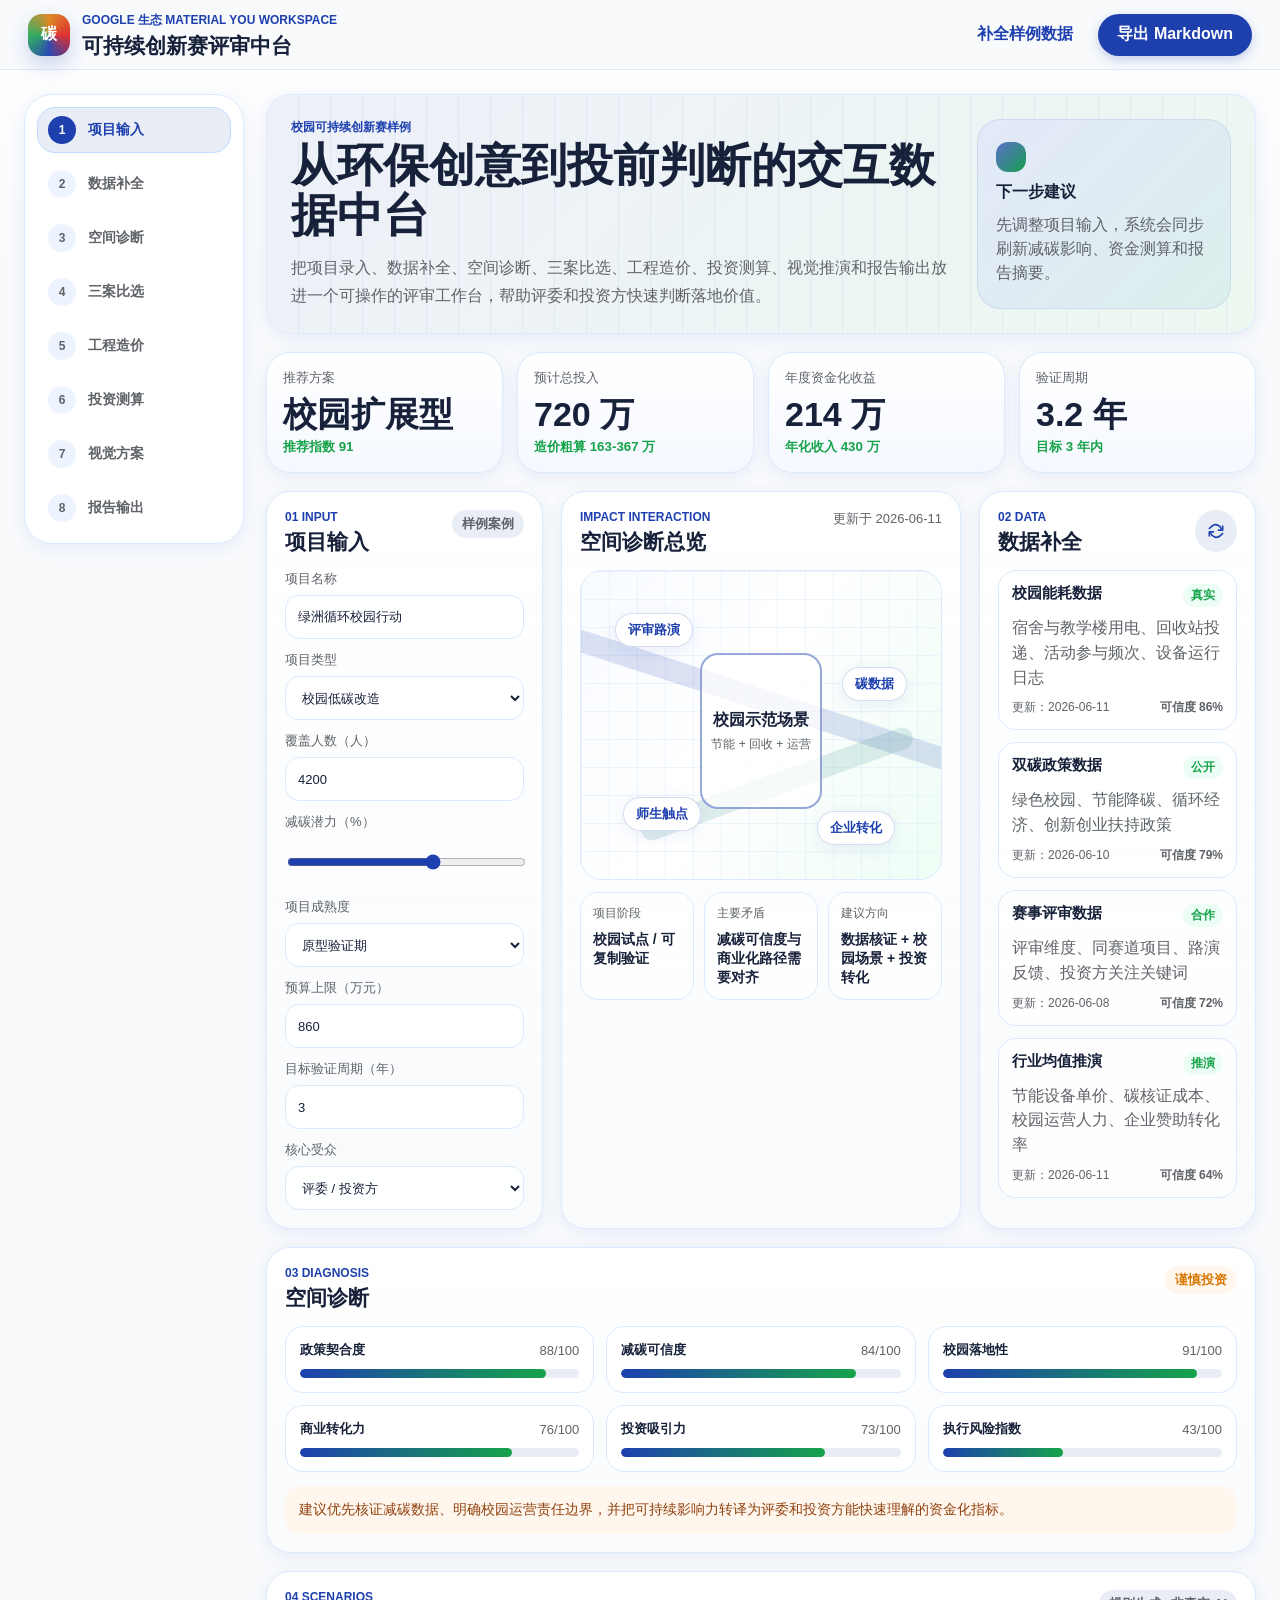
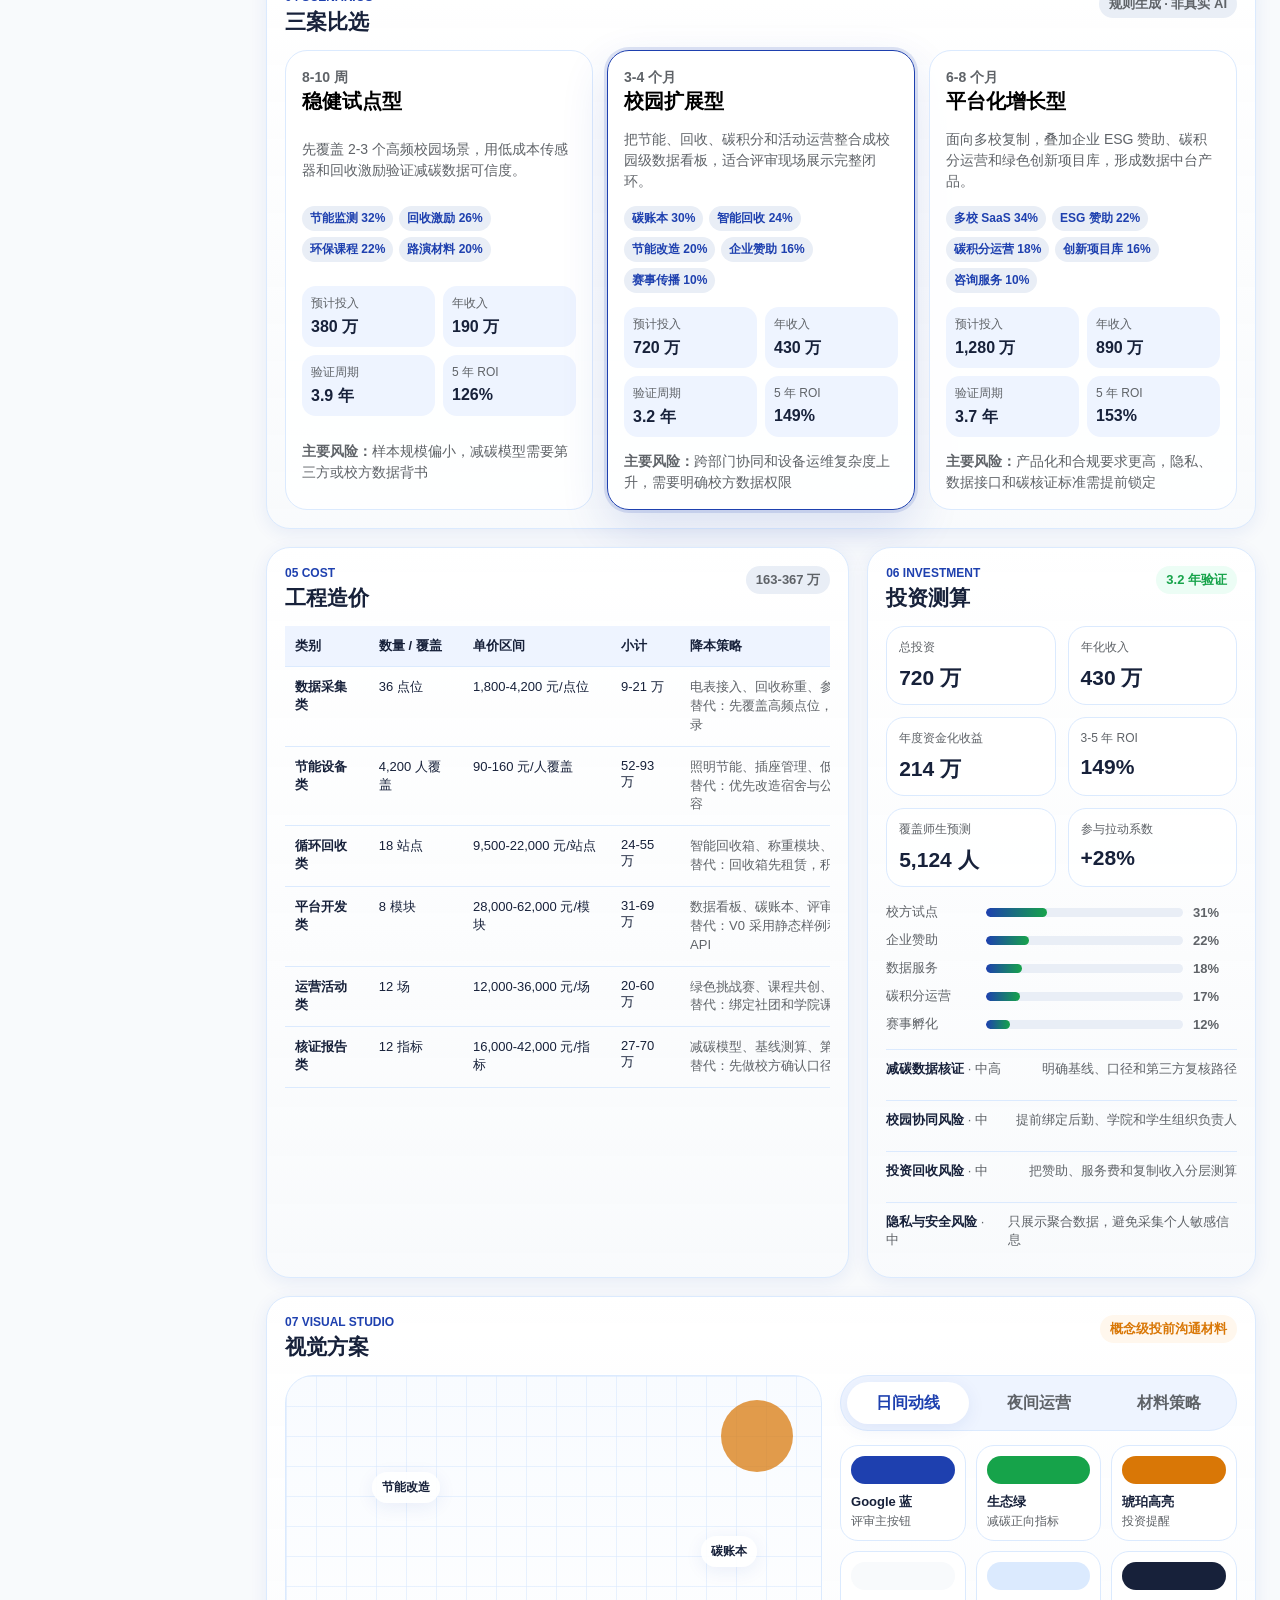
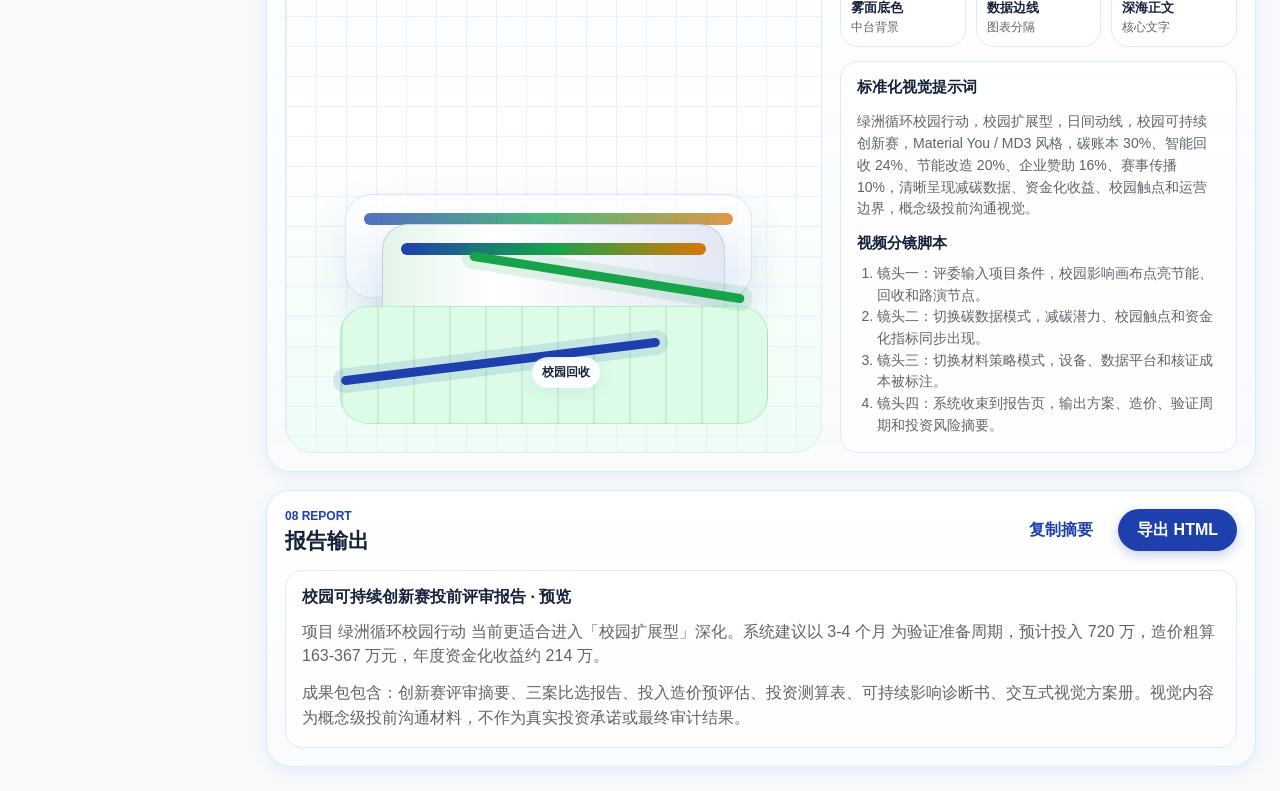
==== index.html @ d6d17bc3 "chore: preserve dashboard v0" ====
<!doctype html>
<html lang="zh-CN">
  <head>
    <meta charset="utf-8">
    <meta name="viewport" content="width=device-width, initial-scale=1">
    <title>可持续创新赛评审中台 | 校园环保项目交互数据工作台</title>
    <link rel="icon" href="data:,">
    <link rel="stylesheet" href="styles.css">
  </head>
  <body>
    <div class="app-shell">
      <header class="app-bar">
        <div class="product-lockup">
          <div class="product-mark" aria-hidden="true">碳</div>
          <div>
            <p class="eyebrow">Google 生态 Material You workspace</p>
            <h1>可持续创新赛评审中台</h1>
          </div>
        </div>
        <div class="top-actions" aria-label="页面操作">
          <button class="text-button" type="button" id="fillSampleButton">补全样例数据</button>
          <button class="primary-button" type="button" id="exportMarkdownButton">导出 Markdown</button>
        </div>
      </header>

      <main class="workspace">
        <aside class="workspace-rail" aria-label="交互工作流">
          <button class="rail-step is-active" type="button" data-target="module-input">
            <span>1</span>
            <strong>项目输入</strong>
          </button>
          <button class="rail-step" type="button" data-target="module-data">
            <span>2</span>
            <strong>数据补全</strong>
          </button>
          <button class="rail-step" type="button" data-target="module-diagnosis">
            <span>3</span>
            <strong>空间诊断</strong>
          </button>
          <button class="rail-step" type="button" data-target="module-plans">
            <span>4</span>
            <strong>三案比选</strong>
          </button>
          <button class="rail-step" type="button" data-target="module-cost">
            <span>5</span>
            <strong>工程造价</strong>
          </button>
          <button class="rail-step" type="button" data-target="module-investment">
            <span>6</span>
            <strong>投资测算</strong>
          </button>
          <button class="rail-step" type="button" data-target="module-visual">
            <span>7</span>
            <strong>视觉方案</strong>
          </button>
          <button class="rail-step" type="button" data-target="module-report">
            <span>8</span>
            <strong>报告输出</strong>
          </button>
        </aside>

        <section class="workspace-stage" aria-label="主工作区">
          <section class="hero-surface">
            <div class="hero-copy">
              <p class="eyebrow">校园可持续创新赛样例</p>
              <h2>从环保创意到投前判断的交互数据中台</h2>
              <p>把项目录入、数据补全、空间诊断、三案比选、工程造价、投资测算、视觉推演和报告输出放进一个可操作的评审工作台，帮助评委和投资方快速判断落地价值。</p>
            </div>
            <div class="assistant-card" aria-label="下一步建议">
              <span class="spark" aria-hidden="true"></span>
              <strong id="assistantTitle">下一步建议</strong>
              <p id="assistantText">先调整项目输入，系统会同步刷新减碳影响、资金测算和报告摘要。</p>
            </div>
          </section>

          <section class="summary-strip" aria-label="核心结果" id="summaryMetrics"></section>

          <div class="workspace-grid">
            <section class="surface-card input-card" id="module-input" aria-labelledby="input-title">
              <div class="section-heading">
                <div>
                  <p class="eyebrow">01 Input</p>
                  <h3 id="input-title">项目输入</h3>
                </div>
                <span class="status-chip">样例案例</span>
              </div>
              <form class="project-form" id="projectForm">
                <label>
                  <span>项目名称</span>
                  <input type="text" id="districtInput" value="绿洲循环校园行动">
                </label>
                <label>
                  <span>项目类型</span>
                  <select id="buildingTypeInput">
                    <option>校园低碳改造</option>
                    <option>循环回收平台</option>
                    <option>绿色能源管理</option>
                    <option>环保教育工具</option>
                  </select>
                </label>
                <label>
                  <span>覆盖人数（人）</span>
                  <input type="number" id="areaInput" min="300" max="20000" step="100" value="4200">
                </label>
                <label>
                  <span>减碳潜力（%）</span>
                  <input type="range" id="vacancyInput" min="0" max="100" value="62">
                </label>
                <label>
                  <span>项目成熟度</span>
                  <select id="heritageInput">
                    <option>原型验证期</option>
                    <option>校园试点期</option>
                    <option>规模化复制期</option>
                    <option>产业化准备期</option>
                  </select>
                </label>
                <label>
                  <span>预算上限（万元）</span>
                  <input type="number" id="budgetInput" min="50" max="5000" step="50" value="860">
                </label>
                <label>
                  <span>目标验证周期（年）</span>
                  <input type="number" id="paybackInput" min="0.5" max="10" step="0.5" value="3">
                </label>
                <label>
                  <span>核心受众</span>
                  <select id="audienceInput">
                    <option>评委 / 投资方</option>
                    <option>高校管理者</option>
                    <option>师生共创团队</option>
                    <option>产业合作方</option>
                  </select>
                </label>
              </form>
            </section>

            <section class="surface-card canvas-card" aria-label="空间交互总览">
              <div class="section-heading">
                <div>
                  <p class="eyebrow">Impact Interaction</p>
                  <h3>空间诊断总览</h3>
                </div>
                <span id="refreshStamp">更新于 2026-06-11</span>
              </div>
              <div class="site-workbench" role="img" aria-label="校园可持续项目影响画布">
                <div class="street-path main-path"></div>
                <div class="street-path night-path"></div>
                <div class="courtyard-zone core-zone">
                  <strong>校园示范场景</strong>
                  <span>节能 + 回收 + 运营</span>
                </div>
                <button class="space-node node-entry" type="button">评审路演</button>
                <button class="space-node node-night" type="button">碳数据</button>
                <button class="space-node node-retail" type="button">师生触点</button>
                <button class="space-node node-service" type="button">企业转化</button>
              </div>
              <div class="decision-cues">
                <article>
                  <span>项目阶段</span>
                  <strong>校园试点 / 可复制验证</strong>
                </article>
                <article>
                  <span>主要矛盾</span>
                  <strong>减碳可信度与商业化路径需要对齐</strong>
                </article>
                <article>
                  <span>建议方向</span>
                  <strong>数据核证 + 校园场景 + 投资转化</strong>
                </article>
              </div>
            </section>

            <section class="surface-card" id="module-data" aria-labelledby="data-title">
              <div class="section-heading">
                <div>
                  <p class="eyebrow">02 Data</p>
                  <h3 id="data-title">数据补全</h3>
                </div>
                <button class="icon-button" type="button" id="refreshDataButton" aria-label="刷新样例数据">
                  <svg viewBox="0 0 24 24" aria-hidden="true">
                    <path d="M20 6v5h-5"></path>
                    <path d="M4 18v-5h5"></path>
                    <path d="M18.2 9A7 7 0 0 0 6.8 6.4L4 9"></path>
                    <path d="M5.8 15A7 7 0 0 0 17.2 17.6L20 15"></path>
                  </svg>
                </button>
              </div>
              <div class="source-grid" id="dataSources"></div>
            </section>
          </div>

          <section class="surface-card" id="module-diagnosis" aria-labelledby="diagnosis-title">
            <div class="section-heading">
              <div>
                <p class="eyebrow">03 Diagnosis</p>
                <h3 id="diagnosis-title">空间诊断</h3>
              </div>
              <span class="status-chip warn">谨慎投资</span>
            </div>
            <div class="diagnosis-board" id="diagnosisList"></div>
            <div class="assistant-note">建议优先核证减碳数据、明确校园运营责任边界，并把可持续影响力转译为评委和投资方能快速理解的资金化指标。</div>
          </section>

          <section class="surface-card" id="module-plans" aria-labelledby="plans-title">
            <div class="section-heading">
              <div>
                <p class="eyebrow">04 Scenarios</p>
                <h3 id="plans-title">三案比选</h3>
              </div>
              <span class="status-chip">规则生成 · 非真实 AI</span>
            </div>
            <div class="plan-grid" id="planCards"></div>
          </section>

          <div class="split-grid">
            <section class="surface-card" id="module-cost" aria-labelledby="cost-title">
              <div class="section-heading">
                <div>
                  <p class="eyebrow">05 Cost</p>
                  <h3 id="cost-title">工程造价</h3>
                </div>
                <span id="costRangeBadge" class="status-chip"></span>
              </div>
              <div class="cost-table-wrap">
                <table class="cost-table">
                  <thead>
                    <tr>
                      <th>类别</th>
                      <th>数量 / 覆盖</th>
                      <th>单价区间</th>
                      <th>小计</th>
                      <th>降本策略</th>
                    </tr>
                  </thead>
                  <tbody id="costRows"></tbody>
                </table>
              </div>
            </section>

            <section class="surface-card" id="module-investment" aria-labelledby="investment-title">
              <div class="section-heading">
                <div>
                  <p class="eyebrow">06 Investment</p>
                  <h3 id="investment-title">投资测算</h3>
                </div>
                <span class="status-chip good" id="paybackBadge"></span>
              </div>
              <div class="investment-grid" id="investmentMetrics"></div>
              <div class="mix-chart" id="revenueMix"></div>
              <div class="risk-stack" id="riskList"></div>
            </section>
          </div>

          <section class="surface-card" id="module-visual" aria-labelledby="visual-title">
            <div class="section-heading">
              <div>
                <p class="eyebrow">07 Visual Studio</p>
                <h3 id="visual-title">视觉方案</h3>
              </div>
              <span class="status-chip warn">概念级投前沟通材料</span>
            </div>
            <div class="visual-studio">
              <div class="visual-canvas" id="visualCanvas" aria-label="交互式概念视觉画布">
                <div class="visual-sky"></div>
                <div class="visual-building back-building"></div>
                <div class="visual-building front-building"></div>
                <div class="visual-yard"></div>
                <div class="visual-flow flow-primary"></div>
                <div class="visual-flow flow-secondary"></div>
                <div class="visual-chip chip-one">节能改造</div>
                <div class="visual-chip chip-two">碳账本</div>
                <div class="visual-chip chip-three">校园回收</div>
              </div>
              <aside class="visual-control-panel">
                <div class="segmented-control" id="visualModeButtons" aria-label="视觉模式">
                  <button class="is-active" type="button" data-visual-mode="day">日间动线</button>
                  <button type="button" data-visual-mode="night">夜间运营</button>
                  <button type="button" data-visual-mode="material">材料策略</button>
                </div>
                <div class="material-swatches" id="materialSwatches"></div>
                <div class="prompt-panel">
                  <h4>标准化视觉提示词</h4>
                  <p id="visualPrompt"></p>
                  <h4>视频分镜脚本</h4>
                  <ol id="storyboardList"></ol>
                </div>
              </aside>
            </div>
          </section>

          <section class="surface-card" id="module-report" aria-labelledby="report-title">
            <div class="section-heading">
              <div>
                <p class="eyebrow">08 Report</p>
                <h3 id="report-title">报告输出</h3>
              </div>
              <div class="report-actions">
                <button class="text-button" type="button" id="copyReportButton">复制摘要</button>
                <button class="primary-button" type="button" id="exportHtmlButton">导出 HTML</button>
              </div>
            </div>
            <div class="report-preview" id="reportPreview"></div>
          </section>
        </section>
      </main>
    </div>

    <script src="app.js"></script>
  </body>
</html>
---- styles.css ----
:root {
  /* Google-style Material You / MD3 / Google 生态 interaction cues. */
  --bg: #f8fafc;
  --surface: #ffffff;
  --surface-soft: #eef4ff;
  --surface-tonal: #f3f7ff;
  --ink: #17213a;
  --muted: #5f6368;
  --line: #dbeafe;
  --blue: #1e40af;
  --blue-soft: #e9eef6;
  --green: #16a34a;
  --yellow: #d97706;
  --red: #dc2626;
  --purple: #4f46e5;
  --teal: #0f766e;
  --shadow: 0 4px 18px rgba(30, 64, 175, 0.08);
  --shadow-strong: 0 18px 48px rgba(30, 64, 175, 0.14);
  --state-layer: rgba(30, 64, 175, 0.08);
}

* {
  box-sizing: border-box;
}

html {
  scroll-behavior: smooth;
}

body {
  margin: 0;
  background:
    linear-gradient(180deg, #ffffff 0, var(--bg) 260px),
    var(--bg);
  color: var(--ink);
  font-family: "Roboto", "Google Sans", -apple-system, BlinkMacSystemFont, "Segoe UI", "PingFang SC", "Microsoft YaHei", sans-serif;
}

button,
input,
select {
  font: inherit;
}

button {
  cursor: pointer;
}

button:focus-visible,
input:focus-visible,
select:focus-visible {
  outline: 3px solid rgba(30, 64, 175, 0.28);
  outline-offset: 2px;
}

.app-shell {
  min-height: 100vh;
}

.app-bar {
  position: sticky;
  top: 0;
  z-index: 5;
  display: flex;
  align-items: center;
  justify-content: space-between;
  gap: 16px;
  padding: 12px 28px;
  border-bottom: 1px solid var(--line);
  background: rgba(248, 250, 252, 0.92);
  backdrop-filter: blur(18px);
}

.product-lockup {
  display: flex;
  align-items: center;
  gap: 12px;
}

.product-mark {
  display: grid;
  place-items: center;
  width: 42px;
  height: 42px;
  border-radius: 14px;
  background:
    linear-gradient(135deg, rgba(255, 255, 255, 0.18), transparent),
    conic-gradient(from 180deg, var(--blue), var(--green), var(--yellow), var(--red), var(--blue));
  color: white;
  font-weight: 800;
  box-shadow: 0 8px 20px rgba(30, 64, 175, 0.22);
}

.eyebrow {
  margin: 0 0 5px;
  color: var(--blue);
  font-size: 12px;
  font-weight: 700;
  letter-spacing: 0;
  text-transform: uppercase;
}

.product-lockup h1,
.hero-copy h2,
.section-heading h3 {
  margin: 0;
}

.product-lockup h1 {
  font-size: 21px;
  line-height: 1.1;
}

.top-actions,
.report-actions {
  display: flex;
  flex-wrap: wrap;
  gap: 10px;
  justify-content: flex-end;
}

.primary-button,
.text-button,
.icon-button {
  min-height: 42px;
  border-radius: 999px;
  border: 1px solid transparent;
  transition: background 180ms cubic-bezier(0.2, 0, 0, 1), box-shadow 180ms cubic-bezier(0.2, 0, 0, 1), transform 180ms cubic-bezier(0.2, 0, 0, 1);
}

.primary-button {
  padding: 0 18px;
  background: var(--blue);
  color: white;
  font-weight: 700;
  box-shadow: 0 4px 12px rgba(30, 64, 175, 0.24);
}

.text-button {
  padding: 0 14px;
  background: transparent;
  color: var(--blue);
  font-weight: 700;
}

.icon-button {
  display: grid;
  place-items: center;
  width: 42px;
  background: var(--blue-soft);
  color: var(--blue);
  font-size: 18px;
}

.icon-button svg {
  width: 20px;
  height: 20px;
  fill: none;
  stroke: currentColor;
  stroke-linecap: round;
  stroke-linejoin: round;
  stroke-width: 2;
}

.primary-button:hover,
.text-button:hover,
.icon-button:hover {
  transform: translateY(-1px);
  background: var(--state-layer);
}

.primary-button:hover {
  background: #17358f;
}

.workspace {
  display: grid;
  grid-template-columns: 220px minmax(0, 1fr);
  gap: 22px;
  max-width: 1480px;
  margin: 0 auto;
  padding: 24px;
}

.workspace-rail {
  position: sticky;
  top: 90px;
  align-self: start;
  display: grid;
  gap: 8px;
  padding: 12px;
  border: 1px solid var(--line);
  border-radius: 28px;
  background: var(--surface);
  box-shadow: var(--shadow);
}

.rail-step {
  display: grid;
  grid-template-columns: 30px minmax(0, 1fr);
  align-items: center;
  gap: 10px;
  width: 100%;
  min-height: 46px;
  padding: 7px 10px;
  border: 1px solid transparent;
  border-radius: 18px;
  background: transparent;
  color: var(--muted);
  text-align: left;
}

.rail-step span {
  display: grid;
  place-items: center;
  width: 28px;
  height: 28px;
  border-radius: 50%;
  background: var(--surface-soft);
  color: var(--muted);
  font-size: 12px;
  font-weight: 800;
}

.rail-step strong {
  overflow: hidden;
  font-size: 14px;
  text-overflow: ellipsis;
  white-space: nowrap;
}

.rail-step:hover,
.rail-step.is-active {
  border-color: #bfdbfe;
  background: var(--blue-soft);
  color: var(--blue);
}

.rail-step.is-active span {
  background: var(--blue);
  color: white;
}

.workspace-stage {
  display: grid;
  gap: 18px;
  min-width: 0;
}

.workspace-stage > * {
  min-width: 0;
  width: 100%;
}

.hero-surface,
.surface-card,
.summary-card {
  border: 1px solid var(--line);
  border-radius: 24px;
  background: var(--surface);
  box-shadow: var(--shadow);
}

.hero-surface {
  position: relative;
  overflow: hidden;
  display: grid;
  grid-template-columns: minmax(0, 1fr) minmax(240px, 0.38fr);
  gap: 18px;
  padding: 24px;
  background:
    linear-gradient(135deg, rgba(30, 64, 175, 0.08), rgba(22, 163, 74, 0.08)),
    repeating-linear-gradient(90deg, transparent 0 31px, rgba(30, 64, 175, 0.06) 31px 32px),
    var(--surface);
}

.hero-copy,
.assistant-card {
  position: relative;
  z-index: 1;
}

.hero-copy h2 {
  font-size: clamp(28px, 4vw, 46px);
  line-height: 1.08;
  max-width: 780px;
}

.hero-copy p:last-child {
  max-width: 760px;
  margin: 14px 0 0;
  color: var(--muted);
  font-size: 16px;
  line-height: 1.7;
}

.assistant-card {
  display: grid;
  align-content: center;
  gap: 10px;
  min-height: 154px;
  padding: 18px;
  border: 1px solid rgba(30, 64, 175, 0.1);
  border-radius: 24px;
  background:
    linear-gradient(135deg, rgba(30, 64, 175, 0.08), rgba(22, 163, 74, 0.1)),
    var(--surface-tonal);
}

.assistant-card p {
  margin: 0;
  color: var(--muted);
  line-height: 1.5;
}

.spark {
  width: 30px;
  height: 30px;
  border-radius: 12px;
  background:
    linear-gradient(135deg, rgba(255, 255, 255, 0.28), transparent),
    linear-gradient(135deg, var(--blue), var(--green));
}

.summary-strip {
  display: grid;
  grid-template-columns: repeat(4, minmax(0, 1fr));
  gap: 14px;
}

.summary-card {
  min-height: 106px;
  padding: 16px;
  background:
    linear-gradient(180deg, rgba(255, 255, 255, 0.92), rgba(243, 247, 255, 0.86)),
    var(--surface);
}

.summary-card span {
  display: block;
  color: var(--muted);
  font-size: 13px;
}

.summary-card strong {
  display: block;
  margin: 10px 0 6px;
  font-size: clamp(24px, 3vw, 34px);
  line-height: 1;
  color: var(--ink);
}

.summary-card small {
  color: var(--green);
  font-weight: 700;
}

.workspace-grid {
  display: grid;
  grid-template-columns: minmax(260px, 0.9fr) minmax(360px, 1.3fr) minmax(260px, 0.9fr);
  gap: 18px;
  align-items: stretch;
}

.split-grid {
  display: grid;
  grid-template-columns: minmax(420px, 1.2fr) minmax(360px, 0.8fr);
  gap: 18px;
}

.surface-card {
  min-width: 0;
  padding: 18px;
  background:
    linear-gradient(180deg, rgba(255, 255, 255, 0.98), rgba(248, 250, 252, 0.92)),
    var(--surface);
}

.section-heading {
  display: flex;
  align-items: flex-start;
  justify-content: space-between;
  gap: 12px;
  margin-bottom: 16px;
}

.section-heading h3 {
  font-size: 21px;
  line-height: 1.2;
}

.section-heading > span {
  color: var(--muted);
  font-size: 13px;
}

.status-chip {
  display: inline-flex;
  align-items: center;
  justify-content: center;
  min-height: 28px;
  padding: 4px 10px;
  border-radius: 999px;
  background: var(--blue-soft);
  color: var(--blue);
  font-size: 12px;
  font-weight: 800;
  white-space: nowrap;
}

.status-chip.warn {
  background: #fff7ed;
  color: var(--yellow);
}

.status-chip.good {
  background: #ecfdf5;
  color: var(--green);
}

.project-form {
  display: grid;
  gap: 12px;
}

.project-form label {
  display: grid;
  gap: 7px;
  color: var(--muted);
  font-size: 13px;
}

.project-form input,
.project-form select {
  width: 100%;
  min-height: 44px;
  border: 1px solid var(--line);
  border-radius: 14px;
  background: rgba(255, 255, 255, 0.92);
  color: var(--ink);
  padding: 9px 12px;
  outline-color: var(--blue);
}

.project-form input:hover,
.project-form select:hover {
  border-color: #93c5fd;
  background: #ffffff;
}

.project-form input[type="range"] {
  padding: 0;
  accent-color: var(--blue);
}

.site-workbench {
  position: relative;
  height: 310px;
  overflow: hidden;
  border: 1px solid var(--line);
  border-radius: 22px;
  background:
    linear-gradient(90deg, rgba(219, 234, 254, 0.48) 1px, transparent 1px),
    linear-gradient(180deg, rgba(219, 234, 254, 0.48) 1px, transparent 1px),
    linear-gradient(120deg, #f8fbff, #ffffff 45%, #eefdf5);
  background-size: 28px 28px, 28px 28px, auto;
}

.street-path {
  position: absolute;
  height: 22px;
  border-radius: 999px;
  opacity: 0.82;
}

.main-path {
  left: -40px;
  right: -80px;
  top: 124px;
  background: rgba(30, 64, 175, 0.18);
  transform: rotate(18deg);
}

.night-path {
  left: 52px;
  right: 20px;
  bottom: 84px;
  background: rgba(15, 118, 110, 0.16);
  transform: rotate(-20deg);
}

.courtyard-zone {
  position: absolute;
  inset: 82px 33% 70px 33%;
  display: grid;
  place-content: center;
  gap: 5px;
  border: 2px solid rgba(30, 64, 175, 0.46);
  border-radius: 18px;
  background: rgba(255, 255, 255, 0.74);
  text-align: center;
}

.courtyard-zone span {
  color: var(--muted);
  font-size: 12px;
}

.space-node {
  position: absolute;
  min-height: 34px;
  padding: 0 12px;
  border: 1px solid rgba(30, 64, 175, 0.18);
  border-radius: 999px;
  background: white;
  color: var(--blue);
  font-size: 13px;
  font-weight: 800;
  box-shadow: var(--shadow);
}

.space-node:hover {
  background: var(--blue);
  color: white;
}

.node-entry {
  left: 34px;
  top: 42px;
}

.node-night {
  right: 34px;
  top: 96px;
}

.node-retail {
  left: 42px;
  bottom: 48px;
}

.node-service {
  right: 46px;
  bottom: 34px;
}

.decision-cues {
  display: grid;
  grid-template-columns: repeat(3, minmax(0, 1fr));
  gap: 10px;
  margin-top: 12px;
}

.decision-cues article,
.source-item,
.investment-card,
.report-preview,
.prompt-panel {
  border: 1px solid var(--line);
  border-radius: 18px;
  background: rgba(255, 255, 255, 0.86);
}

.decision-cues article {
  padding: 12px;
}

.decision-cues span,
.source-item p,
.source-meta,
.diagnosis-item span,
.plan-card p,
.investment-card span,
.mix-row,
.risk-row,
.report-preview p,
.prompt-panel p,
.prompt-panel li {
  color: var(--muted);
}

.decision-cues span,
.investment-card span {
  display: block;
  margin-bottom: 8px;
  font-size: 12px;
}

.decision-cues strong {
  font-size: 14px;
  line-height: 1.35;
}

.source-grid,
.diagnosis-board,
.investment-grid,
.risk-stack {
  display: grid;
  gap: 12px;
}

.source-item {
  display: grid;
  gap: 9px;
  padding: 13px;
}

.source-item header,
.source-meta,
.diagnosis-item header,
.risk-row {
  display: flex;
  justify-content: space-between;
  gap: 10px;
}

.source-item h4,
.prompt-panel h4 {
  margin: 0;
  font-size: 15px;
}

.source-item p,
.report-preview p {
  margin: 0;
  line-height: 1.55;
}

.source-tag {
  padding: 3px 8px;
  border-radius: 999px;
  background: #ecfdf5;
  color: var(--green);
  font-size: 12px;
  font-weight: 800;
  white-space: nowrap;
}

.source-meta {
  font-size: 12px;
}

.diagnosis-board {
  grid-template-columns: repeat(3, minmax(0, 1fr));
}

.diagnosis-item {
  display: grid;
  gap: 10px;
  padding: 14px;
  border: 1px solid var(--line);
  border-radius: 18px;
  background: rgba(255, 255, 255, 0.9);
}

.diagnosis-item header {
  align-items: center;
  font-size: 13px;
}

.bar-track {
  height: 9px;
  overflow: hidden;
  border-radius: 999px;
  background: #e9eef6;
}

.bar-fill,
.mix-fill {
  height: 100%;
  border-radius: inherit;
  background: linear-gradient(90deg, var(--blue), var(--green));
}

.assistant-note {
  margin-top: 14px;
  padding: 13px 14px;
  border-radius: 16px;
  background: #fff7ed;
  color: #92400e;
  font-size: 14px;
  line-height: 1.55;
}

.plan-grid {
  display: grid;
  grid-template-columns: repeat(3, minmax(0, 1fr));
  gap: 14px;
}

.plan-card {
  display: grid;
  gap: 14px;
  padding: 16px;
  border: 1px solid var(--line);
  border-radius: 22px;
  background: rgba(255, 255, 255, 0.9);
  text-align: left;
  transition: box-shadow 180ms cubic-bezier(0.2, 0, 0, 1), transform 180ms cubic-bezier(0.2, 0, 0, 1), border-color 180ms cubic-bezier(0.2, 0, 0, 1);
}

.plan-card[aria-pressed="true"] {
  border-color: var(--blue);
  box-shadow: 0 0 0 3px rgba(30, 64, 175, 0.14), var(--shadow-strong);
}

.plan-card:hover {
  transform: translateY(-2px);
  box-shadow: var(--shadow-strong);
}

.plan-card h4 {
  margin: 0;
  font-size: 20px;
}

.plan-card p {
  margin: 0;
  font-size: 14px;
  line-height: 1.5;
}

.plan-metrics {
  display: grid;
  grid-template-columns: repeat(2, minmax(0, 1fr));
  gap: 8px;
}

.plan-metrics span {
  padding: 9px;
  border-radius: 14px;
  background: var(--surface-soft);
  color: var(--muted);
  font-size: 12px;
}

.plan-metrics strong {
  display: block;
  margin-top: 5px;
  color: var(--ink);
  font-size: 16px;
}

.plan-tags {
  display: flex;
  flex-wrap: wrap;
  gap: 6px;
}

.plan-tags span {
  padding: 4px 8px;
  border-radius: 999px;
  background: var(--blue-soft);
  color: var(--blue);
  font-size: 12px;
  font-weight: 800;
}

.cost-table-wrap {
  overflow-x: auto;
  -webkit-overflow-scrolling: touch;
}

.cost-table {
  width: 100%;
  min-width: 700px;
  border-collapse: collapse;
}

.cost-table th,
.cost-table td {
  padding: 11px 10px;
  border-bottom: 1px solid var(--line);
  text-align: left;
  vertical-align: top;
  font-size: 13px;
}

.cost-table th {
  background: var(--surface-soft);
  color: var(--ink);
  font-weight: 800;
}

.cost-table td:last-child {
  color: var(--muted);
  line-height: 1.45;
}

.investment-grid {
  grid-template-columns: repeat(2, minmax(0, 1fr));
}

.investment-card {
  padding: 12px;
}

.investment-card strong {
  display: block;
  margin-top: 7px;
  font-size: 21px;
}

.mix-chart {
  display: grid;
  gap: 10px;
  margin-top: 16px;
}

.mix-row {
  display: grid;
  grid-template-columns: 90px minmax(0, 1fr) 44px;
  align-items: center;
  gap: 10px;
  font-size: 13px;
}

.risk-stack {
  margin-top: 16px;
}

.risk-row {
  align-items: center;
  padding: 10px 0;
  border-top: 1px solid var(--line);
  font-size: 13px;
}

.risk-row strong {
  color: var(--ink);
}

.visual-studio {
  display: grid;
  grid-template-columns: minmax(0, 1.15fr) minmax(320px, 0.85fr);
  gap: 18px;
}

.visual-canvas {
  position: relative;
  min-height: 440px;
  overflow: hidden;
  border: 1px solid var(--line);
  border-radius: 28px;
  background:
    linear-gradient(90deg, rgba(219, 234, 254, 0.62) 1px, transparent 1px),
    linear-gradient(180deg, rgba(219, 234, 254, 0.62) 1px, transparent 1px),
    linear-gradient(180deg, #f8fbff 0%, #ffffff 54%, #eefdf5 100%);
  background-size: 30px 30px, 30px 30px, auto;
}

.visual-canvas[data-mode="night"] {
  background:
    linear-gradient(90deg, rgba(96, 165, 250, 0.16) 1px, transparent 1px),
    linear-gradient(180deg, rgba(96, 165, 250, 0.16) 1px, transparent 1px),
    linear-gradient(180deg, #17213a 0%, #27385c 52%, #1f2e2b 100%);
  background-size: 30px 30px, 30px 30px, auto;
}

.visual-canvas[data-mode="material"] {
  background:
    linear-gradient(135deg, rgba(30, 64, 175, 0.1), transparent 28%),
    repeating-linear-gradient(90deg, rgba(15, 118, 110, 0.08) 0 1px, transparent 1px 34px),
    linear-gradient(180deg, #f9fbff 0%, #f7fbf7 100%);
}

.visual-sky {
  position: absolute;
  inset: 24px 28px auto auto;
  width: 72px;
  height: 72px;
  border-radius: 50%;
  background: var(--yellow);
  opacity: 0.72;
}

.visual-canvas[data-mode="night"] .visual-sky {
  background: #facc15;
  box-shadow: 0 0 42px rgba(250, 204, 21, 0.38);
}

.visual-building {
  position: absolute;
  border: 1px solid rgba(30, 64, 175, 0.16);
  border-radius: 26px;
  background:
    linear-gradient(180deg, rgba(255, 255, 255, 0.95), rgba(239, 246, 255, 0.84)),
    #ffffff;
  box-shadow: var(--shadow-strong);
}

.back-building {
  left: 11%;
  right: 13%;
  bottom: 154px;
  height: 104px;
  opacity: 0.74;
}

.front-building {
  left: 18%;
  right: 18%;
  bottom: 92px;
  height: 136px;
  background:
    linear-gradient(90deg, rgba(22, 163, 74, 0.12), transparent 32%, rgba(30, 64, 175, 0.12)),
    #ffffff;
}

.visual-building::before {
  content: "";
  position: absolute;
  left: 18px;
  right: 18px;
  top: 18px;
  height: 12px;
  border-radius: 999px;
  background: linear-gradient(90deg, var(--blue), var(--green), var(--yellow));
}

.visual-yard {
  position: absolute;
  left: 10%;
  right: 10%;
  bottom: 28px;
  height: 118px;
  border: 1px solid rgba(22, 163, 74, 0.18);
  border-radius: 28px;
  background:
    repeating-linear-gradient(90deg, rgba(22, 163, 74, 0.12) 0 2px, transparent 2px 36px),
    #dcfce7;
}

.visual-flow {
  position: absolute;
  height: 9px;
  border-radius: 999px;
  background: var(--blue);
  box-shadow: 0 0 0 8px rgba(30, 64, 175, 0.12);
}

.flow-primary {
  left: 10%;
  right: 30%;
  bottom: 86px;
  transform: rotate(-7deg);
}

.flow-secondary {
  left: 34%;
  right: 14%;
  bottom: 170px;
  background: var(--green);
  box-shadow: 0 0 0 8px rgba(22, 163, 74, 0.12);
  transform: rotate(9deg);
}

.visual-canvas[data-mode="night"] .visual-flow {
  background: #facc15;
  box-shadow: 0 0 24px rgba(250, 204, 21, 0.58);
}

.visual-canvas[data-mode="material"] .visual-flow {
  background: var(--teal);
  box-shadow: 0 0 0 8px rgba(15, 118, 110, 0.16);
}

.visual-chip {
  position: absolute;
  padding: 7px 10px;
  border-radius: 999px;
  background: rgba(255, 255, 255, 0.9);
  color: var(--ink);
  font-size: 12px;
  font-weight: 800;
  box-shadow: var(--shadow);
}

.chip-one {
  left: 16%;
  top: 96px;
}

.chip-two {
  right: 12%;
  top: 160px;
}

.chip-three {
  left: 46%;
  bottom: 64px;
}

.visual-control-panel {
  display: grid;
  align-content: start;
  gap: 14px;
}

.segmented-control {
  display: flex;
  flex-wrap: wrap;
  gap: 8px;
  padding: 6px;
  border: 1px solid var(--line);
  border-radius: 999px;
  background: var(--surface-soft);
}

.segmented-control button {
  flex: 1;
  min-width: 96px;
  min-height: 42px;
  border: 0;
  border-radius: 999px;
  background: transparent;
  color: var(--muted);
  font-weight: 800;
}

.segmented-control button.is-active {
  background: white;
  color: var(--blue);
  box-shadow: var(--shadow);
}

.material-swatches {
  display: grid;
  grid-template-columns: repeat(3, minmax(0, 1fr));
  gap: 10px;
}

.swatch-card {
  min-height: 90px;
  padding: 10px;
  border: 1px solid var(--line);
  border-radius: 18px;
  background: rgba(255, 255, 255, 0.9);
}

.swatch {
  width: 100%;
  height: 28px;
  margin-bottom: 9px;
  border-radius: 999px;
}

.swatch-card strong {
  display: block;
  font-size: 13px;
}

.swatch-card span {
  color: var(--muted);
  font-size: 12px;
}

.prompt-panel {
  padding: 16px;
}

.prompt-panel p,
.prompt-panel li {
  font-size: 14px;
  line-height: 1.55;
}

.prompt-panel ol {
  margin: 10px 0 0;
  padding-left: 20px;
}

.report-preview {
  display: grid;
  gap: 12px;
  padding: 16px;
}

.report-preview h4 {
  margin: 0;
}

.toast {
  position: fixed;
  right: 22px;
  bottom: 22px;
  z-index: 10;
  max-width: min(360px, calc(100vw - 44px));
  padding: 12px 14px;
  border-radius: 16px;
  background: #17213a;
  color: #fff;
  box-shadow: 0 16px 36px rgba(0, 0, 0, 0.22);
  transform: translateY(18px);
  opacity: 0;
  transition: opacity 180ms ease, transform 180ms ease;
}

.toast.is-visible {
  transform: translateY(0);
  opacity: 1;
}

@media (max-width: 1180px) {
  .workspace {
    grid-template-columns: 1fr;
  }

  .workspace-rail {
    position: static;
    grid-template-columns: repeat(4, minmax(0, 1fr));
  }

  .workspace-grid,
  .split-grid {
    grid-template-columns: 1fr 1fr;
  }

  .input-card {
    grid-row: span 2;
  }
}

@media (max-width: 820px) {
  .app-bar,
  .hero-surface,
  .section-heading {
    align-items: flex-start;
    flex-direction: column;
  }

  .hero-surface {
    grid-template-columns: 1fr;
  }

  .hero-copy h2 {
    font-size: clamp(28px, 10vw, 38px);
  }

  .app-bar {
    position: static;
    padding: 14px 16px;
  }

  .workspace {
    padding: 16px;
  }

  .top-actions,
  .report-actions,
  .segmented-control {
    width: 100%;
  }

  .workspace-rail,
  .summary-strip,
  .workspace-grid,
  .split-grid,
  .diagnosis-board,
  .plan-grid,
  .decision-cues,
  .visual-studio {
    grid-template-columns: 1fr;
  }

  .rail-step {
    grid-template-columns: 30px minmax(0, 1fr);
  }

  .top-actions,
  .report-actions {
    justify-content: flex-start;
  }

  .site-workbench {
    height: 280px;
  }

  .visual-canvas {
    min-height: 360px;
  }

  .cost-table {
    min-width: 640px;
  }
}

@media (max-width: 520px) {
  .workspace {
    padding: 12px;
  }

  .hero-surface,
  .surface-card,
  .summary-card {
    border-radius: 20px;
  }

  .top-actions,
  .report-actions {
    width: 100%;
  }

  .primary-button,
  .text-button,
  .segmented-control button {
    flex: 1;
    min-width: 0;
  }

  .workspace-rail {
    gap: 6px;
    padding: 10px;
  }

  .section-heading > span {
    white-space: normal;
  }

  .mix-row {
    grid-template-columns: 76px minmax(0, 1fr) 38px;
  }

  .material-swatches {
    grid-template-columns: 1fr;
  }

  .visual-canvas {
    min-height: 320px;
  }

  .visual-chip {
    max-width: 112px;
    white-space: normal;
  }

  .chip-three {
    left: 38%;
  }
}
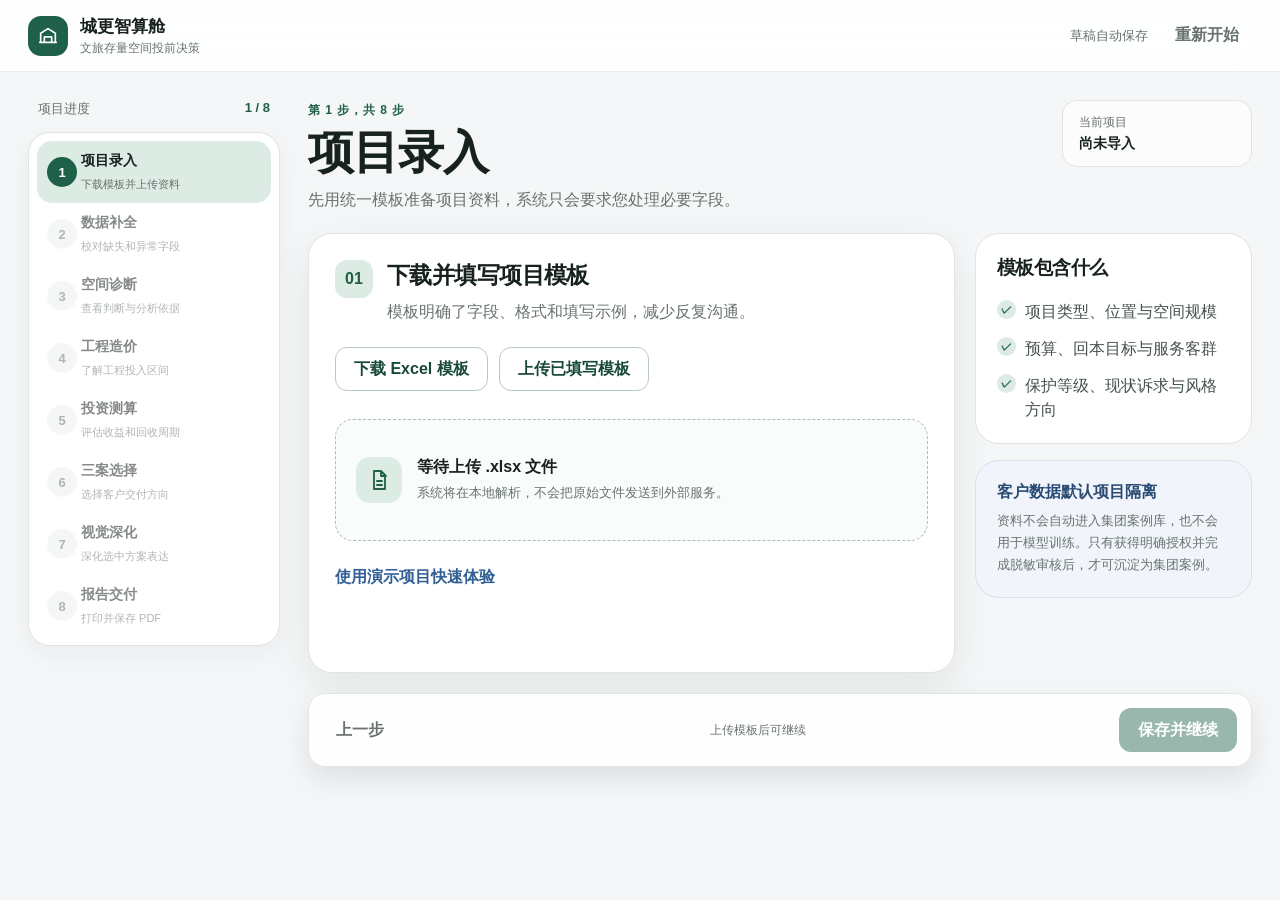
==== commit c17a4d1c: "feat: preserve eight-step client workflow baseline" ====
--- a/index.html
+++ b/index.html
@@ -3,309 +3,193 @@
   <head>
     <meta charset="utf-8">
     <meta name="viewport" content="width=device-width, initial-scale=1">
-    <title>可持续创新赛评审中台 | 校园环保项目交互数据工作台</title>
+    <title>城更智算舱｜文旅存量空间投前决策</title>
     <link rel="icon" href="data:,">
     <link rel="stylesheet" href="styles.css">
   </head>
   <body>
     <div class="app-shell">
       <header class="app-bar">
-        <div class="product-lockup">
-          <div class="product-mark" aria-hidden="true">碳</div>
-          <div>
-            <p class="eyebrow">Google 生态 Material You workspace</p>
-            <h1>可持续创新赛评审中台</h1>
-          </div>
-        </div>
-        <div class="top-actions" aria-label="页面操作">
-          <button class="text-button" type="button" id="fillSampleButton">补全样例数据</button>
-          <button class="primary-button" type="button" id="exportMarkdownButton">导出 Markdown</button>
+        <a class="product-lockup" href="#mainContent" aria-label="城更智算舱首页">
+          <span class="product-mark" aria-hidden="true">
+            <svg viewBox="0 0 24 24"><path d="M4 19V9l8-5 8 5v10M8 19v-6h8v6M3 19h18"/></svg>
+          </span>
+          <span>
+            <strong>城更智算舱</strong>
+            <small>文旅存量空间投前决策</small>
+          </span>
+        </a>
+        <div class="top-status">
+          <span class="autosave-status" id="autosaveStatus">草稿自动保存</span>
+          <button class="quiet-button" type="button" id="resetDraftButton">重新开始</button>
         </div>
       </header>
 
-      <main class="workspace">
-        <aside class="workspace-rail" aria-label="交互工作流">
-          <button class="rail-step is-active" type="button" data-target="module-input">
-            <span>1</span>
-            <strong>项目输入</strong>
-          </button>
-          <button class="rail-step" type="button" data-target="module-data">
-            <span>2</span>
-            <strong>数据补全</strong>
-          </button>
-          <button class="rail-step" type="button" data-target="module-diagnosis">
-            <span>3</span>
-            <strong>空间诊断</strong>
-          </button>
-          <button class="rail-step" type="button" data-target="module-plans">
-            <span>4</span>
-            <strong>三案比选</strong>
-          </button>
-          <button class="rail-step" type="button" data-target="module-cost">
-            <span>5</span>
-            <strong>工程造价</strong>
-          </button>
-          <button class="rail-step" type="button" data-target="module-investment">
-            <span>6</span>
-            <strong>投资测算</strong>
-          </button>
-          <button class="rail-step" type="button" data-target="module-visual">
-            <span>7</span>
-            <strong>视觉方案</strong>
-          </button>
-          <button class="rail-step" type="button" data-target="module-report">
-            <span>8</span>
-            <strong>报告输出</strong>
-          </button>
+      <main class="workflow-shell" id="mainContent">
+        <aside class="stepper" aria-label="项目分析步骤">
+          <div class="stepper-heading">
+            <span>项目进度</span>
+            <strong id="progressText">1 / 8</strong>
+          </div>
+          <ol>
+            <li><button class="step-button is-current" type="button" data-step="1"><span>1</span><strong>项目录入</strong><small>下载模板并上传资料</small></button></li>
+            <li><button class="step-button" type="button" data-step="2"><span>2</span><strong>数据补全</strong><small>校对缺失和异常字段</small></button></li>
+            <li><button class="step-button" type="button" data-step="3"><span>3</span><strong>空间诊断</strong><small>查看判断与分析依据</small></button></li>
+            <li><button class="step-button" type="button" data-step="4"><span>4</span><strong>工程造价</strong><small>了解工程投入区间</small></button></li>
+            <li><button class="step-button" type="button" data-step="5"><span>5</span><strong>投资测算</strong><small>评估收益和回收周期</small></button></li>
+            <li><button class="step-button" type="button" data-step="6"><span>6</span><strong>三案选择</strong><small>选择客户交付方向</small></button></li>
+            <li><button class="step-button" type="button" data-step="7"><span>7</span><strong>视觉深化</strong><small>深化选中方案表达</small></button></li>
+            <li><button class="step-button" type="button" data-step="8"><span>8</span><strong>报告交付</strong><small>打印并保存 PDF</small></button></li>
+          </ol>
         </aside>
 
-        <section class="workspace-stage" aria-label="主工作区">
-          <section class="hero-surface">
-            <div class="hero-copy">
-              <p class="eyebrow">校园可持续创新赛样例</p>
-              <h2>从环保创意到投前判断的交互数据中台</h2>
-              <p>把项目录入、数据补全、空间诊断、三案比选、工程造价、投资测算、视觉推演和报告输出放进一个可操作的评审工作台，帮助评委和投资方快速判断落地价值。</p>
+        <section class="workspace" aria-live="polite">
+          <header class="workspace-header">
+            <div>
+              <p class="eyebrow" id="stepEyebrow">第 1 步，共 8 步</p>
+              <h1 id="stepTitle">项目录入</h1>
+              <p id="stepDescription">先用统一模板准备项目资料，系统只会要求您处理必要字段。</p>
             </div>
-            <div class="assistant-card" aria-label="下一步建议">
-              <span class="spark" aria-hidden="true"></span>
-              <strong id="assistantTitle">下一步建议</strong>
-              <p id="assistantText">先调整项目输入，系统会同步刷新减碳影响、资金测算和报告摘要。</p>
+            <div class="project-badge" id="projectBadge">
+              <span>当前项目</span>
+              <strong>尚未导入</strong>
             </div>
-          </section>
+          </header>
 
-          <section class="summary-strip" aria-label="核心结果" id="summaryMetrics"></section>
+          <div class="message-banner" id="messageBanner" role="status" hidden></div>
 
-          <div class="workspace-grid">
-            <section class="surface-card input-card" id="module-input" aria-labelledby="input-title">
-              <div class="section-heading">
-                <div>
-                  <p class="eyebrow">01 Input</p>
-                  <h3 id="input-title">项目输入</h3>
+          <section class="step-panel" data-step-panel="1" aria-labelledby="stepTitle">
+            <div class="intro-grid">
+              <article class="primary-card intake-card">
+                <div class="card-heading">
+                  <span class="number-badge">01</span>
+                  <div><h2>下载并填写项目模板</h2><p>模板明确了字段、格式和填写示例，减少反复沟通。</p></div>
                 </div>
-                <span class="status-chip">样例案例</span>
-              </div>
-              <form class="project-form" id="projectForm">
-                <label>
-                  <span>项目名称</span>
-                  <input type="text" id="districtInput" value="绿洲循环校园行动">
-                </label>
-                <label>
-                  <span>项目类型</span>
-                  <select id="buildingTypeInput">
-                    <option>校园低碳改造</option>
-                    <option>循环回收平台</option>
-                    <option>绿色能源管理</option>
-                    <option>环保教育工具</option>
-                  </select>
-                </label>
-                <label>
-                  <span>覆盖人数（人）</span>
-                  <input type="number" id="areaInput" min="300" max="20000" step="100" value="4200">
-                </label>
-                <label>
-                  <span>减碳潜力（%）</span>
-                  <input type="range" id="vacancyInput" min="0" max="100" value="62">
-                </label>
-                <label>
-                  <span>项目成熟度</span>
-                  <select id="heritageInput">
-                    <option>原型验证期</option>
-                    <option>校园试点期</option>
-                    <option>规模化复制期</option>
-                    <option>产业化准备期</option>
-                  </select>
-                </label>
-                <label>
-                  <span>预算上限（万元）</span>
-                  <input type="number" id="budgetInput" min="50" max="5000" step="50" value="860">
-                </label>
-                <label>
-                  <span>目标验证周期（年）</span>
-                  <input type="number" id="paybackInput" min="0.5" max="10" step="0.5" value="3">
-                </label>
-                <label>
-                  <span>核心受众</span>
-                  <select id="audienceInput">
-                    <option>评委 / 投资方</option>
-                    <option>高校管理者</option>
-                    <option>师生共创团队</option>
-                    <option>产业合作方</option>
-                  </select>
-                </label>
-              </form>
-            </section>
+                <div class="intake-actions">
+                  <a class="secondary-button" href="assets/项目基础数据模板.xlsx" download>下载 Excel 模板</a>
+                  <label class="upload-button" for="workbookInput">上传已填写模板</label>
+                  <input class="visually-hidden" type="file" id="workbookInput" accept=".xlsx,application/vnd.openxmlformats-officedocument.spreadsheetml.sheet">
+                </div>
+                <div class="file-state" id="fileState">
+                  <span class="file-icon" aria-hidden="true">
+                    <svg viewBox="0 0 24 24"><path d="M7 3h7l4 4v14H7zM14 3v5h5M10 13h5M10 17h5"/></svg>
+                  </span>
+                  <div><strong>等待上传 .xlsx 文件</strong><small>系统将在本地解析，不会把原始文件发送到外部服务。</small></div>
+                </div>
+                <button class="text-link" type="button" id="useSampleButton">使用演示项目快速体验</button>
+              </article>
 
-            <section class="surface-card canvas-card" aria-label="空间交互总览">
-              <div class="section-heading">
-                <div>
-                  <p class="eyebrow">Impact Interaction</p>
-                  <h3>空间诊断总览</h3>
-                </div>
-                <span id="refreshStamp">更新于 2026-06-11</span>
-              </div>
-              <div class="site-workbench" role="img" aria-label="校园可持续项目影响画布">
-                <div class="street-path main-path"></div>
-                <div class="street-path night-path"></div>
-                <div class="courtyard-zone core-zone">
-                  <strong>校园示范场景</strong>
-                  <span>节能 + 回收 + 运营</span>
-                </div>
-                <button class="space-node node-entry" type="button">评审路演</button>
-                <button class="space-node node-night" type="button">碳数据</button>
-                <button class="space-node node-retail" type="button">师生触点</button>
-                <button class="space-node node-service" type="button">企业转化</button>
-              </div>
-              <div class="decision-cues">
-                <article>
-                  <span>项目阶段</span>
-                  <strong>校园试点 / 可复制验证</strong>
+              <aside class="support-column">
+                <article class="info-card">
+                  <h3>模板包含什么</h3>
+                  <ul class="check-list">
+                    <li>项目类型、位置与空间规模</li>
+                    <li>预算、回本目标与服务客群</li>
+                    <li>保护等级、现状诉求与风格方向</li>
+                  </ul>
                 </article>
-                <article>
-                  <span>主要矛盾</span>
-                  <strong>减碳可信度与商业化路径需要对齐</strong>
+                <article class="privacy-card">
+                  <strong>客户数据默认项目隔离</strong>
+                  <p>资料不会自动进入集团案例库，也不会用于模型训练。只有获得明确授权并完成脱敏审核后，才可沉淀为集团案例。</p>
                 </article>
-                <article>
-                  <span>建议方向</span>
-                  <strong>数据核证 + 校园场景 + 投资转化</strong>
-                </article>
-              </div>
-            </section>
-
-            <section class="surface-card" id="module-data" aria-labelledby="data-title">
-              <div class="section-heading">
-                <div>
-                  <p class="eyebrow">02 Data</p>
-                  <h3 id="data-title">数据补全</h3>
-                </div>
-                <button class="icon-button" type="button" id="refreshDataButton" aria-label="刷新样例数据">
-                  <svg viewBox="0 0 24 24" aria-hidden="true">
-                    <path d="M20 6v5h-5"></path>
-                    <path d="M4 18v-5h5"></path>
-                    <path d="M18.2 9A7 7 0 0 0 6.8 6.4L4 9"></path>
-                    <path d="M5.8 15A7 7 0 0 0 17.2 17.6L20 15"></path>
-                  </svg>
-                </button>
-              </div>
-              <div class="source-grid" id="dataSources"></div>
-            </section>
-          </div>
-
-          <section class="surface-card" id="module-diagnosis" aria-labelledby="diagnosis-title">
-            <div class="section-heading">
-              <div>
-                <p class="eyebrow">03 Diagnosis</p>
-                <h3 id="diagnosis-title">空间诊断</h3>
-              </div>
-              <span class="status-chip warn">谨慎投资</span>
-            </div>
-            <div class="diagnosis-board" id="diagnosisList"></div>
-            <div class="assistant-note">建议优先核证减碳数据、明确校园运营责任边界，并把可持续影响力转译为评委和投资方能快速理解的资金化指标。</div>
-          </section>
-
-          <section class="surface-card" id="module-plans" aria-labelledby="plans-title">
-            <div class="section-heading">
-              <div>
-                <p class="eyebrow">04 Scenarios</p>
-                <h3 id="plans-title">三案比选</h3>
-              </div>
-              <span class="status-chip">规则生成 · 非真实 AI</span>
-            </div>
-            <div class="plan-grid" id="planCards"></div>
-          </section>
-
-          <div class="split-grid">
-            <section class="surface-card" id="module-cost" aria-labelledby="cost-title">
-              <div class="section-heading">
-                <div>
-                  <p class="eyebrow">05 Cost</p>
-                  <h3 id="cost-title">工程造价</h3>
-                </div>
-                <span id="costRangeBadge" class="status-chip"></span>
-              </div>
-              <div class="cost-table-wrap">
-                <table class="cost-table">
-                  <thead>
-                    <tr>
-                      <th>类别</th>
-                      <th>数量 / 覆盖</th>
-                      <th>单价区间</th>
-                      <th>小计</th>
-                      <th>降本策略</th>
-                    </tr>
-                  </thead>
-                  <tbody id="costRows"></tbody>
-                </table>
-              </div>
-            </section>
-
-            <section class="surface-card" id="module-investment" aria-labelledby="investment-title">
-              <div class="section-heading">
-                <div>
-                  <p class="eyebrow">06 Investment</p>
-                  <h3 id="investment-title">投资测算</h3>
-                </div>
-                <span class="status-chip good" id="paybackBadge"></span>
-              </div>
-              <div class="investment-grid" id="investmentMetrics"></div>
-              <div class="mix-chart" id="revenueMix"></div>
-              <div class="risk-stack" id="riskList"></div>
-            </section>
-          </div>
-
-          <section class="surface-card" id="module-visual" aria-labelledby="visual-title">
-            <div class="section-heading">
-              <div>
-                <p class="eyebrow">07 Visual Studio</p>
-                <h3 id="visual-title">视觉方案</h3>
-              </div>
-              <span class="status-chip warn">概念级投前沟通材料</span>
-            </div>
-            <div class="visual-studio">
-              <div class="visual-canvas" id="visualCanvas" aria-label="交互式概念视觉画布">
-                <div class="visual-sky"></div>
-                <div class="visual-building back-building"></div>
-                <div class="visual-building front-building"></div>
-                <div class="visual-yard"></div>
-                <div class="visual-flow flow-primary"></div>
-                <div class="visual-flow flow-secondary"></div>
-                <div class="visual-chip chip-one">节能改造</div>
-                <div class="visual-chip chip-two">碳账本</div>
-                <div class="visual-chip chip-three">校园回收</div>
-              </div>
-              <aside class="visual-control-panel">
-                <div class="segmented-control" id="visualModeButtons" aria-label="视觉模式">
-                  <button class="is-active" type="button" data-visual-mode="day">日间动线</button>
-                  <button type="button" data-visual-mode="night">夜间运营</button>
-                  <button type="button" data-visual-mode="material">材料策略</button>
-                </div>
-                <div class="material-swatches" id="materialSwatches"></div>
-                <div class="prompt-panel">
-                  <h4>标准化视觉提示词</h4>
-                  <p id="visualPrompt"></p>
-                  <h4>视频分镜脚本</h4>
-                  <ol id="storyboardList"></ol>
-                </div>
               </aside>
             </div>
           </section>
 
-          <section class="surface-card" id="module-report" aria-labelledby="report-title">
-            <div class="section-heading">
-              <div>
-                <p class="eyebrow">08 Report</p>
-                <h3 id="report-title">报告输出</h3>
+          <section class="step-panel" data-step-panel="2" aria-labelledby="stepTitle" hidden>
+            <div class="section-grid two-thirds">
+              <article class="primary-card">
+                <div class="card-heading split-heading">
+                  <div><h2>校对项目基础数据</h2><p>仅处理缺失、格式错误或超出范围的字段。</p></div>
+                  <span class="status-pill" id="validationStatus">待上传</span>
+                </div>
+                <div id="workbookIssues" class="issue-summary" hidden></div>
+                <form class="correction-form" id="projectCorrectionForm"></form>
+                <button class="primary-button" type="button" id="confirmIntakeButton">确认数据并开始分析</button>
+              </article>
+              <aside class="support-column">
+                <article class="info-card">
+                  <h3>本次综合分析依据</h3>
+                  <div class="source-stack" id="analysisSources"></div>
+                </article>
+                <article class="privacy-card compact">
+                  <strong>受控数据服务</strong>
+                  <p>集团数据经清洗、脱敏、审核和版本发布后供分析使用。AI 与浏览器不会直接连接集团生产数据库。</p>
+                </article>
+              </aside>
+            </div>
+          </section>
+
+          <section class="step-panel" data-step-panel="3" aria-labelledby="stepTitle" hidden>
+            <article class="analysis-progress" id="analysisProgress">
+              <div class="progress-copy"><p class="eyebrow">综合分析流程</p><h2>正在形成可追溯的空间判断</h2></div>
+              <ol>
+                <li data-analysis-stage="1"><span>1</span><div><strong>校验项目基础数据</strong><small>确认字段完整性与数据范围</small></div></li>
+                <li data-analysis-stage="2"><span>2</span><div><strong>匹配集团历史案例与指标</strong><small>基于已发布知识库进行脱敏检索</small></div></li>
+                <li data-analysis-stage="3"><span>3</span><div><strong>执行工程、造价和投资测算</strong><small>原有规则模型独立计算</small></div></li>
+                <li data-analysis-stage="4"><span>4</span><div><strong>AI 综合生成诊断结论</strong><small>归纳证据并标记人工复核项</small></div></li>
+              </ol>
+            </article>
+            <div class="diagnostic-grid" id="diagnosticList"></div>
+            <article class="version-strip" id="analysisVersion"></article>
+          </section>
+
+          <section class="step-panel" data-step-panel="4" aria-labelledby="stepTitle" hidden>
+            <div class="metric-grid" id="costSummary"></div>
+            <article class="primary-card">
+              <div class="card-heading split-heading"><div><h2>工程与材料造价区间</h2><p>在选择最终方案前，先查看三条路径可能形成的总体投入边界。</p></div><span class="status-pill neutral">方案前测算</span></div>
+              <div class="table-wrap"><table><thead><tr><th>工程类别</th><th>数量</th><th>综合区间</th><th>建议与替代策略</th></tr></thead><tbody id="costRows"></tbody></table></div>
+              <div class="review-note"><strong>人工复核</strong><span>现场勘测、结构、消防和文保条件会影响最终造价，当前结果用于投前比较。</span></div>
+            </article>
+          </section>
+
+          <section class="step-panel" data-step-panel="5" aria-labelledby="stepTitle" hidden>
+            <div class="metric-grid" id="investmentSummary"></div>
+            <div class="section-grid equal">
+              <article class="primary-card"><div class="card-heading"><div><h2>收入结构参考</h2><p>基于集团运营指标库的脱敏区间。</p></div></div><div class="bar-chart" id="revenueMix"></div></article>
+              <article class="primary-card"><div class="card-heading"><div><h2>主要风险与动作</h2><p>风险不会只用颜色表达，并给出处理建议。</p></div></div><div class="risk-list" id="riskList"></div></article>
+            </div>
+          </section>
+
+          <section class="step-panel" data-step-panel="6" aria-labelledby="stepTitle" hidden>
+            <div class="decision-intro"><div><p class="eyebrow">客户决策节点</p><h2>三条路径均经过工程与投资规则校验</h2><p>请选择一条作为后续视觉深化与最终交付的主方案。系统不会在您确认前替您做决定。</p></div><span class="status-pill" id="planSelectionStatus">尚未选择</span></div>
+            <div class="plan-grid" id="planCards"></div>
+            <button class="primary-button align-right" type="button" id="confirmPlanButton" disabled>确认所选方案</button>
+          </section>
+
+          <section class="step-panel" data-step-panel="7" aria-labelledby="stepTitle" hidden>
+            <div class="visual-layout">
+              <div class="visual-canvas" id="visualCanvas" data-mode="day" role="img" aria-label="选中方案的概念视觉深化">
+                <div class="visual-sky"></div><div class="roof roof-back"></div><div class="roof roof-front"></div><div class="courtyard"></div>
+                <span class="visual-label label-one">文化体验</span><span class="visual-label label-two">院落活动</span><span class="visual-label label-three">夜游动线</span>
               </div>
-              <div class="report-actions">
-                <button class="text-button" type="button" id="copyReportButton">复制摘要</button>
-                <button class="primary-button" type="button" id="exportHtmlButton">导出 HTML</button>
-              </div>
+              <aside class="primary-card visual-controls">
+                <p class="eyebrow">已选方案</p><h2 id="selectedPlanTitle">-</h2><p id="selectedPlanSummary"></p>
+                <div class="segmented-control" id="visualModeButtons" aria-label="视觉深化模式">
+                  <button class="is-active" type="button" data-mode="day">日间场景</button>
+                  <button type="button" data-mode="night">夜间运营</button>
+                  <button type="button" data-mode="material">材料策略</button>
+                </div>
+                <div class="swatch-grid" id="materialSwatches"></div>
+                <div class="review-note"><strong>成果边界</strong><span>概念视觉用于投前沟通，不作为施工图、报批图或最终设计成果。</span></div>
+              </aside>
             </div>
-            <div class="report-preview" id="reportPreview"></div>
           </section>
+
+          <section class="step-panel report-panel" data-step-panel="8" aria-labelledby="stepTitle" hidden>
+            <div class="report-toolbar"><div><p class="eyebrow">交付预览</p><h2>投前综合分析报告</h2></div><button class="primary-button" type="button" id="printReportButton">打印 / 保存 PDF</button></div>
+            <article class="report-document" id="reportDocument"></article>
+          </section>
+
+          <footer class="workflow-actions">
+            <button class="quiet-button" type="button" id="previousStepButton">上一步</button>
+            <span id="actionHint">上传模板后可继续</span>
+            <button class="primary-button" type="button" id="nextStepButton">保存并继续</button>
+          </footer>
         </section>
       </main>
     </div>
-
-    <script src="app.js"></script>
+    <div class="toast" id="toast" role="status" aria-live="polite"></div>
+    <script type="module" src="app.js"></script>
   </body>
 </html>
--- a/styles.css
+++ b/styles.css
@@ -1,1240 +1,293 @@
 :root {
-  /* Google-style Material You / MD3 / Google 生态 interaction cues. */
-  --bg: #f8fafc;
+  color-scheme: light;
+  --bg: #f5f6f7;
   --surface: #ffffff;
-  --surface-soft: #eef4ff;
-  --surface-tonal: #f3f7ff;
-  --ink: #17213a;
-  --muted: #5f6368;
-  --line: #dbeafe;
-  --blue: #1e40af;
-  --blue-soft: #e9eef6;
-  --green: #16a34a;
-  --yellow: #d97706;
-  --red: #dc2626;
-  --purple: #4f46e5;
-  --teal: #0f766e;
-  --shadow: 0 4px 18px rgba(30, 64, 175, 0.08);
-  --shadow-strong: 0 18px 48px rgba(30, 64, 175, 0.14);
-  --state-layer: rgba(30, 64, 175, 0.08);
-}
-
-* {
-  box-sizing: border-box;
-}
-
-html {
-  scroll-behavior: smooth;
-}
-
-body {
-  margin: 0;
-  background:
-    linear-gradient(180deg, #ffffff 0, var(--bg) 260px),
-    var(--bg);
-  color: var(--ink);
-  font-family: "Roboto", "Google Sans", -apple-system, BlinkMacSystemFont, "Segoe UI", "PingFang SC", "Microsoft YaHei", sans-serif;
-}
-
-button,
-input,
-select {
-  font: inherit;
-}
-
-button {
-  cursor: pointer;
-}
-
-button:focus-visible,
-input:focus-visible,
-select:focus-visible {
-  outline: 3px solid rgba(30, 64, 175, 0.28);
-  outline-offset: 2px;
-}
-
-.app-shell {
-  min-height: 100vh;
-}
-
-.app-bar {
-  position: sticky;
-  top: 0;
-  z-index: 5;
-  display: flex;
-  align-items: center;
-  justify-content: space-between;
-  gap: 16px;
-  padding: 12px 28px;
-  border-bottom: 1px solid var(--line);
-  background: rgba(248, 250, 252, 0.92);
-  backdrop-filter: blur(18px);
-}
-
-.product-lockup {
-  display: flex;
-  align-items: center;
-  gap: 12px;
-}
-
-.product-mark {
-  display: grid;
-  place-items: center;
-  width: 42px;
-  height: 42px;
-  border-radius: 14px;
-  background:
-    linear-gradient(135deg, rgba(255, 255, 255, 0.18), transparent),
-    conic-gradient(from 180deg, var(--blue), var(--green), var(--yellow), var(--red), var(--blue));
-  color: white;
-  font-weight: 800;
-  box-shadow: 0 8px 20px rgba(30, 64, 175, 0.22);
-}
-
-.eyebrow {
-  margin: 0 0 5px;
-  color: var(--blue);
-  font-size: 12px;
-  font-weight: 700;
-  letter-spacing: 0;
-  text-transform: uppercase;
-}
-
-.product-lockup h1,
-.hero-copy h2,
-.section-heading h3 {
-  margin: 0;
-}
-
-.product-lockup h1 {
-  font-size: 21px;
-  line-height: 1.1;
-}
-
-.top-actions,
-.report-actions {
-  display: flex;
-  flex-wrap: wrap;
-  gap: 10px;
-  justify-content: flex-end;
-}
-
-.primary-button,
-.text-button,
-.icon-button {
-  min-height: 42px;
-  border-radius: 999px;
-  border: 1px solid transparent;
-  transition: background 180ms cubic-bezier(0.2, 0, 0, 1), box-shadow 180ms cubic-bezier(0.2, 0, 0, 1), transform 180ms cubic-bezier(0.2, 0, 0, 1);
-}
-
-.primary-button {
-  padding: 0 18px;
-  background: var(--blue);
-  color: white;
-  font-weight: 700;
-  box-shadow: 0 4px 12px rgba(30, 64, 175, 0.24);
-}
-
-.text-button {
-  padding: 0 14px;
-  background: transparent;
-  color: var(--blue);
-  font-weight: 700;
-}
-
-.icon-button {
-  display: grid;
-  place-items: center;
-  width: 42px;
-  background: var(--blue-soft);
-  color: var(--blue);
-  font-size: 18px;
-}
-
-.icon-button svg {
-  width: 20px;
-  height: 20px;
-  fill: none;
-  stroke: currentColor;
-  stroke-linecap: round;
-  stroke-linejoin: round;
-  stroke-width: 2;
-}
-
-.primary-button:hover,
-.text-button:hover,
-.icon-button:hover {
-  transform: translateY(-1px);
-  background: var(--state-layer);
-}
-
-.primary-button:hover {
-  background: #17358f;
-}
-
-.workspace {
-  display: grid;
-  grid-template-columns: 220px minmax(0, 1fr);
-  gap: 22px;
-  max-width: 1480px;
-  margin: 0 auto;
-  padding: 24px;
-}
-
-.workspace-rail {
-  position: sticky;
-  top: 90px;
-  align-self: start;
-  display: grid;
-  gap: 8px;
-  padding: 12px;
-  border: 1px solid var(--line);
-  border-radius: 28px;
-  background: var(--surface);
-  box-shadow: var(--shadow);
-}
-
-.rail-step {
-  display: grid;
-  grid-template-columns: 30px minmax(0, 1fr);
-  align-items: center;
-  gap: 10px;
-  width: 100%;
-  min-height: 46px;
-  padding: 7px 10px;
-  border: 1px solid transparent;
-  border-radius: 18px;
-  background: transparent;
-  color: var(--muted);
-  text-align: left;
-}
-
-.rail-step span {
-  display: grid;
-  place-items: center;
-  width: 28px;
-  height: 28px;
-  border-radius: 50%;
-  background: var(--surface-soft);
-  color: var(--muted);
-  font-size: 12px;
-  font-weight: 800;
-}
-
-.rail-step strong {
-  overflow: hidden;
-  font-size: 14px;
-  text-overflow: ellipsis;
-  white-space: nowrap;
-}
-
-.rail-step:hover,
-.rail-step.is-active {
-  border-color: #bfdbfe;
-  background: var(--blue-soft);
-  color: var(--blue);
-}
-
-.rail-step.is-active span {
-  background: var(--blue);
-  color: white;
-}
-
-.workspace-stage {
-  display: grid;
-  gap: 18px;
-  min-width: 0;
-}
-
-.workspace-stage > * {
-  min-width: 0;
-  width: 100%;
-}
-
-.hero-surface,
-.surface-card,
-.summary-card {
-  border: 1px solid var(--line);
-  border-radius: 24px;
-  background: var(--surface);
-  box-shadow: var(--shadow);
-}
-
-.hero-surface {
-  position: relative;
-  overflow: hidden;
-  display: grid;
-  grid-template-columns: minmax(0, 1fr) minmax(240px, 0.38fr);
-  gap: 18px;
-  padding: 24px;
-  background:
-    linear-gradient(135deg, rgba(30, 64, 175, 0.08), rgba(22, 163, 74, 0.08)),
-    repeating-linear-gradient(90deg, transparent 0 31px, rgba(30, 64, 175, 0.06) 31px 32px),
-    var(--surface);
-}
-
-.hero-copy,
-.assistant-card {
-  position: relative;
-  z-index: 1;
-}
-
-.hero-copy h2 {
-  font-size: clamp(28px, 4vw, 46px);
-  line-height: 1.08;
-  max-width: 780px;
-}
-
-.hero-copy p:last-child {
-  max-width: 760px;
-  margin: 14px 0 0;
-  color: var(--muted);
-  font-size: 16px;
-  line-height: 1.7;
-}
-
-.assistant-card {
-  display: grid;
-  align-content: center;
-  gap: 10px;
-  min-height: 154px;
-  padding: 18px;
-  border: 1px solid rgba(30, 64, 175, 0.1);
-  border-radius: 24px;
-  background:
-    linear-gradient(135deg, rgba(30, 64, 175, 0.08), rgba(22, 163, 74, 0.1)),
-    var(--surface-tonal);
-}
-
-.assistant-card p {
-  margin: 0;
-  color: var(--muted);
-  line-height: 1.5;
-}
-
-.spark {
-  width: 30px;
-  height: 30px;
-  border-radius: 12px;
-  background:
-    linear-gradient(135deg, rgba(255, 255, 255, 0.28), transparent),
-    linear-gradient(135deg, var(--blue), var(--green));
-}
-
-.summary-strip {
-  display: grid;
-  grid-template-columns: repeat(4, minmax(0, 1fr));
-  gap: 14px;
-}
-
-.summary-card {
-  min-height: 106px;
-  padding: 16px;
-  background:
-    linear-gradient(180deg, rgba(255, 255, 255, 0.92), rgba(243, 247, 255, 0.86)),
-    var(--surface);
-}
-
-.summary-card span {
-  display: block;
-  color: var(--muted);
-  font-size: 13px;
-}
-
-.summary-card strong {
-  display: block;
-  margin: 10px 0 6px;
-  font-size: clamp(24px, 3vw, 34px);
-  line-height: 1;
-  color: var(--ink);
-}
-
-.summary-card small {
-  color: var(--green);
-  font-weight: 700;
-}
-
-.workspace-grid {
-  display: grid;
-  grid-template-columns: minmax(260px, 0.9fr) minmax(360px, 1.3fr) minmax(260px, 0.9fr);
-  gap: 18px;
-  align-items: stretch;
-}
-
-.split-grid {
-  display: grid;
-  grid-template-columns: minmax(420px, 1.2fr) minmax(360px, 0.8fr);
-  gap: 18px;
-}
-
-.surface-card {
-  min-width: 0;
-  padding: 18px;
-  background:
-    linear-gradient(180deg, rgba(255, 255, 255, 0.98), rgba(248, 250, 252, 0.92)),
-    var(--surface);
-}
-
-.section-heading {
-  display: flex;
-  align-items: flex-start;
-  justify-content: space-between;
-  gap: 12px;
-  margin-bottom: 16px;
-}
-
-.section-heading h3 {
-  font-size: 21px;
-  line-height: 1.2;
-}
-
-.section-heading > span {
-  color: var(--muted);
-  font-size: 13px;
-}
-
-.status-chip {
-  display: inline-flex;
-  align-items: center;
-  justify-content: center;
-  min-height: 28px;
-  padding: 4px 10px;
-  border-radius: 999px;
-  background: var(--blue-soft);
-  color: var(--blue);
-  font-size: 12px;
-  font-weight: 800;
-  white-space: nowrap;
-}
-
-.status-chip.warn {
-  background: #fff7ed;
-  color: var(--yellow);
-}
-
-.status-chip.good {
-  background: #ecfdf5;
-  color: var(--green);
-}
-
-.project-form {
-  display: grid;
-  gap: 12px;
-}
-
-.project-form label {
-  display: grid;
-  gap: 7px;
-  color: var(--muted);
-  font-size: 13px;
-}
-
-.project-form input,
-.project-form select {
-  width: 100%;
-  min-height: 44px;
-  border: 1px solid var(--line);
-  border-radius: 14px;
-  background: rgba(255, 255, 255, 0.92);
-  color: var(--ink);
-  padding: 9px 12px;
-  outline-color: var(--blue);
-}
-
-.project-form input:hover,
-.project-form select:hover {
-  border-color: #93c5fd;
-  background: #ffffff;
-}
-
-.project-form input[type="range"] {
-  padding: 0;
-  accent-color: var(--blue);
-}
-
-.site-workbench {
-  position: relative;
-  height: 310px;
-  overflow: hidden;
-  border: 1px solid var(--line);
-  border-radius: 22px;
-  background:
-    linear-gradient(90deg, rgba(219, 234, 254, 0.48) 1px, transparent 1px),
-    linear-gradient(180deg, rgba(219, 234, 254, 0.48) 1px, transparent 1px),
-    linear-gradient(120deg, #f8fbff, #ffffff 45%, #eefdf5);
-  background-size: 28px 28px, 28px 28px, auto;
-}
-
-.street-path {
-  position: absolute;
-  height: 22px;
-  border-radius: 999px;
-  opacity: 0.82;
-}
-
-.main-path {
-  left: -40px;
-  right: -80px;
-  top: 124px;
-  background: rgba(30, 64, 175, 0.18);
-  transform: rotate(18deg);
-}
-
-.night-path {
-  left: 52px;
-  right: 20px;
-  bottom: 84px;
-  background: rgba(15, 118, 110, 0.16);
-  transform: rotate(-20deg);
-}
-
-.courtyard-zone {
-  position: absolute;
-  inset: 82px 33% 70px 33%;
-  display: grid;
-  place-content: center;
-  gap: 5px;
-  border: 2px solid rgba(30, 64, 175, 0.46);
-  border-radius: 18px;
-  background: rgba(255, 255, 255, 0.74);
-  text-align: center;
-}
-
-.courtyard-zone span {
-  color: var(--muted);
-  font-size: 12px;
-}
-
-.space-node {
-  position: absolute;
-  min-height: 34px;
-  padding: 0 12px;
-  border: 1px solid rgba(30, 64, 175, 0.18);
-  border-radius: 999px;
-  background: white;
-  color: var(--blue);
-  font-size: 13px;
-  font-weight: 800;
-  box-shadow: var(--shadow);
-}
-
-.space-node:hover {
-  background: var(--blue);
-  color: white;
-}
-
-.node-entry {
-  left: 34px;
-  top: 42px;
-}
-
-.node-night {
-  right: 34px;
-  top: 96px;
-}
-
-.node-retail {
-  left: 42px;
-  bottom: 48px;
-}
-
-.node-service {
-  right: 46px;
-  bottom: 34px;
-}
-
-.decision-cues {
-  display: grid;
-  grid-template-columns: repeat(3, minmax(0, 1fr));
-  gap: 10px;
-  margin-top: 12px;
-}
-
-.decision-cues article,
-.source-item,
-.investment-card,
-.report-preview,
-.prompt-panel {
-  border: 1px solid var(--line);
-  border-radius: 18px;
-  background: rgba(255, 255, 255, 0.86);
-}
-
-.decision-cues article {
-  padding: 12px;
-}
-
-.decision-cues span,
-.source-item p,
-.source-meta,
-.diagnosis-item span,
-.plan-card p,
-.investment-card span,
-.mix-row,
-.risk-row,
-.report-preview p,
-.prompt-panel p,
-.prompt-panel li {
-  color: var(--muted);
-}
-
-.decision-cues span,
-.investment-card span {
-  display: block;
-  margin-bottom: 8px;
-  font-size: 12px;
-}
-
-.decision-cues strong {
-  font-size: 14px;
-  line-height: 1.35;
-}
-
-.source-grid,
-.diagnosis-board,
-.investment-grid,
-.risk-stack {
-  display: grid;
-  gap: 12px;
-}
-
-.source-item {
-  display: grid;
-  gap: 9px;
-  padding: 13px;
-}
-
-.source-item header,
-.source-meta,
-.diagnosis-item header,
-.risk-row {
-  display: flex;
-  justify-content: space-between;
-  gap: 10px;
-}
-
-.source-item h4,
-.prompt-panel h4 {
-  margin: 0;
-  font-size: 15px;
-}
-
-.source-item p,
-.report-preview p {
-  margin: 0;
-  line-height: 1.55;
-}
-
-.source-tag {
-  padding: 3px 8px;
-  border-radius: 999px;
-  background: #ecfdf5;
-  color: var(--green);
-  font-size: 12px;
-  font-weight: 800;
-  white-space: nowrap;
-}
-
-.source-meta {
-  font-size: 12px;
-}
-
-.diagnosis-board {
-  grid-template-columns: repeat(3, minmax(0, 1fr));
-}
-
-.diagnosis-item {
-  display: grid;
-  gap: 10px;
-  padding: 14px;
-  border: 1px solid var(--line);
-  border-radius: 18px;
-  background: rgba(255, 255, 255, 0.9);
-}
-
-.diagnosis-item header {
-  align-items: center;
-  font-size: 13px;
-}
-
-.bar-track {
-  height: 9px;
-  overflow: hidden;
-  border-radius: 999px;
-  background: #e9eef6;
-}
-
-.bar-fill,
-.mix-fill {
-  height: 100%;
-  border-radius: inherit;
-  background: linear-gradient(90deg, var(--blue), var(--green));
-}
-
-.assistant-note {
-  margin-top: 14px;
-  padding: 13px 14px;
-  border-radius: 16px;
-  background: #fff7ed;
-  color: #92400e;
-  font-size: 14px;
-  line-height: 1.55;
-}
-
-.plan-grid {
-  display: grid;
-  grid-template-columns: repeat(3, minmax(0, 1fr));
-  gap: 14px;
-}
-
-.plan-card {
-  display: grid;
-  gap: 14px;
-  padding: 16px;
-  border: 1px solid var(--line);
-  border-radius: 22px;
-  background: rgba(255, 255, 255, 0.9);
-  text-align: left;
-  transition: box-shadow 180ms cubic-bezier(0.2, 0, 0, 1), transform 180ms cubic-bezier(0.2, 0, 0, 1), border-color 180ms cubic-bezier(0.2, 0, 0, 1);
-}
-
-.plan-card[aria-pressed="true"] {
-  border-color: var(--blue);
-  box-shadow: 0 0 0 3px rgba(30, 64, 175, 0.14), var(--shadow-strong);
-}
-
-.plan-card:hover {
-  transform: translateY(-2px);
-  box-shadow: var(--shadow-strong);
-}
-
-.plan-card h4 {
-  margin: 0;
-  font-size: 20px;
-}
-
-.plan-card p {
-  margin: 0;
-  font-size: 14px;
-  line-height: 1.5;
-}
-
-.plan-metrics {
-  display: grid;
-  grid-template-columns: repeat(2, minmax(0, 1fr));
-  gap: 8px;
-}
-
-.plan-metrics span {
-  padding: 9px;
-  border-radius: 14px;
-  background: var(--surface-soft);
-  color: var(--muted);
-  font-size: 12px;
-}
-
-.plan-metrics strong {
-  display: block;
-  margin-top: 5px;
-  color: var(--ink);
-  font-size: 16px;
-}
-
-.plan-tags {
-  display: flex;
-  flex-wrap: wrap;
-  gap: 6px;
-}
-
-.plan-tags span {
-  padding: 4px 8px;
-  border-radius: 999px;
-  background: var(--blue-soft);
-  color: var(--blue);
-  font-size: 12px;
-  font-weight: 800;
-}
-
-.cost-table-wrap {
-  overflow-x: auto;
-  -webkit-overflow-scrolling: touch;
-}
-
-.cost-table {
-  width: 100%;
-  min-width: 700px;
-  border-collapse: collapse;
-}
-
-.cost-table th,
-.cost-table td {
-  padding: 11px 10px;
-  border-bottom: 1px solid var(--line);
-  text-align: left;
-  vertical-align: top;
-  font-size: 13px;
-}
-
-.cost-table th {
-  background: var(--surface-soft);
-  color: var(--ink);
-  font-weight: 800;
-}
-
-.cost-table td:last-child {
-  color: var(--muted);
-  line-height: 1.45;
-}
-
-.investment-grid {
-  grid-template-columns: repeat(2, minmax(0, 1fr));
-}
-
-.investment-card {
-  padding: 12px;
-}
-
-.investment-card strong {
-  display: block;
-  margin-top: 7px;
-  font-size: 21px;
-}
-
-.mix-chart {
-  display: grid;
-  gap: 10px;
-  margin-top: 16px;
-}
-
-.mix-row {
-  display: grid;
-  grid-template-columns: 90px minmax(0, 1fr) 44px;
-  align-items: center;
-  gap: 10px;
-  font-size: 13px;
-}
-
-.risk-stack {
-  margin-top: 16px;
-}
-
-.risk-row {
-  align-items: center;
-  padding: 10px 0;
-  border-top: 1px solid var(--line);
-  font-size: 13px;
-}
-
-.risk-row strong {
-  color: var(--ink);
-}
-
-.visual-studio {
-  display: grid;
-  grid-template-columns: minmax(0, 1.15fr) minmax(320px, 0.85fr);
-  gap: 18px;
-}
-
-.visual-canvas {
-  position: relative;
-  min-height: 440px;
-  overflow: hidden;
-  border: 1px solid var(--line);
-  border-radius: 28px;
-  background:
-    linear-gradient(90deg, rgba(219, 234, 254, 0.62) 1px, transparent 1px),
-    linear-gradient(180deg, rgba(219, 234, 254, 0.62) 1px, transparent 1px),
-    linear-gradient(180deg, #f8fbff 0%, #ffffff 54%, #eefdf5 100%);
-  background-size: 30px 30px, 30px 30px, auto;
-}
-
-.visual-canvas[data-mode="night"] {
-  background:
-    linear-gradient(90deg, rgba(96, 165, 250, 0.16) 1px, transparent 1px),
-    linear-gradient(180deg, rgba(96, 165, 250, 0.16) 1px, transparent 1px),
-    linear-gradient(180deg, #17213a 0%, #27385c 52%, #1f2e2b 100%);
-  background-size: 30px 30px, 30px 30px, auto;
-}
-
-.visual-canvas[data-mode="material"] {
-  background:
-    linear-gradient(135deg, rgba(30, 64, 175, 0.1), transparent 28%),
-    repeating-linear-gradient(90deg, rgba(15, 118, 110, 0.08) 0 1px, transparent 1px 34px),
-    linear-gradient(180deg, #f9fbff 0%, #f7fbf7 100%);
-}
-
-.visual-sky {
-  position: absolute;
-  inset: 24px 28px auto auto;
-  width: 72px;
-  height: 72px;
-  border-radius: 50%;
-  background: var(--yellow);
-  opacity: 0.72;
-}
-
-.visual-canvas[data-mode="night"] .visual-sky {
-  background: #facc15;
-  box-shadow: 0 0 42px rgba(250, 204, 21, 0.38);
-}
-
-.visual-building {
-  position: absolute;
-  border: 1px solid rgba(30, 64, 175, 0.16);
-  border-radius: 26px;
-  background:
-    linear-gradient(180deg, rgba(255, 255, 255, 0.95), rgba(239, 246, 255, 0.84)),
-    #ffffff;
-  box-shadow: var(--shadow-strong);
-}
-
-.back-building {
-  left: 11%;
-  right: 13%;
-  bottom: 154px;
-  height: 104px;
-  opacity: 0.74;
-}
-
-.front-building {
-  left: 18%;
-  right: 18%;
-  bottom: 92px;
-  height: 136px;
-  background:
-    linear-gradient(90deg, rgba(22, 163, 74, 0.12), transparent 32%, rgba(30, 64, 175, 0.12)),
-    #ffffff;
-}
-
-.visual-building::before {
-  content: "";
-  position: absolute;
-  left: 18px;
-  right: 18px;
-  top: 18px;
-  height: 12px;
-  border-radius: 999px;
-  background: linear-gradient(90deg, var(--blue), var(--green), var(--yellow));
-}
-
-.visual-yard {
-  position: absolute;
-  left: 10%;
-  right: 10%;
-  bottom: 28px;
-  height: 118px;
-  border: 1px solid rgba(22, 163, 74, 0.18);
-  border-radius: 28px;
-  background:
-    repeating-linear-gradient(90deg, rgba(22, 163, 74, 0.12) 0 2px, transparent 2px 36px),
-    #dcfce7;
-}
-
-.visual-flow {
-  position: absolute;
-  height: 9px;
-  border-radius: 999px;
-  background: var(--blue);
-  box-shadow: 0 0 0 8px rgba(30, 64, 175, 0.12);
-}
-
-.flow-primary {
-  left: 10%;
-  right: 30%;
-  bottom: 86px;
-  transform: rotate(-7deg);
-}
-
-.flow-secondary {
-  left: 34%;
-  right: 14%;
-  bottom: 170px;
-  background: var(--green);
-  box-shadow: 0 0 0 8px rgba(22, 163, 74, 0.12);
-  transform: rotate(9deg);
-}
-
-.visual-canvas[data-mode="night"] .visual-flow {
-  background: #facc15;
-  box-shadow: 0 0 24px rgba(250, 204, 21, 0.58);
-}
-
-.visual-canvas[data-mode="material"] .visual-flow {
-  background: var(--teal);
-  box-shadow: 0 0 0 8px rgba(15, 118, 110, 0.16);
-}
-
-.visual-chip {
-  position: absolute;
-  padding: 7px 10px;
-  border-radius: 999px;
-  background: rgba(255, 255, 255, 0.9);
-  color: var(--ink);
-  font-size: 12px;
-  font-weight: 800;
-  box-shadow: var(--shadow);
-}
-
-.chip-one {
-  left: 16%;
-  top: 96px;
-}
-
-.chip-two {
-  right: 12%;
-  top: 160px;
-}
-
-.chip-three {
-  left: 46%;
-  bottom: 64px;
-}
-
-.visual-control-panel {
-  display: grid;
-  align-content: start;
-  gap: 14px;
-}
-
-.segmented-control {
-  display: flex;
-  flex-wrap: wrap;
-  gap: 8px;
-  padding: 6px;
-  border: 1px solid var(--line);
-  border-radius: 999px;
-  background: var(--surface-soft);
-}
-
-.segmented-control button {
-  flex: 1;
-  min-width: 96px;
-  min-height: 42px;
-  border: 0;
-  border-radius: 999px;
-  background: transparent;
-  color: var(--muted);
-  font-weight: 800;
-}
-
-.segmented-control button.is-active {
-  background: white;
-  color: var(--blue);
-  box-shadow: var(--shadow);
-}
-
-.material-swatches {
-  display: grid;
-  grid-template-columns: repeat(3, minmax(0, 1fr));
-  gap: 10px;
-}
-
-.swatch-card {
-  min-height: 90px;
-  padding: 10px;
-  border: 1px solid var(--line);
-  border-radius: 18px;
-  background: rgba(255, 255, 255, 0.9);
-}
-
-.swatch {
-  width: 100%;
-  height: 28px;
-  margin-bottom: 9px;
-  border-radius: 999px;
-}
-
-.swatch-card strong {
-  display: block;
-  font-size: 13px;
-}
-
-.swatch-card span {
-  color: var(--muted);
-  font-size: 12px;
-}
-
-.prompt-panel {
-  padding: 16px;
-}
-
-.prompt-panel p,
-.prompt-panel li {
-  font-size: 14px;
-  line-height: 1.55;
-}
-
-.prompt-panel ol {
-  margin: 10px 0 0;
-  padding-left: 20px;
-}
-
-.report-preview {
-  display: grid;
-  gap: 12px;
-  padding: 16px;
-}
-
-.report-preview h4 {
-  margin: 0;
-}
-
-.toast {
-  position: fixed;
-  right: 22px;
-  bottom: 22px;
-  z-index: 10;
-  max-width: min(360px, calc(100vw - 44px));
-  padding: 12px 14px;
-  border-radius: 16px;
-  background: #17213a;
-  color: #fff;
-  box-shadow: 0 16px 36px rgba(0, 0, 0, 0.22);
-  transform: translateY(18px);
-  opacity: 0;
-  transition: opacity 180ms ease, transform 180ms ease;
-}
-
-.toast.is-visible {
-  transform: translateY(0);
-  opacity: 1;
-}
-
-@media (max-width: 1180px) {
-  .workspace {
-    grid-template-columns: 1fr;
-  }
-
-  .workspace-rail {
-    position: static;
-    grid-template-columns: repeat(4, minmax(0, 1fr));
-  }
-
-  .workspace-grid,
-  .split-grid {
-    grid-template-columns: 1fr 1fr;
-  }
-
-  .input-card {
-    grid-row: span 2;
-  }
-}
-
-@media (max-width: 820px) {
-  .app-bar,
-  .hero-surface,
-  .section-heading {
-    align-items: flex-start;
-    flex-direction: column;
-  }
-
-  .hero-surface {
-    grid-template-columns: 1fr;
-  }
-
-  .hero-copy h2 {
-    font-size: clamp(28px, 10vw, 38px);
-  }
-
-  .app-bar {
-    position: static;
-    padding: 14px 16px;
-  }
-
-  .workspace {
-    padding: 16px;
-  }
-
-  .top-actions,
-  .report-actions,
-  .segmented-control {
-    width: 100%;
-  }
-
-  .workspace-rail,
-  .summary-strip,
-  .workspace-grid,
-  .split-grid,
-  .diagnosis-board,
-  .plan-grid,
-  .decision-cues,
-  .visual-studio {
-    grid-template-columns: 1fr;
-  }
-
-  .rail-step {
-    grid-template-columns: 30px minmax(0, 1fr);
-  }
-
-  .top-actions,
-  .report-actions {
-    justify-content: flex-start;
-  }
-
-  .site-workbench {
-    height: 280px;
-  }
-
-  .visual-canvas {
-    min-height: 360px;
-  }
-
-  .cost-table {
-    min-width: 640px;
-  }
-}
-
-@media (max-width: 520px) {
-  .workspace {
-    padding: 12px;
-  }
-
-  .hero-surface,
-  .surface-card,
-  .summary-card {
-    border-radius: 20px;
-  }
-
-  .top-actions,
-  .report-actions {
-    width: 100%;
-  }
-
-  .primary-button,
-  .text-button,
-  .segmented-control button {
-    flex: 1;
-    min-width: 0;
-  }
-
-  .workspace-rail {
-    gap: 6px;
-    padding: 10px;
-  }
-
-  .section-heading > span {
-    white-space: normal;
-  }
-
-  .mix-row {
-    grid-template-columns: 76px minmax(0, 1fr) 38px;
-  }
-
-  .material-swatches {
-    grid-template-columns: 1fr;
-  }
-
-  .visual-canvas {
-    min-height: 320px;
-  }
-
-  .visual-chip {
-    max-width: 112px;
-    white-space: normal;
-  }
-
-  .chip-three {
-    left: 38%;
-  }
-}
+  --surface-soft: #f0f4f2;
+  --surface-blue: #f1f5fb;
+  --text: #17211d;
+  --muted: #68736d;
+  --line: #dfe5e1;
+  --primary: #1f6048;
+  --primary-dark: #174936;
+  --primary-soft: #dcebe4;
+  --blue: #315f94;
+  --amber: #9a6417;
+  --danger: #a23c32;
+  --shadow: 0 14px 38px rgba(22, 37, 30, 0.08);
+  --radius-lg: 24px;
+  --radius-md: 16px;
+  --radius-sm: 11px;
+  font-family: -apple-system, BlinkMacSystemFont, "SF Pro Display", "Segoe UI", "PingFang SC", "Microsoft YaHei", sans-serif;
+}
+
+* { box-sizing: border-box; }
+html { scroll-behavior: smooth; }
+body { margin: 0; background: var(--bg); color: var(--text); }
+button, input, select, textarea { font: inherit; }
+button, a, label[for] { -webkit-tap-highlight-color: transparent; }
+button:focus-visible, a:focus-visible, input:focus-visible, select:focus-visible, textarea:focus-visible { outline: 3px solid rgba(49, 95, 148, 0.28); outline-offset: 2px; }
+button { cursor: pointer; }
+svg { width: 100%; height: 100%; fill: none; stroke: currentColor; stroke-width: 1.8; stroke-linecap: round; stroke-linejoin: round; }
+h1, h2, h3, p { margin-top: 0; }
+h1, h2, h3 { letter-spacing: -0.025em; }
+p { color: var(--muted); line-height: 1.7; }
+
+.app-shell { min-height: 100vh; }
+.app-bar { height: 72px; padding: 0 28px; border-bottom: 1px solid rgba(25, 42, 34, 0.08); background: rgba(255,255,255,0.9); backdrop-filter: blur(18px); display: flex; align-items: center; justify-content: space-between; position: sticky; top: 0; z-index: 20; }
+.product-lockup { color: inherit; text-decoration: none; display: flex; align-items: center; gap: 12px; }
+.product-lockup > span:last-child { display: grid; gap: 2px; }
+.product-lockup strong { font-size: 17px; }
+.product-lockup small { color: var(--muted); font-size: 12px; }
+.product-mark { width: 40px; height: 40px; padding: 9px; border-radius: 13px; color: white; background: var(--primary); }
+.top-status { display: flex; align-items: center; gap: 14px; }
+.autosave-status { color: var(--muted); font-size: 13px; }
+
+.workflow-shell { width: min(1480px, 100%); margin: 0 auto; padding: 28px; display: grid; grid-template-columns: 252px minmax(0, 1fr); gap: 28px; }
+.stepper { align-self: start; position: sticky; top: 100px; }
+.stepper-heading { padding: 0 10px 14px; display: flex; justify-content: space-between; color: var(--muted); font-size: 13px; }
+.stepper-heading strong { color: var(--primary); }
+.stepper ol { list-style: none; margin: 0; padding: 8px; background: var(--surface); border: 1px solid var(--line); border-radius: 22px; box-shadow: 0 8px 24px rgba(22,37,30,0.05); }
+.stepper li { margin: 0; }
+.step-button { width: 100%; min-height: 62px; padding: 9px 10px; border: 0; border-radius: 15px; background: transparent; color: var(--muted); display: grid; grid-template-columns: 34px 1fr; grid-template-rows: auto auto; text-align: left; align-items: center; transition: background 180ms ease, color 180ms ease; }
+.step-button > span { grid-row: 1 / 3; width: 30px; height: 30px; border-radius: 50%; display: grid; place-items: center; background: #edf0ee; color: #68736d; font-size: 13px; font-weight: 700; }
+.step-button strong { font-size: 14px; color: var(--text); }
+.step-button small { font-size: 11px; color: var(--muted); margin-top: 2px; }
+.step-button:hover:not(:disabled) { background: #f4f7f5; }
+.step-button.is-current { background: var(--primary-soft); color: var(--primary-dark); }
+.step-button.is-current > span { background: var(--primary); color: white; }
+.step-button.is-complete > span { background: #dcebe4; color: var(--primary); }
+.step-button.is-complete > span::before { content: "✓"; }
+.step-button.is-complete > span { font-size: 0; }
+.step-button.is-complete > span::before { font-size: 14px; }
+.step-button:disabled { cursor: not-allowed; opacity: 0.52; }
+
+.workspace { min-width: 0; }
+.workspace-header { min-height: 112px; margin-bottom: 20px; display: flex; align-items: flex-start; justify-content: space-between; gap: 28px; }
+.eyebrow { margin-bottom: 8px; color: var(--primary); text-transform: uppercase; letter-spacing: 0.08em; font-size: 12px; font-weight: 750; }
+.workspace-header h1 { margin-bottom: 8px; font-size: clamp(30px, 4vw, 46px); line-height: 1.08; }
+.workspace-header p:last-child { margin-bottom: 0; max-width: 720px; }
+.project-badge { min-width: 190px; padding: 13px 16px; border: 1px solid var(--line); border-radius: 15px; background: rgba(255,255,255,0.7); display: grid; gap: 4px; }
+.project-badge span { color: var(--muted); font-size: 12px; }
+.project-badge strong { font-size: 14px; }
+
+.message-banner { margin-bottom: 16px; padding: 13px 16px; border: 1px solid #e5c8c4; border-radius: 13px; background: #fff4f2; color: var(--danger); font-size: 14px; }
+.step-panel[hidden] { display: none !important; }
+.step-panel { animation: panel-in 220ms ease-out both; }
+@keyframes panel-in { from { opacity: 0; transform: translateY(8px); } to { opacity: 1; transform: translateY(0); } }
+
+.primary-card, .info-card, .privacy-card, .analysis-progress, .decision-intro, .report-document { border: 1px solid var(--line); border-radius: var(--radius-lg); background: var(--surface); box-shadow: var(--shadow); }
+.primary-card { padding: 26px; }
+.info-card, .privacy-card { padding: 21px; box-shadow: none; }
+.card-heading { margin-bottom: 22px; display: flex; align-items: flex-start; gap: 14px; }
+.card-heading h2, .decision-intro h2, .report-toolbar h2 { margin-bottom: 7px; font-size: 23px; }
+.card-heading p, .decision-intro p { margin-bottom: 0; }
+.split-heading { justify-content: space-between; }
+.number-badge { flex: 0 0 auto; width: 38px; height: 38px; border-radius: 12px; display: grid; place-items: center; background: var(--primary-soft); color: var(--primary); font-weight: 800; }
+.intro-grid, .section-grid, .visual-layout { display: grid; gap: 20px; }
+.intro-grid { grid-template-columns: minmax(0, 1.4fr) minmax(270px, 0.6fr); }
+.section-grid.two-thirds { grid-template-columns: minmax(0, 1.45fr) minmax(280px, 0.55fr); }
+.section-grid.equal { grid-template-columns: repeat(2, minmax(0, 1fr)); }
+.support-column { display: grid; align-content: start; gap: 16px; }
+
+.intake-card { min-height: 440px; display: flex; flex-direction: column; }
+.intake-actions { display: flex; flex-wrap: wrap; gap: 11px; }
+.primary-button, .secondary-button, .upload-button, .quiet-button { min-height: 44px; padding: 0 18px; border-radius: 12px; display: inline-flex; align-items: center; justify-content: center; border: 1px solid transparent; font-weight: 700; text-decoration: none; transition: background 160ms ease, border-color 160ms ease, color 160ms ease, opacity 160ms ease; }
+.primary-button { background: var(--primary); color: white; }
+.primary-button:hover:not(:disabled) { background: var(--primary-dark); }
+.primary-button:disabled { cursor: not-allowed; opacity: 0.45; }
+.secondary-button, .upload-button { background: var(--surface); border-color: #b7c9c0; color: var(--primary-dark); }
+.secondary-button:hover, .upload-button:hover { background: var(--surface-soft); }
+.quiet-button { padding: 0 12px; background: transparent; color: var(--muted); border-color: transparent; }
+.quiet-button:hover { color: var(--text); background: #eef1ef; }
+.file-state { margin: 28px 0 18px; min-height: 122px; padding: 20px; border: 1px dashed #aebdb5; border-radius: 18px; background: #fafcfb; display: flex; align-items: center; gap: 15px; }
+.file-state.is-ready { border-style: solid; border-color: #9dbdaf; background: #f1f8f4; }
+.file-state > div { display: grid; gap: 5px; }
+.file-state small { color: var(--muted); line-height: 1.5; }
+.file-icon { width: 46px; height: 46px; padding: 11px; border-radius: 14px; background: var(--primary-soft); color: var(--primary); }
+.text-link { align-self: flex-start; padding: 8px 0; border: 0; background: transparent; color: var(--blue); font-weight: 650; }
+.check-list { margin: 0; padding: 0; list-style: none; display: grid; gap: 13px; }
+.check-list li { display: grid; grid-template-columns: 19px 1fr; gap: 9px; color: #46524c; line-height: 1.5; }
+.check-list li::before { content: "✓"; width: 19px; height: 19px; display: grid; place-items: center; border-radius: 50%; background: var(--primary-soft); color: var(--primary); font-size: 11px; font-weight: 800; }
+.privacy-card { background: var(--surface-blue); border-color: #d7e0eb; }
+.privacy-card strong { display: block; margin-bottom: 7px; color: #294b74; }
+.privacy-card p { margin: 0; font-size: 13px; }
+.privacy-card.compact { padding: 18px; }
+
+.status-pill { flex: 0 0 auto; padding: 6px 10px; border-radius: 999px; background: #fff2dc; color: var(--amber); font-size: 12px; font-weight: 750; }
+.status-pill.is-good { background: var(--primary-soft); color: var(--primary); }
+.status-pill.neutral { background: #edf1f4; color: #52606a; }
+.issue-summary { margin-bottom: 18px; padding: 14px 16px; border-radius: 13px; background: #fff4f2; color: var(--danger); font-size: 13px; line-height: 1.6; }
+.correction-form { margin-bottom: 22px; display: grid; grid-template-columns: repeat(2, minmax(0, 1fr)); gap: 16px; }
+.field { display: grid; gap: 7px; }
+.field.is-wide { grid-column: 1 / -1; }
+.field > span { font-size: 13px; font-weight: 700; }
+.field small { min-height: 17px; color: var(--muted); font-size: 11px; }
+.field.has-error small { color: var(--danger); }
+.field input, .field select, .field textarea { width: 100%; min-height: 46px; border: 1px solid #cad3ce; border-radius: 11px; background: #fff; padding: 10px 12px; color: var(--text); }
+.field textarea { min-height: 94px; resize: vertical; }
+.field.has-error input, .field.has-error select, .field.has-error textarea { border-color: #c66c63; background: #fff8f7; }
+.source-stack { display: grid; gap: 10px; }
+.source-row { padding: 12px; border-radius: 12px; background: var(--surface-soft); display: grid; gap: 4px; }
+.source-row > div { display: flex; justify-content: space-between; gap: 10px; }
+.source-row strong { font-size: 13px; }
+.source-row span, .source-row small { color: var(--muted); font-size: 11px; line-height: 1.5; }
+
+.analysis-progress { padding: 24px; margin-bottom: 20px; display: grid; grid-template-columns: minmax(220px, 0.55fr) minmax(0, 1.45fr); gap: 24px; }
+.analysis-progress h2 { margin-bottom: 0; font-size: 22px; }
+.analysis-progress ol { list-style: none; margin: 0; padding: 0; display: grid; grid-template-columns: repeat(4, minmax(0, 1fr)); gap: 10px; }
+.analysis-progress li { min-height: 116px; padding: 13px; border-radius: 14px; background: #f3f5f4; display: grid; align-content: start; gap: 9px; }
+.analysis-progress li > span { width: 25px; height: 25px; border-radius: 50%; background: #e0e5e2; display: grid; place-items: center; font-size: 11px; font-weight: 800; }
+.analysis-progress li > div { display: grid; gap: 5px; }
+.analysis-progress li strong { font-size: 12px; line-height: 1.35; }
+.analysis-progress li small { color: var(--muted); font-size: 10px; line-height: 1.45; }
+.analysis-progress li.is-active { background: #eaf1f8; }
+.analysis-progress li.is-active > span { background: var(--blue); color: white; }
+.analysis-progress li.is-complete { background: var(--primary-soft); }
+.analysis-progress li.is-complete > span { background: var(--primary); color: white; }
+.diagnostic-grid { display: grid; grid-template-columns: repeat(3, minmax(0, 1fr)); gap: 16px; }
+.diagnostic-card { padding: 20px; border: 1px solid var(--line); border-radius: var(--radius-md); background: var(--surface); }
+.diagnostic-head { display: flex; align-items: center; justify-content: space-between; gap: 12px; }
+.diagnostic-head strong:last-child { color: var(--primary); font-size: 20px; }
+.diagnostic-card > p { min-height: 70px; margin: 13px 0; font-size: 13px; }
+.evidence-summary { border-top: 1px solid var(--line); padding-top: 12px; display: grid; gap: 7px; }
+.evidence-summary > strong { font-size: 11px; color: var(--muted); }
+.evidence-tags { display: flex; flex-wrap: wrap; gap: 6px; }
+.evidence-tags span { padding: 4px 7px; border-radius: 7px; background: var(--surface-soft); color: #42544a; font-size: 10px; }
+.manual-review { margin-top: 12px; color: var(--amber); font-size: 11px; line-height: 1.5; }
+.version-strip { margin-top: 16px; padding: 14px 18px; border: 1px solid var(--line); border-radius: 14px; background: #fafbfa; color: var(--muted); font-size: 12px; display: flex; flex-wrap: wrap; gap: 10px 24px; }
+
+.metric-grid { margin-bottom: 18px; display: grid; grid-template-columns: repeat(4, minmax(0, 1fr)); gap: 14px; }
+.metric-card { padding: 18px; border: 1px solid var(--line); border-radius: var(--radius-md); background: var(--surface); display: grid; gap: 8px; }
+.metric-card span { color: var(--muted); font-size: 12px; }
+.metric-card strong { font-size: 24px; letter-spacing: -0.03em; }
+.metric-card small { color: var(--primary); font-size: 11px; }
+.table-wrap { overflow-x: auto; }
+table { width: 100%; min-width: 760px; border-collapse: collapse; font-size: 13px; }
+th, td { padding: 13px 12px; border-bottom: 1px solid var(--line); text-align: left; vertical-align: top; line-height: 1.55; }
+th { color: var(--muted); font-size: 11px; letter-spacing: 0.04em; }
+.review-note { margin-top: 18px; padding: 13px 15px; border-radius: 12px; background: #fff7e9; display: grid; gap: 4px; }
+.review-note strong { color: var(--amber); font-size: 12px; }
+.review-note span { color: #6c5b3f; font-size: 12px; line-height: 1.55; }
+.bar-chart, .risk-list { display: grid; gap: 13px; }
+.bar-row { display: grid; grid-template-columns: 88px 1fr 38px; align-items: center; gap: 10px; color: var(--muted); font-size: 12px; }
+.bar-track { height: 8px; overflow: hidden; border-radius: 999px; background: #e7ebe9; }
+.bar-fill { height: 100%; border-radius: inherit; background: var(--primary); }
+.risk-item { padding: 13px; border: 1px solid var(--line); border-radius: 12px; display: grid; gap: 5px; }
+.risk-item strong { font-size: 13px; }
+.risk-item span { color: var(--amber); font-size: 11px; }
+.risk-item p { margin: 0; font-size: 12px; }
+
+.decision-intro { margin-bottom: 18px; padding: 22px 24px; display: flex; align-items: center; justify-content: space-between; gap: 20px; }
+.decision-intro p { max-width: 780px; }
+.plan-grid { display: grid; grid-template-columns: repeat(3, minmax(0, 1fr)); gap: 16px; }
+.plan-card { min-height: 520px; padding: 22px; border: 1px solid var(--line); border-radius: 20px; background: var(--surface); color: inherit; text-align: left; display: grid; align-content: start; gap: 16px; transition: border-color 180ms ease, box-shadow 180ms ease, transform 180ms ease; }
+.plan-card:hover { transform: translateY(-2px); box-shadow: var(--shadow); }
+.plan-card[aria-pressed="true"] { border: 2px solid var(--primary); background: #fbfdfc; box-shadow: 0 14px 34px rgba(31,96,72,0.13); }
+.plan-card h3 { margin: 0; font-size: 24px; }
+.plan-card p { margin: 0; font-size: 13px; }
+.plan-duration { color: var(--primary); font-size: 12px; font-weight: 750; }
+.plan-metrics { display: grid; grid-template-columns: repeat(2, minmax(0, 1fr)); gap: 8px; }
+.plan-metrics div { padding: 10px; border-radius: 11px; background: var(--surface-soft); display: grid; gap: 4px; }
+.plan-metrics span { color: var(--muted); font-size: 10px; }
+.plan-metrics strong { font-size: 14px; }
+.align-right { display: flex; margin: 18px 0 0 auto; }
+
+.visual-layout { grid-template-columns: minmax(0, 1.4fr) minmax(320px, 0.6fr); }
+.visual-canvas { min-height: 560px; overflow: hidden; position: relative; border-radius: var(--radius-lg); border: 1px solid #cfd9d4; background: #e8ece8; box-shadow: var(--shadow); }
+.visual-sky { position: absolute; inset: 0 0 54% 0; background: #dce7ed; transition: background 220ms ease; }
+.roof { position: absolute; border: 2px solid rgba(70,60,50,0.32); background: #8b7664; transform: skewX(-12deg); }
+.roof-back { left: 9%; right: 42%; top: 30%; height: 24%; }
+.roof-front { left: 38%; right: 8%; top: 42%; height: 27%; background: #a28c74; }
+.courtyard { position: absolute; left: 14%; right: 14%; bottom: 8%; height: 28%; border-radius: 50% 50% 16px 16px; background: #8ca07f; box-shadow: inset 0 0 0 24px rgba(246,242,233,0.45); }
+.visual-label { position: absolute; padding: 7px 10px; border: 1px solid rgba(255,255,255,0.75); border-radius: 999px; background: rgba(255,255,255,0.82); backdrop-filter: blur(8px); color: #34453c; font-size: 11px; font-weight: 700; }
+.label-one { left: 14%; top: 23%; }.label-two { right: 11%; top: 36%; }.label-three { left: 48%; bottom: 13%; }
+.visual-canvas[data-mode="night"] { background: #18243a; }.visual-canvas[data-mode="night"] .visual-sky { background: #263a59; }.visual-canvas[data-mode="night"] .roof { background: #514a49; border-color: rgba(255,255,255,0.18); }.visual-canvas[data-mode="night"] .courtyard { background: #304c45; box-shadow: inset 0 0 0 24px rgba(227,180,104,0.18); }
+.visual-canvas[data-mode="material"] .roof-back { background: #6b665e; }.visual-canvas[data-mode="material"] .roof-front { background: #785c48; }.visual-canvas[data-mode="material"] .courtyard { background: #356859; }
+.visual-controls h2 { margin-bottom: 8px; }
+.segmented-control { margin: 22px 0; padding: 4px; border-radius: 13px; background: #edf1ef; display: grid; grid-template-columns: repeat(3, 1fr); gap: 3px; }
+.segmented-control button { min-height: 40px; border: 0; border-radius: 10px; background: transparent; color: var(--muted); font-size: 12px; font-weight: 700; }
+.segmented-control button.is-active { background: var(--surface); color: var(--text); box-shadow: 0 3px 10px rgba(20,35,28,0.08); }
+.swatch-grid { display: grid; grid-template-columns: repeat(2, minmax(0, 1fr)); gap: 9px; }
+.swatch-card { padding: 9px; border: 1px solid var(--line); border-radius: 11px; display: grid; grid-template-columns: 28px 1fr; gap: 8px; align-items: center; }
+.swatch { width: 28px; height: 28px; border-radius: 8px; }
+.swatch-card strong { font-size: 11px; }.swatch-card small { color: var(--muted); font-size: 9px; }
+
+.report-toolbar { margin-bottom: 18px; display: flex; justify-content: space-between; align-items: center; gap: 18px; }
+.report-toolbar h2 { margin: 0; }
+.report-document { padding: 54px; max-width: 960px; margin: 0 auto; }
+.report-cover { padding-bottom: 34px; border-bottom: 2px solid var(--text); }
+.report-cover h2 { margin: 10px 0 16px; font-size: 38px; }
+.report-meta { display: flex; flex-wrap: wrap; gap: 8px 18px; color: var(--muted); font-size: 12px; }
+.report-section { padding: 28px 0; border-bottom: 1px solid var(--line); }
+.report-section h3 { font-size: 20px; }
+.report-kpis { display: grid; grid-template-columns: repeat(4, minmax(0, 1fr)); gap: 10px; }
+.report-kpis div { padding: 13px; border-radius: 10px; background: var(--surface-soft); display: grid; gap: 5px; }
+.report-kpis span { color: var(--muted); font-size: 10px; }.report-kpis strong { font-size: 16px; }
+.report-list { margin: 0; padding-left: 19px; color: #46524c; line-height: 1.8; font-size: 13px; }
+.report-evidence { display: grid; grid-template-columns: repeat(2, minmax(0, 1fr)); gap: 10px; }
+.report-evidence article { padding: 13px; border: 1px solid var(--line); border-radius: 10px; }
+.report-evidence strong { font-size: 12px; }.report-evidence p { margin: 5px 0 0; font-size: 11px; }
+.workflow-actions { min-height: 74px; margin-top: 20px; padding: 12px 14px; border: 1px solid var(--line); border-radius: 17px; background: rgba(255,255,255,0.9); backdrop-filter: blur(14px); display: grid; grid-template-columns: auto 1fr auto; align-items: center; gap: 12px; position: sticky; bottom: 14px; z-index: 10; box-shadow: 0 12px 28px rgba(21,34,28,0.1); }
+.workflow-actions > span { color: var(--muted); text-align: center; font-size: 12px; }
+.toast { min-width: 240px; max-width: calc(100vw - 32px); padding: 13px 16px; border-radius: 12px; background: #1c2923; color: white; position: fixed; left: 50%; bottom: 24px; z-index: 40; opacity: 0; transform: translate(-50%, 16px); pointer-events: none; transition: opacity 180ms ease, transform 180ms ease; font-size: 13px; text-align: center; }
+.toast.is-visible { opacity: 1; transform: translate(-50%, 0); }
+.visually-hidden { position: absolute !important; width: 1px !important; height: 1px !important; padding: 0 !important; margin: -1px !important; overflow: hidden !important; clip: rect(0,0,0,0) !important; white-space: nowrap !important; border: 0 !important; }
+
+@media (max-width: 1080px) {
+  .workflow-shell { grid-template-columns: 218px minmax(0, 1fr); gap: 20px; padding: 22px; }
+  .intro-grid, .section-grid.two-thirds, .visual-layout { grid-template-columns: 1fr; }
+  .support-column { grid-template-columns: repeat(2, minmax(0, 1fr)); }
+  .diagnostic-grid, .plan-grid { grid-template-columns: repeat(2, minmax(0, 1fr)); }
+  .analysis-progress { grid-template-columns: 1fr; }
+  .metric-grid { grid-template-columns: repeat(2, minmax(0, 1fr)); }
+}
+
+@media (max-width: 760px) {
+  .app-bar { height: 64px; padding: 0 14px; }
+  .product-lockup small, .autosave-status { display: none; }
+  .product-mark { width: 36px; height: 36px; }
+  .workflow-shell { padding: 0 12px 18px; display: block; }
+  .stepper { margin: 0 -12px 20px; padding: 10px 12px; position: sticky; top: 64px; z-index: 15; background: rgba(245,246,247,0.94); backdrop-filter: blur(14px); }
+  .stepper-heading { padding: 0 3px 8px; }
+  .stepper ol { padding: 5px; border-radius: 16px; display: grid; grid-template-columns: repeat(8, 1fr); gap: 2px; }
+  .step-button { min-height: 44px; padding: 4px; display: grid; place-items: center; }
+  .step-button > span { grid-row: auto; width: 32px; height: 32px; }
+  .step-button strong, .step-button small { display: none; }
+  .workspace-header { min-height: auto; margin-bottom: 16px; display: block; }
+  .workspace-header h1 { font-size: 31px; }
+  .workspace-header p:last-child { font-size: 14px; }
+  .project-badge { margin-top: 14px; min-width: 0; padding: 10px 12px; display: flex; justify-content: space-between; }
+  .intro-grid, .section-grid, .support-column, .diagnostic-grid, .plan-grid, .metric-grid, .visual-layout { grid-template-columns: 1fr; }
+  .primary-card { padding: 20px; border-radius: 20px; }
+  .intake-card { min-height: 0; }
+  .intake-actions { display: grid; }
+  .correction-form { grid-template-columns: 1fr; }
+  .analysis-progress ol { grid-template-columns: 1fr 1fr; }
+  .analysis-progress li { min-height: 96px; }
+  .section-grid.equal { grid-template-columns: 1fr; }
+  .plan-card { min-height: auto; }
+  .visual-canvas { min-height: 390px; }
+  .report-document { padding: 24px; }
+  .report-cover h2 { font-size: 28px; }
+  .report-kpis, .report-evidence { grid-template-columns: repeat(2, minmax(0, 1fr)); }
+  .workflow-actions { bottom: 8px; grid-template-columns: auto 1fr; }
+  .workflow-actions > span { display: none; }
+  .workflow-actions .primary-button { justify-self: stretch; }
+  .report-toolbar { align-items: flex-start; flex-direction: column; }
+}
+
+@media (prefers-reduced-motion: reduce) {
+  *, *::before, *::after { scroll-behavior: auto !important; animation-duration: 0.01ms !important; animation-iteration-count: 1 !important; transition-duration: 0.01ms !important; }
+}
+
+@media print {
+  @page { size: A4; margin: 16mm; }
+  body { background: white; color: #111; }
+  .app-bar, .stepper, .workspace-header, .message-banner, .workflow-actions, .report-toolbar, .toast, .step-panel:not(.report-panel) { display: none !important; }
+  .workflow-shell, .workspace { display: block; width: auto; max-width: none; margin: 0; padding: 0; }
+  .report-panel[hidden], .report-panel { display: block !important; }
+  .report-document { max-width: none; padding: 0; border: 0; box-shadow: none; }
+  .report-section { break-inside: avoid; }
+  .report-cover h2 { font-size: 28px; }
+  .report-kpis div, .report-evidence article { border: 1px solid #bbb; background: white; }
+}
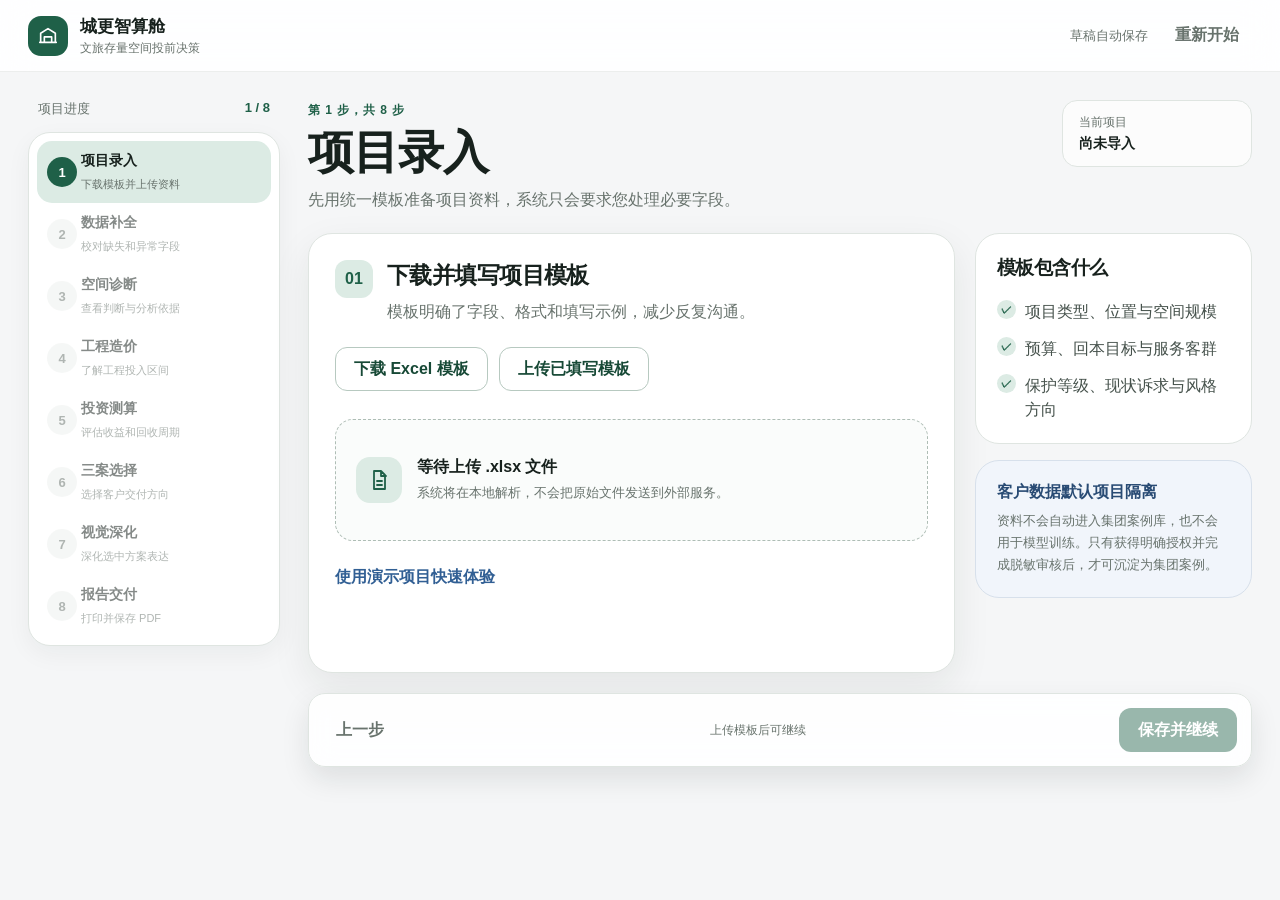
==== commit ceebb0cd: "feat: add visual deepening comparison structure" ====
--- a/index.html
+++ b/index.html
@@ -5,6 +5,7 @@
     <meta name="viewport" content="width=device-width, initial-scale=1">
     <title>城更智算舱｜文旅存量空间投前决策</title>
     <link rel="icon" href="data:,">
+    <link rel="stylesheet" href="vendor/mapbox-gl.css">
     <link rel="stylesheet" href="styles.css">
   </head>
   <body>
@@ -130,7 +131,46 @@
                 <li data-analysis-stage="4"><span>4</span><div><strong>AI 综合生成诊断结论</strong><small>归纳证据并标记人工复核项</small></div></li>
               </ol>
             </article>
-            <div class="diagnostic-grid" id="diagnosticList"></div>
+            <section class="diagnostic-workbench" id="diagnosticWorkbench" hidden>
+              <article class="project-map-card">
+                <div class="map-card-heading">
+                  <div><p class="eyebrow">项目空间定位</p><h2 id="mapPlaceName">福州 · 三坊七巷</h2></div>
+                  <span class="analysis-complete-status">集团数据综合分析 · 已完成</span>
+                </div>
+                <div class="project-map is-fallback" id="projectMap" role="img" aria-label="三坊七巷当前项目中心点定位">
+                  <div class="mapbox-canvas" id="mapboxCanvas" aria-hidden="true"></div>
+                  <div class="map-fallback" id="mapFallback">
+                    <span class="fallback-road road-one"></span>
+                    <span class="fallback-road road-two"></span>
+                    <span class="fallback-road road-three"></span>
+                    <span class="fallback-block block-one"></span>
+                    <span class="fallback-block block-two"></span>
+                    <span class="fallback-water"></span>
+                    <span class="fallback-place-label">南后街</span>
+                    <span class="fallback-map-marker" aria-hidden="true"></span>
+                    <strong class="fallback-marker-label">当前项目中心点</strong>
+                  </div>
+                  <span class="map-mode-chip" id="mapModeChip">演示定位 · 配置 Mapbox 后显示实时底图</span>
+                </div>
+              </article>
+
+              <aside class="diagnostic-overview-card">
+                <div class="overall-score-block">
+                  <div><p class="eyebrow">空间综合评分</p><strong class="overall-score" id="overallScore" aria-label="综合评分 82 分">82</strong></div>
+                  <p><strong>整体具备活化潜力</strong><span>优先发挥文化资源优势，同时前置处理工程和运营约束。</span></p>
+                </div>
+                <div class="radar-section">
+                  <div class="section-label-row"><h2>六维诊断</h2><span>满分 100</span></div>
+                  <div class="diagnostic-radar" id="diagnosticRadar" role="img" aria-label="区位潜力、文化适配、改造难度、商业承载、夜间潜力和投资谨慎六维雷达图"></div>
+                  <div class="radar-fallback-values" id="radarFallbackValues"></div>
+                </div>
+                <div class="diagnostic-conclusions" id="diagnosticConclusions" aria-label="空间诊断结论"></div>
+              </aside>
+            </section>
+            <details class="diagnostic-evidence" id="diagnosticEvidence" hidden>
+              <summary><span>查看六项诊断依据与人工复核事项</span><small>集团案例、造价、运营及政策规则</small></summary>
+              <div class="diagnostic-evidence-list" id="diagnosticList"></div>
+            </details>
             <article class="version-strip" id="analysisVersion"></article>
           </section>
 
@@ -144,11 +184,51 @@
           </section>
 
           <section class="step-panel" data-step-panel="5" aria-labelledby="stepTitle" hidden>
-            <div class="metric-grid" id="investmentSummary"></div>
-            <div class="section-grid equal">
-              <article class="primary-card"><div class="card-heading"><div><h2>收入结构参考</h2><p>基于集团运营指标库的脱敏区间。</p></div></div><div class="bar-chart" id="revenueMix"></div></article>
-              <article class="primary-card"><div class="card-heading"><div><h2>主要风险与动作</h2><p>风险不会只用颜色表达，并给出处理建议。</p></div></div><div class="risk-list" id="riskList"></div></article>
-            </div>
+            <div class="investment-sandbox-layout" id="investmentSandbox">
+              <aside class="investment-controls-card">
+                <div class="card-heading">
+                  <div><p class="eyebrow">独立试算参数</p><h2>拖动滑杆查看结果变化</h2><p>参数仅用于本页试算，不会修改已确认的客户项目资料。</p></div>
+                </div>
+
+                <label class="range-control" for="sandboxBudget">
+                  <span class="range-heading"><strong>预算上限</strong><output id="sandboxBudgetValue" for="sandboxBudget">860 万</output></span>
+                  <input id="sandboxBudget" type="range" name="budget" min="300" max="1000" step="10" value="860">
+                  <span class="range-scale"><small>300 万</small><small>1000 万</small></span>
+                </label>
+
+                <label class="range-control" for="sandboxTicketPrice">
+                  <span class="range-heading"><strong>客单价</strong><output id="sandboxTicketPriceValue" for="sandboxTicketPrice">80 元</output></span>
+                  <input id="sandboxTicketPrice" type="range" name="ticketPrice" min="40" max="120" step="5" value="80">
+                  <span class="range-scale"><small>40 元</small><small>120 元</small></span>
+                </label>
+
+                <label class="range-control" for="sandboxVacancy">
+                  <span class="range-heading"><strong>空置率</strong><output id="sandboxVacancyValue" for="sandboxVacancy">40%</output></span>
+                  <input id="sandboxVacancy" type="range" name="vacancy" min="10" max="60" step="1" value="40">
+                  <span class="range-scale"><small>10%</small><small>60%</small></span>
+                </label>
+
+                <div class="sandbox-disclaimer"><strong>演示试算，不构成投资承诺</strong><span>采用简化线性公式，用于快速比较参数变化方向；正式决策仍需财务、工程与运营团队复核。</span></div>
+              </aside>
+
+              <section class="investment-results" aria-label="投资试算结果">
+                <div class="investment-kpi-grid" id="investmentSummary">
+                  <article class="investment-kpi-card"><span>总投资</span><strong id="totalInvestmentKpi" aria-live="polite">774 万</strong><small>预算规模与空置维护修正</small></article>
+                  <article class="investment-kpi-card"><span>年净现金流</span><strong id="annualNetCashFlowKpi" aria-live="polite">321 万</strong><small>收入扣除年度运营成本</small></article>
+                  <article class="investment-kpi-card"><span>回本周期</span><strong id="paybackKpi" aria-live="polite">2.4 年</strong><small>总投资 ÷ 年净现金流</small></article>
+                  <article class="investment-kpi-card"><span>5 年 ROI</span><strong id="roi5Kpi" aria-live="polite">107%</strong><small>五年累计净现金回报</small></article>
+                </div>
+
+                <article class="revenue-donut-card">
+                  <div class="card-heading split-heading"><div><h2>收入结构</h2><p>客单价与有效经营率变化会调整收入构成。</p></div><span class="status-pill is-good">实时联动</span></div>
+                  <div class="revenue-donut-layout">
+                    <div class="revenue-donut" id="revenueMix" role="img" aria-label="门票体验、空间经营、活动研学和文创商业收入结构环形图"></div>
+                    <div class="revenue-legend" id="revenueLegend" aria-label="收入结构图例"></div>
+                  </div>
+                </article>
+              </section>
+            </div>
+            <div id="riskList" hidden></div>
           </section>
 
           <section class="step-panel" data-step-panel="6" aria-labelledby="stepTitle" hidden>
@@ -158,21 +238,56 @@
           </section>
 
           <section class="step-panel" data-step-panel="7" aria-labelledby="stepTitle" hidden>
-            <div class="visual-layout">
-              <div class="visual-canvas" id="visualCanvas" data-mode="day" role="img" aria-label="选中方案的概念视觉深化">
-                <div class="visual-sky"></div><div class="roof roof-back"></div><div class="roof roof-front"></div><div class="courtyard"></div>
-                <span class="visual-label label-one">文化体验</span><span class="visual-label label-two">院落活动</span><span class="visual-label label-three">夜游动线</span>
+            <div class="visual-deepening">
+              <header id="visualSummary" class="visual-summary primary-card">
+                <div>
+                  <p class="eyebrow">已确认方案</p>
+                  <h2 id="selectedPlanTitle">-</h2>
+                  <p id="selectedPlanSummary"></p>
+                </div>
+                <div class="visual-summary-metrics">
+                  <span>工程造价</span>
+                  <strong id="visualCostRange">-</strong>
+                  <small>AI 概念模拟，非现场实拍</small>
+                </div>
+              </header>
+
+              <div id="visualModeButtons" class="visual-tabs" role="tablist" aria-label="视觉深化内容">
+                <button id="visualTabDay" type="button" role="tab" aria-controls="visualComparisonPanel" aria-selected="true" data-mode="day">日间</button>
+                <button id="visualTabNight" type="button" role="tab" aria-controls="visualComparisonPanel" aria-selected="false" data-mode="night">夜间</button>
+                <button id="visualTabMaterial" type="button" role="tab" aria-controls="visualMaterialPanel" aria-selected="false" data-mode="material">材料说明</button>
               </div>
-              <aside class="primary-card visual-controls">
-                <p class="eyebrow">已选方案</p><h2 id="selectedPlanTitle">-</h2><p id="selectedPlanSummary"></p>
-                <div class="segmented-control" id="visualModeButtons" aria-label="视觉深化模式">
-                  <button class="is-active" type="button" data-mode="day">日间场景</button>
-                  <button type="button" data-mode="night">夜间运营</button>
-                  <button type="button" data-mode="material">材料策略</button>
-                </div>
-                <div class="swatch-grid" id="materialSwatches"></div>
-                <div class="review-note"><strong>成果边界</strong><span>概念视觉用于投前沟通，不作为施工图、报批图或最终设计成果。</span></div>
-              </aside>
+
+              <section id="visualComparisonPanel" class="visual-comparison-panel" role="tabpanel" aria-labelledby="visualTabDay">
+                <div id="visualComparison" class="visual-comparison" style="--visual-split: 50%">
+                  <img id="visualBeforeImage" class="visual-image visual-before" width="1664" height="936" alt="院落现状 AI 概念模拟">
+                  <div class="visual-after-clip">
+                    <img id="visualAfterImage" class="visual-image visual-after" width="1664" height="936" alt="院落改造后 AI 概念模拟">
+                  </div>
+                  <span class="comparison-label is-before">现状模拟</span>
+                  <span class="comparison-label is-after">方案效果</span>
+                  <span class="comparison-divider" aria-hidden="true"></span>
+                  <input id="visualSplit" type="range" min="0" max="100" value="50" aria-label="调整改造前后分割位置">
+                </div>
+                <p id="visualImageStatus" class="visual-image-status" role="status"></p>
+              </section>
+
+              <section id="visualMaterialPanel" class="visual-material-panel" role="tabpanel" aria-labelledby="visualTabMaterial" hidden>
+                <div class="visual-hotspot-stage">
+                  <img src="assets/visual-deepening/courtyard-day-after.png" width="1664" height="936" loading="lazy" alt="院落改造后材料与工程投入示意">
+                  <div id="visualHotspots"></div>
+                </div>
+                <aside id="visualBudgetDetail" class="visual-budget-detail primary-card"></aside>
+                <div class="visual-allocation">
+                  <div id="visualAllocationBar"></div>
+                  <div id="visualAllocationLegend"></div>
+                </div>
+              </section>
+
+              <div class="review-note">
+                <strong>成果边界</strong>
+                <span>概念视觉不作为施工图、报批图或投资承诺。</span>
+              </div>
             </div>
           </section>
 
@@ -190,6 +305,9 @@
       </main>
     </div>
     <div class="toast" id="toast" role="status" aria-live="polite"></div>
+    <script>window.APP_CONFIG = window.APP_CONFIG || {};</script>
+    <script src="vendor/mapbox-gl.js"></script>
+    <script src="vendor/echarts.min.js"></script>
     <script type="module" src="app.js"></script>
   </body>
 </html>
--- a/vendor/mapbox-gl.css
+++ b/vendor/mapbox-gl.css
@@ -0,0 +1 @@
+.mapboxgl-map{font:12px/20px Helvetica Neue,Arial,Helvetica,sans-serif;overflow:hidden;position:relative;-webkit-tap-highlight-color:rgb(0 0 0/0)}.mapboxgl-canvas{left:0;position:absolute;top:0}.mapboxgl-map:-webkit-full-screen{height:100%;width:100%}.mapboxgl-canary{background-color:salmon}.mapboxgl-canvas-container.mapboxgl-interactive,.mapboxgl-ctrl-group button.mapboxgl-ctrl-compass{cursor:grab;-webkit-user-select:none;user-select:none}.mapboxgl-canvas-container.mapboxgl-interactive.mapboxgl-track-pointer{cursor:pointer}.mapboxgl-canvas-container.mapboxgl-interactive:active,.mapboxgl-ctrl-group button.mapboxgl-ctrl-compass:active{cursor:grabbing}.mapboxgl-canvas-container.mapboxgl-touch-zoom-rotate,.mapboxgl-canvas-container.mapboxgl-touch-zoom-rotate .mapboxgl-canvas{touch-action:pan-x pan-y}.mapboxgl-canvas-container.mapboxgl-touch-drag-pan,.mapboxgl-canvas-container.mapboxgl-touch-drag-pan .mapboxgl-canvas{touch-action:pinch-zoom}.mapboxgl-canvas-container.mapboxgl-touch-zoom-rotate.mapboxgl-touch-drag-pan,.mapboxgl-canvas-container.mapboxgl-touch-zoom-rotate.mapboxgl-touch-drag-pan .mapboxgl-canvas{touch-action:none}.mapboxgl-ctrl-bottom,.mapboxgl-ctrl-bottom-left,.mapboxgl-ctrl-bottom-right,.mapboxgl-ctrl-left,.mapboxgl-ctrl-right,.mapboxgl-ctrl-top,.mapboxgl-ctrl-top-left,.mapboxgl-ctrl-top-right{pointer-events:none;position:absolute;z-index:2}.mapboxgl-ctrl-top-left{left:0;top:0}.mapboxgl-ctrl-top{left:50%;top:0;transform:translateX(-50%)}.mapboxgl-ctrl-top-right{right:0;top:0}.mapboxgl-ctrl-right{right:0;top:50%;transform:translateY(-50%)}.mapboxgl-ctrl-bottom-right{bottom:0;right:0}.mapboxgl-ctrl-bottom{bottom:0;left:50%;transform:translateX(-50%)}.mapboxgl-ctrl-bottom-left{bottom:0;left:0}.mapboxgl-ctrl-left{left:0;top:50%;transform:translateY(-50%)}.mapboxgl-ctrl{clear:both;pointer-events:auto;transform:translate(0)}.mapboxgl-ctrl-top-left .mapboxgl-ctrl{float:left;margin:10px 0 0 10px}.mapboxgl-ctrl-top .mapboxgl-ctrl{float:left;margin:10px 0}.mapboxgl-ctrl-top-right .mapboxgl-ctrl{float:right;margin:10px 10px 0 0}.mapboxgl-ctrl-bottom-right .mapboxgl-ctrl,.mapboxgl-ctrl-right .mapboxgl-ctrl{float:right;margin:0 10px 10px 0}.mapboxgl-ctrl-bottom .mapboxgl-ctrl{float:left;margin:10px 0}.mapboxgl-ctrl-bottom-left .mapboxgl-ctrl,.mapboxgl-ctrl-left .mapboxgl-ctrl{float:left;margin:0 0 10px 10px}.mapboxgl-ctrl-group{background:#fff;border-radius:4px}.mapboxgl-ctrl-group:not(:empty){box-shadow:0 0 0 2px rgba(0,0,0,.1)}@media (-ms-high-contrast:active){.mapboxgl-ctrl-group:not(:empty){box-shadow:0 0 0 2px ButtonText}}.mapboxgl-ctrl-group button{background-color:transparent;border:0;box-sizing:border-box;cursor:pointer;display:block;height:29px;outline:none;overflow:hidden;padding:0;width:29px}.mapboxgl-ctrl-group button+button{border-top:1px solid #ddd}.mapboxgl-ctrl button .mapboxgl-ctrl-icon{background-position:50%;background-repeat:no-repeat;display:block;height:100%;width:100%}@media (-ms-high-contrast:active){.mapboxgl-ctrl-icon{background-color:transparent}.mapboxgl-ctrl-group button+button{border-top:1px solid ButtonText}}.mapboxgl-ctrl-attrib-button:focus,.mapboxgl-ctrl-group button:focus{box-shadow:0 0 2px 2px #0096ff}.mapboxgl-ctrl button:disabled{cursor:not-allowed}.mapboxgl-ctrl button:disabled .mapboxgl-ctrl-icon{opacity:.25}.mapboxgl-ctrl-group button:first-child{border-radius:4px 4px 0 0}.mapboxgl-ctrl-group button:last-child{border-radius:0 0 4px 4px}.mapboxgl-ctrl-group button:only-child{border-radius:inherit}.mapboxgl-ctrl button:not(:disabled):hover{background-color:rgb(0 0 0/5%)}.mapboxgl-ctrl-group button:focus:focus-visible{box-shadow:0 0 2px 2px #0096ff}.mapboxgl-ctrl-group button:focus:not(:focus-visible){box-shadow:none}.mapboxgl-ctrl button.mapboxgl-ctrl-zoom-out .mapboxgl-ctrl-icon{background-image:url("data:image/svg+xml;charset=utf-8,%3Csvg xmlns='http://www.w3.org/2000/svg' fill='%23333' viewBox='0 0 29 29'%3E%3Cpath d='M10 13c-.75 0-1.5.75-1.5 1.5S9.25 16 10 16h9c.75 0 1.5-.75 1.5-1.5S19.75 13 19 13h-9z'/%3E%3C/svg%3E")}.mapboxgl-ctrl button.mapboxgl-ctrl-zoom-in .mapboxgl-ctrl-icon{background-image:url("data:image/svg+xml;charset=utf-8,%3Csvg xmlns='http://www.w3.org/2000/svg' fill='%23333' viewBox='0 0 29 29'%3E%3Cpath d='M14.5 8.5c-.75 0-1.5.75-1.5 1.5v3h-3c-.75 0-1.5.75-1.5 1.5S9.25 16 10 16h3v3c0 .75.75 1.5 1.5 1.5S16 19.75 16 19v-3h3c.75 0 1.5-.75 1.5-1.5S19.75 13 19 13h-3v-3c0-.75-.75-1.5-1.5-1.5z'/%3E%3C/svg%3E")}@media (-ms-high-contrast:active){.mapboxgl-ctrl button.mapboxgl-ctrl-zoom-out .mapboxgl-ctrl-icon{background-image:url("data:image/svg+xml;charset=utf-8,%3Csvg xmlns='http://www.w3.org/2000/svg' fill='%23fff' viewBox='0 0 29 29'%3E%3Cpath d='M10 13c-.75 0-1.5.75-1.5 1.5S9.25 16 10 16h9c.75 0 1.5-.75 1.5-1.5S19.75 13 19 13h-9z'/%3E%3C/svg%3E")}.mapboxgl-ctrl button.mapboxgl-ctrl-zoom-in .mapboxgl-ctrl-icon{background-image:url("data:image/svg+xml;charset=utf-8,%3Csvg xmlns='http://www.w3.org/2000/svg' fill='%23fff' viewBox='0 0 29 29'%3E%3Cpath d='M14.5 8.5c-.75 0-1.5.75-1.5 1.5v3h-3c-.75 0-1.5.75-1.5 1.5S9.25 16 10 16h3v3c0 .75.75 1.5 1.5 1.5S16 19.75 16 19v-3h3c.75 0 1.5-.75 1.5-1.5S19.75 13 19 13h-3v-3c0-.75-.75-1.5-1.5-1.5z'/%3E%3C/svg%3E")}}@media (-ms-high-contrast:black-on-white){.mapboxgl-ctrl button.mapboxgl-ctrl-zoom-out .mapboxgl-ctrl-icon{background-image:url("data:image/svg+xml;charset=utf-8,%3Csvg xmlns='http://www.w3.org/2000/svg' fill='%23000' viewBox='0 0 29 29'%3E%3Cpath d='M10 13c-.75 0-1.5.75-1.5 1.5S9.25 16 10 16h9c.75 0 1.5-.75 1.5-1.5S19.75 13 19 13h-9z'/%3E%3C/svg%3E")}.mapboxgl-ctrl button.mapboxgl-ctrl-zoom-in .mapboxgl-ctrl-icon{background-image:url("data:image/svg+xml;charset=utf-8,%3Csvg xmlns='http://www.w3.org/2000/svg' fill='%23000' viewBox='0 0 29 29'%3E%3Cpath d='M14.5 8.5c-.75 0-1.5.75-1.5 1.5v3h-3c-.75 0-1.5.75-1.5 1.5S9.25 16 10 16h3v3c0 .75.75 1.5 1.5 1.5S16 19.75 16 19v-3h3c.75 0 1.5-.75 1.5-1.5S19.75 13 19 13h-3v-3c0-.75-.75-1.5-1.5-1.5z'/%3E%3C/svg%3E")}}.mapboxgl-ctrl button.mapboxgl-ctrl-fullscreen .mapboxgl-ctrl-icon{background-image:url("data:image/svg+xml;charset=utf-8,%3Csvg xmlns='http://www.w3.org/2000/svg' fill='%23333' viewBox='0 0 29 29'%3E%3Cpath d='M24 16v5.5c0 1.75-.75 2.5-2.5 2.5H16v-1l3-1.5-4-5.5 1-1 5.5 4 1.5-3h1zM6 16l1.5 3 5.5-4 1 1-4 5.5 3 1.5v1H7.5C5.75 24 5 23.25 5 21.5V16h1zm7-11v1l-3 1.5 4 5.5-1 1-5.5-4L6 13H5V7.5C5 5.75 5.75 5 7.5 5H13zm11 2.5c0-1.75-.75-2.5-2.5-2.5H16v1l3 1.5-4 5.5 1 1 5.5-4 1.5 3h1V7.5z'/%3E%3C/svg%3E")}.mapboxgl-ctrl button.mapboxgl-ctrl-shrink .mapboxgl-ctrl-icon{background-image:url("data:image/svg+xml;charset=utf-8,%3Csvg xmlns='http://www.w3.org/2000/svg' viewBox='0 0 29 29'%3E%3Cpath d='M18.5 16c-1.75 0-2.5.75-2.5 2.5V24h1l1.5-3 5.5 4 1-1-4-5.5 3-1.5v-1h-5.5zM13 18.5c0-1.75-.75-2.5-2.5-2.5H5v1l3 1.5L4 24l1 1 5.5-4 1.5 3h1v-5.5zm3-8c0 1.75.75 2.5 2.5 2.5H24v-1l-3-1.5L25 5l-1-1-5.5 4L17 5h-1v5.5zM10.5 13c1.75 0 2.5-.75 2.5-2.5V5h-1l-1.5 3L5 4 4 5l4 5.5L5 12v1h5.5z'/%3E%3C/svg%3E")}@media (-ms-high-contrast:active){.mapboxgl-ctrl button.mapboxgl-ctrl-fullscreen .mapboxgl-ctrl-icon{background-image:url("data:image/svg+xml;charset=utf-8,%3Csvg xmlns='http://www.w3.org/2000/svg' fill='%23fff' viewBox='0 0 29 29'%3E%3Cpath d='M24 16v5.5c0 1.75-.75 2.5-2.5 2.5H16v-1l3-1.5-4-5.5 1-1 5.5 4 1.5-3h1zM6 16l1.5 3 5.5-4 1 1-4 5.5 3 1.5v1H7.5C5.75 24 5 23.25 5 21.5V16h1zm7-11v1l-3 1.5 4 5.5-1 1-5.5-4L6 13H5V7.5C5 5.75 5.75 5 7.5 5H13zm11 2.5c0-1.75-.75-2.5-2.5-2.5H16v1l3 1.5-4 5.5 1 1 5.5-4 1.5 3h1V7.5z'/%3E%3C/svg%3E")}.mapboxgl-ctrl button.mapboxgl-ctrl-shrink .mapboxgl-ctrl-icon{background-image:url("data:image/svg+xml;charset=utf-8,%3Csvg xmlns='http://www.w3.org/2000/svg' fill='%23fff' viewBox='0 0 29 29'%3E%3Cpath d='M18.5 16c-1.75 0-2.5.75-2.5 2.5V24h1l1.5-3 5.5 4 1-1-4-5.5 3-1.5v-1h-5.5zM13 18.5c0-1.75-.75-2.5-2.5-2.5H5v1l3 1.5L4 24l1 1 5.5-4 1.5 3h1v-5.5zm3-8c0 1.75.75 2.5 2.5 2.5H24v-1l-3-1.5L25 5l-1-1-5.5 4L17 5h-1v5.5zM10.5 13c1.75 0 2.5-.75 2.5-2.5V5h-1l-1.5 3L5 4 4 5l4 5.5L5 12v1h5.5z'/%3E%3C/svg%3E")}}@media (-ms-high-contrast:black-on-white){.mapboxgl-ctrl button.mapboxgl-ctrl-fullscreen .mapboxgl-ctrl-icon{background-image:url("data:image/svg+xml;charset=utf-8,%3Csvg xmlns='http://www.w3.org/2000/svg' fill='%23000' viewBox='0 0 29 29'%3E%3Cpath d='M24 16v5.5c0 1.75-.75 2.5-2.5 2.5H16v-1l3-1.5-4-5.5 1-1 5.5 4 1.5-3h1zM6 16l1.5 3 5.5-4 1 1-4 5.5 3 1.5v1H7.5C5.75 24 5 23.25 5 21.5V16h1zm7-11v1l-3 1.5 4 5.5-1 1-5.5-4L6 13H5V7.5C5 5.75 5.75 5 7.5 5H13zm11 2.5c0-1.75-.75-2.5-2.5-2.5H16v1l3 1.5-4 5.5 1 1 5.5-4 1.5 3h1V7.5z'/%3E%3C/svg%3E")}.mapboxgl-ctrl button.mapboxgl-ctrl-shrink .mapboxgl-ctrl-icon{background-image:url("data:image/svg+xml;charset=utf-8,%3Csvg xmlns='http://www.w3.org/2000/svg' fill='%23000' viewBox='0 0 29 29'%3E%3Cpath d='M18.5 16c-1.75 0-2.5.75-2.5 2.5V24h1l1.5-3 5.5 4 1-1-4-5.5 3-1.5v-1h-5.5zM13 18.5c0-1.75-.75-2.5-2.5-2.5H5v1l3 1.5L4 24l1 1 5.5-4 1.5 3h1v-5.5zm3-8c0 1.75.75 2.5 2.5 2.5H24v-1l-3-1.5L25 5l-1-1-5.5 4L17 5h-1v5.5zM10.5 13c1.75 0 2.5-.75 2.5-2.5V5h-1l-1.5 3L5 4 4 5l4 5.5L5 12v1h5.5z'/%3E%3C/svg%3E")}}.mapboxgl-ctrl button.mapboxgl-ctrl-compass .mapboxgl-ctrl-icon{background-image:url("data:image/svg+xml;charset=utf-8,%3Csvg xmlns='http://www.w3.org/2000/svg' fill='%23333' viewBox='0 0 29 29'%3E%3Cpath d='M10.5 14l4-8 4 8h-8z'/%3E%3Cpath id='south' d='M10.5 16l4 8 4-8h-8z' fill='%23ccc'/%3E%3C/svg%3E")}@media (-ms-high-contrast:active){.mapboxgl-ctrl button.mapboxgl-ctrl-compass .mapboxgl-ctrl-icon{background-image:url("data:image/svg+xml;charset=utf-8,%3Csvg xmlns='http://www.w3.org/2000/svg' fill='%23fff' viewBox='0 0 29 29'%3E%3Cpath d='M10.5 14l4-8 4 8h-8z'/%3E%3Cpath id='south' d='M10.5 16l4 8 4-8h-8z' fill='%23999'/%3E%3C/svg%3E")}}@media (-ms-high-contrast:black-on-white){.mapboxgl-ctrl button.mapboxgl-ctrl-compass .mapboxgl-ctrl-icon{background-image:url("data:image/svg+xml;charset=utf-8,%3Csvg xmlns='http://www.w3.org/2000/svg' fill='%23000' viewBox='0 0 29 29'%3E%3Cpath d='M10.5 14l4-8 4 8h-8z'/%3E%3Cpath id='south' d='M10.5 16l4 8 4-8h-8z' fill='%23ccc'/%3E%3C/svg%3E")}}.mapboxgl-ctrl button.mapboxgl-ctrl-geolocate .mapboxgl-ctrl-icon{background-image:url("data:image/svg+xml;charset=utf-8,%3Csvg viewBox='0 0 20 20' xmlns='http://www.w3.org/2000/svg' fill='%23333'%3E%3Cpath d='M10 4C9 4 9 5 9 5v.1A5 5 0 0 0 5.1 9H5s-1 0-1 1 1 1 1 1h.1A5 5 0 0 0 9 14.9v.1s0 1 1 1 1-1 1-1v-.1a5 5 0 0 0 3.9-3.9h.1s1 0 1-1-1-1-1-1h-.1A5 5 0 0 0 11 5.1V5s0-1-1-1zm0 2.5a3.5 3.5 0 1 1 0 7 3.5 3.5 0 1 1 0-7z'/%3E%3Ccircle id='dot' cx='10' cy='10' r='2'/%3E%3Cpath id='stroke' d='M14 5l1 1-9 9-1-1 9-9z' display='none'/%3E%3C/svg%3E")}.mapboxgl-ctrl button.mapboxgl-ctrl-geolocate:disabled .mapboxgl-ctrl-icon{background-image:url("data:image/svg+xml;charset=utf-8,%3Csvg viewBox='0 0 20 20' xmlns='http://www.w3.org/2000/svg' fill='%23aaa'%3E%3Cpath d='M10 4C9 4 9 5 9 5v.1A5 5 0 0 0 5.1 9H5s-1 0-1 1 1 1 1 1h.1A5 5 0 0 0 9 14.9v.1s0 1 1 1 1-1 1-1v-.1a5 5 0 0 0 3.9-3.9h.1s1 0 1-1-1-1-1-1h-.1A5 5 0 0 0 11 5.1V5s0-1-1-1zm0 2.5a3.5 3.5 0 1 1 0 7 3.5 3.5 0 1 1 0-7z'/%3E%3Ccircle id='dot' cx='10' cy='10' r='2'/%3E%3Cpath id='stroke' d='M14 5l1 1-9 9-1-1 9-9z' fill='%23f00'/%3E%3C/svg%3E")}.mapboxgl-ctrl button.mapboxgl-ctrl-geolocate.mapboxgl-ctrl-geolocate-active .mapboxgl-ctrl-icon{background-image:url("data:image/svg+xml;charset=utf-8,%3Csvg viewBox='0 0 20 20' xmlns='http://www.w3.org/2000/svg' fill='%2333b5e5'%3E%3Cpath d='M10 4C9 4 9 5 9 5v.1A5 5 0 0 0 5.1 9H5s-1 0-1 1 1 1 1 1h.1A5 5 0 0 0 9 14.9v.1s0 1 1 1 1-1 1-1v-.1a5 5 0 0 0 3.9-3.9h.1s1 0 1-1-1-1-1-1h-.1A5 5 0 0 0 11 5.1V5s0-1-1-1zm0 2.5a3.5 3.5 0 1 1 0 7 3.5 3.5 0 1 1 0-7z'/%3E%3Ccircle id='dot' cx='10' cy='10' r='2'/%3E%3Cpath id='stroke' d='M14 5l1 1-9 9-1-1 9-9z' display='none'/%3E%3C/svg%3E")}.mapboxgl-ctrl button.mapboxgl-ctrl-geolocate.mapboxgl-ctrl-geolocate-active-error .mapboxgl-ctrl-icon{background-image:url("data:image/svg+xml;charset=utf-8,%3Csvg viewBox='0 0 20 20' xmlns='http://www.w3.org/2000/svg' fill='%23e58978'%3E%3Cpath d='M10 4C9 4 9 5 9 5v.1A5 5 0 0 0 5.1 9H5s-1 0-1 1 1 1 1 1h.1A5 5 0 0 0 9 14.9v.1s0 1 1 1 1-1 1-1v-.1a5 5 0 0 0 3.9-3.9h.1s1 0 1-1-1-1-1-1h-.1A5 5 0 0 0 11 5.1V5s0-1-1-1zm0 2.5a3.5 3.5 0 1 1 0 7 3.5 3.5 0 1 1 0-7z'/%3E%3Ccircle id='dot' cx='10' cy='10' r='2'/%3E%3Cpath id='stroke' d='M14 5l1 1-9 9-1-1 9-9z' display='none'/%3E%3C/svg%3E")}.mapboxgl-ctrl button.mapboxgl-ctrl-geolocate.mapboxgl-ctrl-geolocate-background .mapboxgl-ctrl-icon{background-image:url("data:image/svg+xml;charset=utf-8,%3Csvg viewBox='0 0 20 20' xmlns='http://www.w3.org/2000/svg' fill='%2333b5e5'%3E%3Cpath d='M10 4C9 4 9 5 9 5v.1A5 5 0 0 0 5.1 9H5s-1 0-1 1 1 1 1 1h.1A5 5 0 0 0 9 14.9v.1s0 1 1 1 1-1 1-1v-.1a5 5 0 0 0 3.9-3.9h.1s1 0 1-1-1-1-1-1h-.1A5 5 0 0 0 11 5.1V5s0-1-1-1zm0 2.5a3.5 3.5 0 1 1 0 7 3.5 3.5 0 1 1 0-7z'/%3E%3Ccircle id='dot' cx='10' cy='10' r='2' display='none'/%3E%3Cpath id='stroke' d='M14 5l1 1-9 9-1-1 9-9z' display='none'/%3E%3C/svg%3E")}.mapboxgl-ctrl button.mapboxgl-ctrl-geolocate.mapboxgl-ctrl-geolocate-background-error .mapboxgl-ctrl-icon{background-image:url("data:image/svg+xml;charset=utf-8,%3Csvg viewBox='0 0 20 20' xmlns='http://www.w3.org/2000/svg' fill='%23e54e33'%3E%3Cpath d='M10 4C9 4 9 5 9 5v.1A5 5 0 0 0 5.1 9H5s-1 0-1 1 1 1 1 1h.1A5 5 0 0 0 9 14.9v.1s0 1 1 1 1-1 1-1v-.1a5 5 0 0 0 3.9-3.9h.1s1 0 1-1-1-1-1-1h-.1A5 5 0 0 0 11 5.1V5s0-1-1-1zm0 2.5a3.5 3.5 0 1 1 0 7 3.5 3.5 0 1 1 0-7z'/%3E%3Ccircle id='dot' cx='10' cy='10' r='2' display='none'/%3E%3Cpath id='stroke' d='M14 5l1 1-9 9-1-1 9-9z' display='none'/%3E%3C/svg%3E")}.mapboxgl-ctrl button.mapboxgl-ctrl-geolocate.mapboxgl-ctrl-geolocate-waiting .mapboxgl-ctrl-icon{animation:mapboxgl-spin 2s linear infinite}@media (-ms-high-contrast:active){.mapboxgl-ctrl button.mapboxgl-ctrl-geolocate .mapboxgl-ctrl-icon{background-image:url("data:image/svg+xml;charset=utf-8,%3Csvg viewBox='0 0 20 20' xmlns='http://www.w3.org/2000/svg' fill='%23fff'%3E%3Cpath d='M10 4C9 4 9 5 9 5v.1A5 5 0 0 0 5.1 9H5s-1 0-1 1 1 1 1 1h.1A5 5 0 0 0 9 14.9v.1s0 1 1 1 1-1 1-1v-.1a5 5 0 0 0 3.9-3.9h.1s1 0 1-1-1-1-1-1h-.1A5 5 0 0 0 11 5.1V5s0-1-1-1zm0 2.5a3.5 3.5 0 1 1 0 7 3.5 3.5 0 1 1 0-7z'/%3E%3Ccircle id='dot' cx='10' cy='10' r='2'/%3E%3Cpath id='stroke' d='M14 5l1 1-9 9-1-1 9-9z' display='none'/%3E%3C/svg%3E")}.mapboxgl-ctrl button.mapboxgl-ctrl-geolocate:disabled .mapboxgl-ctrl-icon{background-image:url("data:image/svg+xml;charset=utf-8,%3Csvg viewBox='0 0 20 20' xmlns='http://www.w3.org/2000/svg' fill='%23999'%3E%3Cpath d='M10 4C9 4 9 5 9 5v.1A5 5 0 0 0 5.1 9H5s-1 0-1 1 1 1 1 1h.1A5 5 0 0 0 9 14.9v.1s0 1 1 1 1-1 1-1v-.1a5 5 0 0 0 3.9-3.9h.1s1 0 1-1-1-1-1-1h-.1A5 5 0 0 0 11 5.1V5s0-1-1-1zm0 2.5a3.5 3.5 0 1 1 0 7 3.5 3.5 0 1 1 0-7z'/%3E%3Ccircle id='dot' cx='10' cy='10' r='2'/%3E%3Cpath id='stroke' d='M14 5l1 1-9 9-1-1 9-9z' fill='%23f00'/%3E%3C/svg%3E")}.mapboxgl-ctrl button.mapboxgl-ctrl-geolocate.mapboxgl-ctrl-geolocate-active .mapboxgl-ctrl-icon{background-image:url("data:image/svg+xml;charset=utf-8,%3Csvg viewBox='0 0 20 20' xmlns='http://www.w3.org/2000/svg' fill='%2333b5e5'%3E%3Cpath d='M10 4C9 4 9 5 9 5v.1A5 5 0 0 0 5.1 9H5s-1 0-1 1 1 1 1 1h.1A5 5 0 0 0 9 14.9v.1s0 1 1 1 1-1 1-1v-.1a5 5 0 0 0 3.9-3.9h.1s1 0 1-1-1-1-1-1h-.1A5 5 0 0 0 11 5.1V5s0-1-1-1zm0 2.5a3.5 3.5 0 1 1 0 7 3.5 3.5 0 1 1 0-7z'/%3E%3Ccircle id='dot' cx='10' cy='10' r='2'/%3E%3Cpath id='stroke' d='M14 5l1 1-9 9-1-1 9-9z' display='none'/%3E%3C/svg%3E")}.mapboxgl-ctrl button.mapboxgl-ctrl-geolocate.mapboxgl-ctrl-geolocate-active-error .mapboxgl-ctrl-icon{background-image:url("data:image/svg+xml;charset=utf-8,%3Csvg viewBox='0 0 20 20' xmlns='http://www.w3.org/2000/svg' fill='%23e58978'%3E%3Cpath d='M10 4C9 4 9 5 9 5v.1A5 5 0 0 0 5.1 9H5s-1 0-1 1 1 1 1 1h.1A5 5 0 0 0 9 14.9v.1s0 1 1 1 1-1 1-1v-.1a5 5 0 0 0 3.9-3.9h.1s1 0 1-1-1-1-1-1h-.1A5 5 0 0 0 11 5.1V5s0-1-1-1zm0 2.5a3.5 3.5 0 1 1 0 7 3.5 3.5 0 1 1 0-7z'/%3E%3Ccircle id='dot' cx='10' cy='10' r='2'/%3E%3Cpath id='stroke' d='M14 5l1 1-9 9-1-1 9-9z' display='none'/%3E%3C/svg%3E")}.mapboxgl-ctrl button.mapboxgl-ctrl-geolocate.mapboxgl-ctrl-geolocate-background .mapboxgl-ctrl-icon{background-image:url("data:image/svg+xml;charset=utf-8,%3Csvg viewBox='0 0 20 20' xmlns='http://www.w3.org/2000/svg' fill='%2333b5e5'%3E%3Cpath d='M10 4C9 4 9 5 9 5v.1A5 5 0 0 0 5.1 9H5s-1 0-1 1 1 1 1 1h.1A5 5 0 0 0 9 14.9v.1s0 1 1 1 1-1 1-1v-.1a5 5 0 0 0 3.9-3.9h.1s1 0 1-1-1-1-1-1h-.1A5 5 0 0 0 11 5.1V5s0-1-1-1zm0 2.5a3.5 3.5 0 1 1 0 7 3.5 3.5 0 1 1 0-7z'/%3E%3Ccircle id='dot' cx='10' cy='10' r='2' display='none'/%3E%3Cpath id='stroke' d='M14 5l1 1-9 9-1-1 9-9z' display='none'/%3E%3C/svg%3E")}.mapboxgl-ctrl button.mapboxgl-ctrl-geolocate.mapboxgl-ctrl-geolocate-background-error .mapboxgl-ctrl-icon{background-image:url("data:image/svg+xml;charset=utf-8,%3Csvg viewBox='0 0 20 20' xmlns='http://www.w3.org/2000/svg' fill='%23e54e33'%3E%3Cpath d='M10 4C9 4 9 5 9 5v.1A5 5 0 0 0 5.1 9H5s-1 0-1 1 1 1 1 1h.1A5 5 0 0 0 9 14.9v.1s0 1 1 1 1-1 1-1v-.1a5 5 0 0 0 3.9-3.9h.1s1 0 1-1-1-1-1-1h-.1A5 5 0 0 0 11 5.1V5s0-1-1-1zm0 2.5a3.5 3.5 0 1 1 0 7 3.5 3.5 0 1 1 0-7z'/%3E%3Ccircle id='dot' cx='10' cy='10' r='2' display='none'/%3E%3Cpath id='stroke' d='M14 5l1 1-9 9-1-1 9-9z' display='none'/%3E%3C/svg%3E")}}@media (-ms-high-contrast:black-on-white){.mapboxgl-ctrl button.mapboxgl-ctrl-geolocate .mapboxgl-ctrl-icon{background-image:url("data:image/svg+xml;charset=utf-8,%3Csvg viewBox='0 0 20 20' xmlns='http://www.w3.org/2000/svg' fill='%23000'%3E%3Cpath d='M10 4C9 4 9 5 9 5v.1A5 5 0 0 0 5.1 9H5s-1 0-1 1 1 1 1 1h.1A5 5 0 0 0 9 14.9v.1s0 1 1 1 1-1 1-1v-.1a5 5 0 0 0 3.9-3.9h.1s1 0 1-1-1-1-1-1h-.1A5 5 0 0 0 11 5.1V5s0-1-1-1zm0 2.5a3.5 3.5 0 1 1 0 7 3.5 3.5 0 1 1 0-7z'/%3E%3Ccircle id='dot' cx='10' cy='10' r='2'/%3E%3Cpath id='stroke' d='M14 5l1 1-9 9-1-1 9-9z' display='none'/%3E%3C/svg%3E")}.mapboxgl-ctrl button.mapboxgl-ctrl-geolocate:disabled .mapboxgl-ctrl-icon{background-image:url("data:image/svg+xml;charset=utf-8,%3Csvg viewBox='0 0 20 20' xmlns='http://www.w3.org/2000/svg' fill='%23666'%3E%3Cpath d='M10 4C9 4 9 5 9 5v.1A5 5 0 0 0 5.1 9H5s-1 0-1 1 1 1 1 1h.1A5 5 0 0 0 9 14.9v.1s0 1 1 1 1-1 1-1v-.1a5 5 0 0 0 3.9-3.9h.1s1 0 1-1-1-1-1-1h-.1A5 5 0 0 0 11 5.1V5s0-1-1-1zm0 2.5a3.5 3.5 0 1 1 0 7 3.5 3.5 0 1 1 0-7z'/%3E%3Ccircle id='dot' cx='10' cy='10' r='2'/%3E%3Cpath id='stroke' d='M14 5l1 1-9 9-1-1 9-9z' fill='%23f00'/%3E%3C/svg%3E")}}@keyframes mapboxgl-spin{0%{transform:rotate(0deg)}to{transform:rotate(1turn)}}a.mapboxgl-ctrl-logo{background-image:url("data:image/svg+xml;charset=utf-8,%3Csvg xmlns='http://www.w3.org/2000/svg' xmlns:xlink='http://www.w3.org/1999/xlink' fill-rule='evenodd' viewBox='0 0 88 23'%3E%3Cdefs%3E%3Cpath id='logo' d='M11.5 2.25c5.105 0 9.25 4.145 9.25 9.25s-4.145 9.25-9.25 9.25-9.25-4.145-9.25-9.25 4.145-9.25 9.25-9.25zM6.997 15.983c-.051-.338-.828-5.802 2.233-8.873a4.395 4.395 0 013.13-1.28c1.27 0 2.49.51 3.39 1.42.91.9 1.42 2.12 1.42 3.39 0 1.18-.449 2.301-1.28 3.13C12.72 16.93 7 16 7 16l-.003-.017zM15.3 10.5l-2 .8-.8 2-.8-2-2-.8 2-.8.8-2 .8 2 2 .8z'/%3E%3Cpath id='text' d='M50.63 8c.13 0 .23.1.23.23V9c.7-.76 1.7-1.18 2.73-1.18 2.17 0 3.95 1.85 3.95 4.17s-1.77 4.19-3.94 4.19c-1.04 0-2.03-.43-2.74-1.18v3.77c0 .13-.1.23-.23.23h-1.4c-.13 0-.23-.1-.23-.23V8.23c0-.12.1-.23.23-.23h1.4zm-3.86.01c.01 0 .01 0 .01-.01.13 0 .22.1.22.22v7.55c0 .12-.1.23-.23.23h-1.4c-.13 0-.23-.1-.23-.23V15c-.7.76-1.69 1.19-2.73 1.19-2.17 0-3.94-1.87-3.94-4.19 0-2.32 1.77-4.19 3.94-4.19 1.03 0 2.02.43 2.73 1.18v-.75c0-.12.1-.23.23-.23h1.4zm26.375-.19a4.24 4.24 0 00-4.16 3.29c-.13.59-.13 1.19 0 1.77a4.233 4.233 0 004.17 3.3c2.35 0 4.26-1.87 4.26-4.19 0-2.32-1.9-4.17-4.27-4.17zM60.63 5c.13 0 .23.1.23.23v3.76c.7-.76 1.7-1.18 2.73-1.18 1.88 0 3.45 1.4 3.84 3.28.13.59.13 1.2 0 1.8-.39 1.88-1.96 3.29-3.84 3.29-1.03 0-2.02-.43-2.73-1.18v.77c0 .12-.1.23-.23.23h-1.4c-.13 0-.23-.1-.23-.23V5.23c0-.12.1-.23.23-.23h1.4zm-34 11h-1.4c-.13 0-.23-.11-.23-.23V8.22c.01-.13.1-.22.23-.22h1.4c.13 0 .22.11.23.22v.68c.5-.68 1.3-1.09 2.16-1.1h.03c1.09 0 2.09.6 2.6 1.55.45-.95 1.4-1.55 2.44-1.56 1.62 0 2.93 1.25 2.9 2.78l.03 5.2c0 .13-.1.23-.23.23h-1.41c-.13 0-.23-.11-.23-.23v-4.59c0-.98-.74-1.71-1.62-1.71-.8 0-1.46.7-1.59 1.62l.01 4.68c0 .13-.11.23-.23.23h-1.41c-.13 0-.23-.11-.23-.23v-4.59c0-.98-.74-1.71-1.62-1.71-.85 0-1.54.79-1.6 1.8v4.5c0 .13-.1.23-.23.23zm53.615 0h-1.61c-.04 0-.08-.01-.12-.03-.09-.06-.13-.19-.06-.28l2.43-3.71-2.39-3.65a.213.213 0 01-.03-.12c0-.12.09-.21.21-.21h1.61c.13 0 .24.06.3.17l1.41 2.37 1.4-2.37a.34.34 0 01.3-.17h1.6c.04 0 .08.01.12.03.09.06.13.19.06.28l-2.37 3.65 2.43 3.7c0 .05.01.09.01.13 0 .12-.09.21-.21.21h-1.61c-.13 0-.24-.06-.3-.17l-1.44-2.42-1.44 2.42a.34.34 0 01-.3.17zm-7.12-1.49c-1.33 0-2.42-1.12-2.42-2.51 0-1.39 1.08-2.52 2.42-2.52 1.33 0 2.42 1.12 2.42 2.51 0 1.39-1.08 2.51-2.42 2.52zm-19.865 0c-1.32 0-2.39-1.11-2.42-2.48v-.07c.02-1.38 1.09-2.49 2.4-2.49 1.32 0 2.41 1.12 2.41 2.51 0 1.39-1.07 2.52-2.39 2.53zm-8.11-2.48c-.01 1.37-1.09 2.47-2.41 2.47s-2.42-1.12-2.42-2.51c0-1.39 1.08-2.52 2.4-2.52 1.33 0 2.39 1.11 2.41 2.48l.02.08zm18.12 2.47c-1.32 0-2.39-1.11-2.41-2.48v-.06c.02-1.38 1.09-2.48 2.41-2.48s2.42 1.12 2.42 2.51c0 1.39-1.09 2.51-2.42 2.51z'/%3E%3C/defs%3E%3Cmask id='clip'%3E%3Crect x='0' y='0' width='100%25' height='100%25' fill='white'/%3E%3Cuse xlink:href='%23logo'/%3E%3Cuse xlink:href='%23text'/%3E%3C/mask%3E%3Cg id='outline' opacity='0.3' stroke='%23000' stroke-width='3'%3E%3Ccircle mask='url(%23clip)' cx='11.5' cy='11.5' r='9.25'/%3E%3Cuse xlink:href='%23text' mask='url(%23clip)'/%3E%3C/g%3E%3Cg id='fill' opacity='0.9' fill='%23fff'%3E%3Cuse xlink:href='%23logo'/%3E%3Cuse xlink:href='%23text'/%3E%3C/g%3E%3C/svg%3E");background-repeat:no-repeat;cursor:pointer;display:block;height:23px;margin:0 0 -4px -4px;overflow:hidden;width:88px}a.mapboxgl-ctrl-logo.mapboxgl-compact{width:23px}@media (-ms-high-contrast:active){a.mapboxgl-ctrl-logo{background-color:transparent;background-image:url("data:image/svg+xml;charset=utf-8,%3Csvg xmlns='http://www.w3.org/2000/svg' xmlns:xlink='http://www.w3.org/1999/xlink' fill-rule='evenodd' viewBox='0 0 88 23'%3E%3Cdefs%3E%3Cpath id='logo' d='M11.5 2.25c5.105 0 9.25 4.145 9.25 9.25s-4.145 9.25-9.25 9.25-9.25-4.145-9.25-9.25 4.145-9.25 9.25-9.25zM6.997 15.983c-.051-.338-.828-5.802 2.233-8.873a4.395 4.395 0 013.13-1.28c1.27 0 2.49.51 3.39 1.42.91.9 1.42 2.12 1.42 3.39 0 1.18-.449 2.301-1.28 3.13C12.72 16.93 7 16 7 16l-.003-.017zM15.3 10.5l-2 .8-.8 2-.8-2-2-.8 2-.8.8-2 .8 2 2 .8z'/%3E%3Cpath id='text' d='M50.63 8c.13 0 .23.1.23.23V9c.7-.76 1.7-1.18 2.73-1.18 2.17 0 3.95 1.85 3.95 4.17s-1.77 4.19-3.94 4.19c-1.04 0-2.03-.43-2.74-1.18v3.77c0 .13-.1.23-.23.23h-1.4c-.13 0-.23-.1-.23-.23V8.23c0-.12.1-.23.23-.23h1.4zm-3.86.01c.01 0 .01 0 .01-.01.13 0 .22.1.22.22v7.55c0 .12-.1.23-.23.23h-1.4c-.13 0-.23-.1-.23-.23V15c-.7.76-1.69 1.19-2.73 1.19-2.17 0-3.94-1.87-3.94-4.19 0-2.32 1.77-4.19 3.94-4.19 1.03 0 2.02.43 2.73 1.18v-.75c0-.12.1-.23.23-.23h1.4zm26.375-.19a4.24 4.24 0 00-4.16 3.29c-.13.59-.13 1.19 0 1.77a4.233 4.233 0 004.17 3.3c2.35 0 4.26-1.87 4.26-4.19 0-2.32-1.9-4.17-4.27-4.17zM60.63 5c.13 0 .23.1.23.23v3.76c.7-.76 1.7-1.18 2.73-1.18 1.88 0 3.45 1.4 3.84 3.28.13.59.13 1.2 0 1.8-.39 1.88-1.96 3.29-3.84 3.29-1.03 0-2.02-.43-2.73-1.18v.77c0 .12-.1.23-.23.23h-1.4c-.13 0-.23-.1-.23-.23V5.23c0-.12.1-.23.23-.23h1.4zm-34 11h-1.4c-.13 0-.23-.11-.23-.23V8.22c.01-.13.1-.22.23-.22h1.4c.13 0 .22.11.23.22v.68c.5-.68 1.3-1.09 2.16-1.1h.03c1.09 0 2.09.6 2.6 1.55.45-.95 1.4-1.55 2.44-1.56 1.62 0 2.93 1.25 2.9 2.78l.03 5.2c0 .13-.1.23-.23.23h-1.41c-.13 0-.23-.11-.23-.23v-4.59c0-.98-.74-1.71-1.62-1.71-.8 0-1.46.7-1.59 1.62l.01 4.68c0 .13-.11.23-.23.23h-1.41c-.13 0-.23-.11-.23-.23v-4.59c0-.98-.74-1.71-1.62-1.71-.85 0-1.54.79-1.6 1.8v4.5c0 .13-.1.23-.23.23zm53.615 0h-1.61c-.04 0-.08-.01-.12-.03-.09-.06-.13-.19-.06-.28l2.43-3.71-2.39-3.65a.213.213 0 01-.03-.12c0-.12.09-.21.21-.21h1.61c.13 0 .24.06.3.17l1.41 2.37 1.4-2.37a.34.34 0 01.3-.17h1.6c.04 0 .08.01.12.03.09.06.13.19.06.28l-2.37 3.65 2.43 3.7c0 .05.01.09.01.13 0 .12-.09.21-.21.21h-1.61c-.13 0-.24-.06-.3-.17l-1.44-2.42-1.44 2.42a.34.34 0 01-.3.17zm-7.12-1.49c-1.33 0-2.42-1.12-2.42-2.51 0-1.39 1.08-2.52 2.42-2.52 1.33 0 2.42 1.12 2.42 2.51 0 1.39-1.08 2.51-2.42 2.52zm-19.865 0c-1.32 0-2.39-1.11-2.42-2.48v-.07c.02-1.38 1.09-2.49 2.4-2.49 1.32 0 2.41 1.12 2.41 2.51 0 1.39-1.07 2.52-2.39 2.53zm-8.11-2.48c-.01 1.37-1.09 2.47-2.41 2.47s-2.42-1.12-2.42-2.51c0-1.39 1.08-2.52 2.4-2.52 1.33 0 2.39 1.11 2.41 2.48l.02.08zm18.12 2.47c-1.32 0-2.39-1.11-2.41-2.48v-.06c.02-1.38 1.09-2.48 2.41-2.48s2.42 1.12 2.42 2.51c0 1.39-1.09 2.51-2.42 2.51z'/%3E%3C/defs%3E%3Cmask id='clip'%3E%3Crect x='0' y='0' width='100%25' height='100%25' fill='white'/%3E%3Cuse xlink:href='%23logo'/%3E%3Cuse xlink:href='%23text'/%3E%3C/mask%3E%3Cg id='outline' opacity='1' stroke='%23000' stroke-width='3'%3E%3Ccircle mask='url(%23clip)' cx='11.5' cy='11.5' r='9.25'/%3E%3Cuse xlink:href='%23text' mask='url(%23clip)'/%3E%3C/g%3E%3Cg id='fill' opacity='1' fill='%23fff'%3E%3Cuse xlink:href='%23logo'/%3E%3Cuse xlink:href='%23text'/%3E%3C/g%3E%3C/svg%3E")}}@media (-ms-high-contrast:black-on-white){a.mapboxgl-ctrl-logo{background-image:url("data:image/svg+xml;charset=utf-8,%3Csvg xmlns='http://www.w3.org/2000/svg' xmlns:xlink='http://www.w3.org/1999/xlink' fill-rule='evenodd' viewBox='0 0 88 23'%3E%3Cdefs%3E%3Cpath id='logo' d='M11.5 2.25c5.105 0 9.25 4.145 9.25 9.25s-4.145 9.25-9.25 9.25-9.25-4.145-9.25-9.25 4.145-9.25 9.25-9.25zM6.997 15.983c-.051-.338-.828-5.802 2.233-8.873a4.395 4.395 0 013.13-1.28c1.27 0 2.49.51 3.39 1.42.91.9 1.42 2.12 1.42 3.39 0 1.18-.449 2.301-1.28 3.13C12.72 16.93 7 16 7 16l-.003-.017zM15.3 10.5l-2 .8-.8 2-.8-2-2-.8 2-.8.8-2 .8 2 2 .8z'/%3E%3Cpath id='text' d='M50.63 8c.13 0 .23.1.23.23V9c.7-.76 1.7-1.18 2.73-1.18 2.17 0 3.95 1.85 3.95 4.17s-1.77 4.19-3.94 4.19c-1.04 0-2.03-.43-2.74-1.18v3.77c0 .13-.1.23-.23.23h-1.4c-.13 0-.23-.1-.23-.23V8.23c0-.12.1-.23.23-.23h1.4zm-3.86.01c.01 0 .01 0 .01-.01.13 0 .22.1.22.22v7.55c0 .12-.1.23-.23.23h-1.4c-.13 0-.23-.1-.23-.23V15c-.7.76-1.69 1.19-2.73 1.19-2.17 0-3.94-1.87-3.94-4.19 0-2.32 1.77-4.19 3.94-4.19 1.03 0 2.02.43 2.73 1.18v-.75c0-.12.1-.23.23-.23h1.4zm26.375-.19a4.24 4.24 0 00-4.16 3.29c-.13.59-.13 1.19 0 1.77a4.233 4.233 0 004.17 3.3c2.35 0 4.26-1.87 4.26-4.19 0-2.32-1.9-4.17-4.27-4.17zM60.63 5c.13 0 .23.1.23.23v3.76c.7-.76 1.7-1.18 2.73-1.18 1.88 0 3.45 1.4 3.84 3.28.13.59.13 1.2 0 1.8-.39 1.88-1.96 3.29-3.84 3.29-1.03 0-2.02-.43-2.73-1.18v.77c0 .12-.1.23-.23.23h-1.4c-.13 0-.23-.1-.23-.23V5.23c0-.12.1-.23.23-.23h1.4zm-34 11h-1.4c-.13 0-.23-.11-.23-.23V8.22c.01-.13.1-.22.23-.22h1.4c.13 0 .22.11.23.22v.68c.5-.68 1.3-1.09 2.16-1.1h.03c1.09 0 2.09.6 2.6 1.55.45-.95 1.4-1.55 2.44-1.56 1.62 0 2.93 1.25 2.9 2.78l.03 5.2c0 .13-.1.23-.23.23h-1.41c-.13 0-.23-.11-.23-.23v-4.59c0-.98-.74-1.71-1.62-1.71-.8 0-1.46.7-1.59 1.62l.01 4.68c0 .13-.11.23-.23.23h-1.41c-.13 0-.23-.11-.23-.23v-4.59c0-.98-.74-1.71-1.62-1.71-.85 0-1.54.79-1.6 1.8v4.5c0 .13-.1.23-.23.23zm53.615 0h-1.61c-.04 0-.08-.01-.12-.03-.09-.06-.13-.19-.06-.28l2.43-3.71-2.39-3.65a.213.213 0 01-.03-.12c0-.12.09-.21.21-.21h1.61c.13 0 .24.06.3.17l1.41 2.37 1.4-2.37a.34.34 0 01.3-.17h1.6c.04 0 .08.01.12.03.09.06.13.19.06.28l-2.37 3.65 2.43 3.7c0 .05.01.09.01.13 0 .12-.09.21-.21.21h-1.61c-.13 0-.24-.06-.3-.17l-1.44-2.42-1.44 2.42a.34.34 0 01-.3.17zm-7.12-1.49c-1.33 0-2.42-1.12-2.42-2.51 0-1.39 1.08-2.52 2.42-2.52 1.33 0 2.42 1.12 2.42 2.51 0 1.39-1.08 2.51-2.42 2.52zm-19.865 0c-1.32 0-2.39-1.11-2.42-2.48v-.07c.02-1.38 1.09-2.49 2.4-2.49 1.32 0 2.41 1.12 2.41 2.51 0 1.39-1.07 2.52-2.39 2.53zm-8.11-2.48c-.01 1.37-1.09 2.47-2.41 2.47s-2.42-1.12-2.42-2.51c0-1.39 1.08-2.52 2.4-2.52 1.33 0 2.39 1.11 2.41 2.48l.02.08zm18.12 2.47c-1.32 0-2.39-1.11-2.41-2.48v-.06c.02-1.38 1.09-2.48 2.41-2.48s2.42 1.12 2.42 2.51c0 1.39-1.09 2.51-2.42 2.51z'/%3E%3C/defs%3E%3Cmask id='clip'%3E%3Crect x='0' y='0' width='100%25' height='100%25' fill='white'/%3E%3Cuse xlink:href='%23logo'/%3E%3Cuse xlink:href='%23text'/%3E%3C/mask%3E%3Cg id='outline' opacity='1' stroke='%23fff' stroke-width='3' fill='%23fff'%3E%3Ccircle mask='url(%23clip)' cx='11.5' cy='11.5' r='9.25'/%3E%3Cuse xlink:href='%23text' mask='url(%23clip)'/%3E%3C/g%3E%3Cg id='fill' opacity='1' fill='%23000'%3E%3Cuse xlink:href='%23logo'/%3E%3Cuse xlink:href='%23text'/%3E%3C/g%3E%3C/svg%3E")}}.mapboxgl-ctrl.mapboxgl-ctrl-attrib{background-color:hsla(0,0%,100%,.5);margin:0;padding:0 5px}@media screen{.mapboxgl-ctrl-attrib.mapboxgl-compact{background-color:#fff;border-radius:12px;box-sizing:content-box;margin:10px;min-height:20px;padding:2px 24px 2px 0;position:relative}.mapboxgl-ctrl-attrib.mapboxgl-compact-show{padding:2px 28px 2px 8px;visibility:visible}.mapboxgl-ctrl-bottom-left>.mapboxgl-ctrl-attrib.mapboxgl-compact-show,.mapboxgl-ctrl-left>.mapboxgl-ctrl-attrib.mapboxgl-compact-show,.mapboxgl-ctrl-top-left>.mapboxgl-ctrl-attrib.mapboxgl-compact-show{border-radius:12px;padding:2px 8px 2px 28px}.mapboxgl-ctrl-attrib.mapboxgl-compact .mapboxgl-ctrl-attrib-inner{display:none}.mapboxgl-ctrl-attrib-button{background-color:hsla(0,0%,100%,.5);background-image:url("data:image/svg+xml;charset=utf-8,%3Csvg viewBox='0 0 20 20' xmlns='http://www.w3.org/2000/svg' fill-rule='evenodd'%3E%3Cpath d='M4 10a6 6 0 1 0 12 0 6 6 0 1 0-12 0m5-3a1 1 0 1 0 2 0 1 1 0 1 0-2 0m0 3a1 1 0 1 1 2 0v3a1 1 0 1 1-2 0'/%3E%3C/svg%3E");border:0;border-radius:12px;box-sizing:border-box;cursor:pointer;display:none;height:24px;outline:none;position:absolute;right:0;top:0;width:24px}.mapboxgl-ctrl-bottom-left .mapboxgl-ctrl-attrib-button,.mapboxgl-ctrl-left .mapboxgl-ctrl-attrib-button,.mapboxgl-ctrl-top-left .mapboxgl-ctrl-attrib-button{left:0}.mapboxgl-ctrl-attrib.mapboxgl-compact .mapboxgl-ctrl-attrib-button,.mapboxgl-ctrl-attrib.mapboxgl-compact-show .mapboxgl-ctrl-attrib-inner{display:block}.mapboxgl-ctrl-attrib.mapboxgl-compact-show .mapboxgl-ctrl-attrib-button{background-color:rgb(0 0 0/5%)}.mapboxgl-ctrl-bottom-right>.mapboxgl-ctrl-attrib.mapboxgl-compact:after{bottom:0;right:0}.mapboxgl-ctrl-right>.mapboxgl-ctrl-attrib.mapboxgl-compact:after{right:0}.mapboxgl-ctrl-top-right>.mapboxgl-ctrl-attrib.mapboxgl-compact:after{right:0;top:0}.mapboxgl-ctrl-top-left>.mapboxgl-ctrl-attrib.mapboxgl-compact:after{left:0;top:0}.mapboxgl-ctrl-bottom-left>.mapboxgl-ctrl-attrib.mapboxgl-compact:after{bottom:0;left:0}.mapboxgl-ctrl-left>.mapboxgl-ctrl-attrib.mapboxgl-compact:after{left:0}}@media screen and (-ms-high-contrast:active){.mapboxgl-ctrl-attrib.mapboxgl-compact:after{background-image:url("data:image/svg+xml;charset=utf-8,%3Csvg viewBox='0 0 20 20' xmlns='http://www.w3.org/2000/svg' fill-rule='evenodd' fill='%23fff'%3E%3Cpath d='M4 10a6 6 0 1 0 12 0 6 6 0 1 0-12 0m5-3a1 1 0 1 0 2 0 1 1 0 1 0-2 0m0 3a1 1 0 1 1 2 0v3a1 1 0 1 1-2 0'/%3E%3C/svg%3E")}}@media screen and (-ms-high-contrast:black-on-white){.mapboxgl-ctrl-attrib.mapboxgl-compact:after{background-image:url("data:image/svg+xml;charset=utf-8,%3Csvg viewBox='0 0 20 20' xmlns='http://www.w3.org/2000/svg' fill-rule='evenodd'%3E%3Cpath d='M4 10a6 6 0 1 0 12 0 6 6 0 1 0-12 0m5-3a1 1 0 1 0 2 0 1 1 0 1 0-2 0m0 3a1 1 0 1 1 2 0v3a1 1 0 1 1-2 0'/%3E%3C/svg%3E")}}.mapboxgl-ctrl-attrib a{color:rgba(0,0,0,.75);text-decoration:none}.mapboxgl-ctrl-attrib a:hover{color:inherit;text-decoration:underline}.mapboxgl-ctrl-attrib .mapbox-improve-map{font-weight:700;margin-left:2px}.mapboxgl-attrib-empty{display:none}.mapboxgl-ctrl-scale{background-color:hsla(0,0%,100%,.75);border:2px solid #333;border-top:#333;box-sizing:border-box;color:#333;font-size:10px;padding:0 5px;white-space:nowrap}.mapboxgl-popup{display:flex;left:0;pointer-events:none;position:absolute;top:0;will-change:transform}.mapboxgl-popup-anchor-top,.mapboxgl-popup-anchor-top-left,.mapboxgl-popup-anchor-top-right{flex-direction:column}.mapboxgl-popup-anchor-bottom,.mapboxgl-popup-anchor-bottom-left,.mapboxgl-popup-anchor-bottom-right{flex-direction:column-reverse}.mapboxgl-popup-anchor-left{flex-direction:row}.mapboxgl-popup-anchor-right{flex-direction:row-reverse}.mapboxgl-popup-tip{border:10px solid transparent;height:0;width:0;z-index:1}.mapboxgl-popup-anchor-top .mapboxgl-popup-tip{align-self:center;border-bottom-color:#fff;border-top:none}.mapboxgl-popup-anchor-top-left .mapboxgl-popup-tip{align-self:flex-start;border-bottom-color:#fff;border-left:none;border-top:none}.mapboxgl-popup-anchor-top-right .mapboxgl-popup-tip{align-self:flex-end;border-bottom-color:#fff;border-right:none;border-top:none}.mapboxgl-popup-anchor-bottom .mapboxgl-popup-tip{align-self:center;border-bottom:none;border-top-color:#fff}.mapboxgl-popup-anchor-bottom-left .mapboxgl-popup-tip{align-self:flex-start;border-bottom:none;border-left:none;border-top-color:#fff}.mapboxgl-popup-anchor-bottom-right .mapboxgl-popup-tip{align-self:flex-end;border-bottom:none;border-right:none;border-top-color:#fff}.mapboxgl-popup-anchor-left .mapboxgl-popup-tip{align-self:center;border-left:none;border-right-color:#fff}.mapboxgl-popup-anchor-right .mapboxgl-popup-tip{align-self:center;border-left-color:#fff;border-right:none}.mapboxgl-popup-close-button{background-color:transparent;border:0;border-radius:0 3px 0 0;cursor:pointer;position:absolute;right:0;top:0}.mapboxgl-popup-close-button:hover{background-color:rgb(0 0 0/5%)}.mapboxgl-popup-content{background:#fff;border-radius:3px;box-shadow:0 1px 2px rgba(0,0,0,.1);padding:10px 10px 15px;pointer-events:auto;position:relative}.mapboxgl-popup-anchor-top-left .mapboxgl-popup-content{border-top-left-radius:0}.mapboxgl-popup-anchor-top-right .mapboxgl-popup-content{border-top-right-radius:0}.mapboxgl-popup-anchor-bottom-left .mapboxgl-popup-content{border-bottom-left-radius:0}.mapboxgl-popup-anchor-bottom-right .mapboxgl-popup-content{border-bottom-right-radius:0}.mapboxgl-popup-track-pointer{display:none}.mapboxgl-popup-track-pointer *{pointer-events:none;user-select:none}.mapboxgl-map:hover .mapboxgl-popup-track-pointer{display:flex}.mapboxgl-map:active .mapboxgl-popup-track-pointer{display:none}.mapboxgl-marker{left:0;opacity:1;position:absolute;top:0;transition:opacity .2s;will-change:transform}.mapboxgl-user-location-dot,.mapboxgl-user-location-dot:before{background-color:#1da1f2;border-radius:50%;height:15px;width:15px}.mapboxgl-user-location-dot:before{animation:mapboxgl-user-location-dot-pulse 2s infinite;content:"";position:absolute}.mapboxgl-user-location-dot:after{border:2px solid #fff;border-radius:50%;box-shadow:0 0 3px rgba(0,0,0,.35);box-sizing:border-box;content:"";height:19px;left:-2px;position:absolute;top:-2px;width:19px}.mapboxgl-user-location-show-heading .mapboxgl-user-location-heading{height:0;width:0}.mapboxgl-user-location-show-heading .mapboxgl-user-location-heading:after,.mapboxgl-user-location-show-heading .mapboxgl-user-location-heading:before{border-bottom:7.5px solid #4aa1eb;content:"";position:absolute}.mapboxgl-user-location-show-heading .mapboxgl-user-location-heading:before{border-left:7.5px solid transparent;transform:translateY(-28px) skewY(-20deg)}.mapboxgl-user-location-show-heading .mapboxgl-user-location-heading:after{border-right:7.5px solid transparent;transform:translate(7.5px,-28px) skewY(20deg)}@keyframes mapboxgl-user-location-dot-pulse{0%{opacity:1;transform:scale(1)}70%{opacity:0;transform:scale(3)}to{opacity:0;transform:scale(1)}}.mapboxgl-user-location-dot-stale{background-color:#aaa}.mapboxgl-user-location-dot-stale:after{display:none}.mapboxgl-user-location-accuracy-circle{background-color:#1da1f233;border-radius:100%;height:1px;width:1px}.mapboxgl-crosshair,.mapboxgl-crosshair .mapboxgl-interactive,.mapboxgl-crosshair .mapboxgl-interactive:active{cursor:crosshair}.mapboxgl-boxzoom{background:#fff;border:2px dotted #202020;height:0;left:0;opacity:.5;position:absolute;top:0;width:0}@media print{.mapbox-improve-map{display:none}}.mapboxgl-scroll-zoom-blocker,.mapboxgl-touch-pan-blocker{align-items:center;background:rgba(0,0,0,.7);color:#fff;display:flex;font-family:-apple-system,BlinkMacSystemFont,Segoe UI,Helvetica,Arial,sans-serif;height:100%;justify-content:center;left:0;opacity:0;pointer-events:none;position:absolute;text-align:center;top:0;transition:opacity .75s ease-in-out;transition-delay:1s;width:100%}.mapboxgl-scroll-zoom-blocker-show,.mapboxgl-touch-pan-blocker-show{opacity:1;transition:opacity .1s ease-in-out}.mapboxgl-canvas-container.mapboxgl-touch-pan-blocker-override.mapboxgl-scrollable-page,.mapboxgl-canvas-container.mapboxgl-touch-pan-blocker-override.mapboxgl-scrollable-page .mapboxgl-canvas{touch-action:pan-x pan-y}
--- a/styles.css
+++ b/styles.css
@@ -17,10 +17,12 @@
   --radius-lg: 24px;
   --radius-md: 16px;
   --radius-sm: 11px;
+  --font-serif: "Source Han Serif SC", "Noto Serif CJK SC", "Songti SC", STSong, serif;
   font-family: -apple-system, BlinkMacSystemFont, "SF Pro Display", "Segoe UI", "PingFang SC", "Microsoft YaHei", sans-serif;
 }
 
 * { box-sizing: border-box; }
+[hidden] { display: none !important; }
 html { scroll-behavior: smooth; }
 body { margin: 0; background: var(--bg); color: var(--text); }
 button, input, select, textarea { font: inherit; }
@@ -29,7 +31,7 @@
 button { cursor: pointer; }
 svg { width: 100%; height: 100%; fill: none; stroke: currentColor; stroke-width: 1.8; stroke-linecap: round; stroke-linejoin: round; }
 h1, h2, h3, p { margin-top: 0; }
-h1, h2, h3 { letter-spacing: -0.025em; }
+h1, h2, h3 { font-family: var(--font-serif); letter-spacing: -0.025em; }
 p { color: var(--muted); line-height: 1.7; }
 
 .app-shell { min-height: 100vh; }
@@ -144,13 +146,69 @@
 .analysis-progress li.is-active > span { background: var(--blue); color: white; }
 .analysis-progress li.is-complete { background: var(--primary-soft); }
 .analysis-progress li.is-complete > span { background: var(--primary); color: white; }
-.diagnostic-grid { display: grid; grid-template-columns: repeat(3, minmax(0, 1fr)); gap: 16px; }
-.diagnostic-card { padding: 20px; border: 1px solid var(--line); border-radius: var(--radius-md); background: var(--surface); }
+.diagnostic-workbench { display: grid; grid-template-columns: minmax(0, 3fr) minmax(320px, 2fr); overflow: hidden; min-height: 610px; border: 1px solid var(--line); border-radius: var(--radius-lg); background: var(--surface); box-shadow: var(--shadow); }
+.project-map-card { min-width: 0; padding: 24px; border-right: 1px solid var(--line); display: grid; grid-template-rows: auto minmax(470px, 1fr); gap: 18px; }
+.map-card-heading { display: flex; align-items: flex-end; justify-content: space-between; gap: 20px; }
+.map-card-heading h2 { margin-bottom: 0; font-size: 25px; }
+.analysis-complete-status { color: var(--primary); font-size: 11px; font-weight: 750; }
+.project-map { position: relative; min-height: 470px; overflow: hidden; border: 1px solid #cfd9d3; border-radius: 19px; background: #e9eee9; }
+.mapbox-canvas, .map-fallback { position: absolute; inset: 0; }
+.project-map.is-fallback .mapbox-canvas { visibility: hidden; }
+.project-map:not(.is-fallback) .map-fallback { visibility: hidden; }
+.map-fallback { overflow: hidden; background-color: #e7ede8; background-image: linear-gradient(rgba(162,177,168,.18) 1px, transparent 1px), linear-gradient(90deg, rgba(162,177,168,.18) 1px, transparent 1px); background-size: 54px 54px; }
+.map-fallback::before { content: ""; position: absolute; inset: -18%; background: repeating-linear-gradient(28deg, transparent 0 46px, rgba(255,255,255,.82) 47px 56px); transform: rotate(-8deg); }
+.fallback-road { position: absolute; z-index: 1; height: 13px; border: 1px solid rgba(186,197,190,.65); background: rgba(255,255,255,.88); transform-origin: center; }
+.road-one { width: 120%; left: -10%; top: 29%; transform: rotate(-10deg); }
+.road-two { width: 96%; left: 13%; top: 62%; transform: rotate(19deg); }
+.road-three { width: 82%; left: 31%; top: 43%; transform: rotate(77deg); }
+.fallback-block { position: absolute; z-index: 1; border: 1px solid rgba(138,157,147,.2); border-radius: 9px; background: rgba(212,222,215,.76); transform: rotate(-9deg); }
+.block-one { width: 160px; height: 110px; left: 12%; top: 38%; }
+.block-two { width: 190px; height: 94px; right: 13%; top: 16%; }
+.fallback-water { position: absolute; right: -18%; bottom: -12%; z-index: 1; width: 54%; height: 38%; border-radius: 55% 0 0 0; background: #d8e6e7; transform: rotate(-7deg); }
+.fallback-place-label { position: absolute; left: 17%; top: 20%; z-index: 2; color: #7a8981; font-size: 12px; letter-spacing: .12em; transform: rotate(-9deg); }
+.fallback-map-marker { position: absolute; left: 48%; top: 49%; z-index: 3; width: 28px; height: 28px; border: 7px solid white; border-radius: 50% 50% 50% 0; background: var(--primary); box-shadow: 0 8px 22px rgba(23,73,54,.3); transform: rotate(-45deg); }
+.fallback-marker-label { position: absolute; left: calc(48% + 30px); top: calc(49% - 4px); z-index: 3; padding: 8px 11px; border-radius: 10px; background: rgba(255,255,255,.94); color: var(--primary-dark); box-shadow: 0 8px 24px rgba(22,37,30,.13); font-size: 12px; white-space: nowrap; }
+.map-mode-chip { position: absolute; left: 14px; bottom: 14px; z-index: 5; padding: 7px 10px; border: 1px solid rgba(255,255,255,.72); border-radius: 999px; background: rgba(255,255,255,.9); color: #52665c; box-shadow: 0 5px 18px rgba(22,37,30,.08); font-size: 10px; backdrop-filter: blur(10px); }
+.live-map-marker { width: 24px; height: 24px; border: 6px solid white; border-radius: 50% 50% 50% 0; background: var(--primary); box-shadow: 0 7px 20px rgba(23,73,54,.32); transform: rotate(-45deg); }
+.mapboxgl-popup-content { padding: 8px 11px; border-radius: 9px; color: var(--primary-dark); font-family: inherit; font-size: 11px; font-weight: 750; box-shadow: 0 8px 24px rgba(22,37,30,.13); }
+.diagnostic-overview-card { min-width: 0; padding: 26px; display: grid; grid-template-rows: auto minmax(250px, 1fr) auto; gap: 20px; background: #fbfcfb; }
+.overall-score-block { padding-bottom: 20px; border-bottom: 1px solid var(--line); display: grid; grid-template-columns: auto 1fr; align-items: end; gap: 22px; }
+.overall-score-block .eyebrow { margin-bottom: 7px; }
+.overall-score { display: block; color: var(--primary); font: 700 76px/.82 var(--font-serif); letter-spacing: -.07em; }
+.overall-score-block > p { margin-bottom: 0; display: grid; gap: 6px; }
+.overall-score-block > p strong { color: var(--text); font: 700 17px/1.35 var(--font-serif); }
+.overall-score-block > p span { color: var(--muted); font-size: 11px; line-height: 1.55; }
+.radar-section { min-height: 0; display: grid; grid-template-rows: auto minmax(210px, 1fr); }
+.section-label-row { display: flex; align-items: center; justify-content: space-between; gap: 12px; }
+.section-label-row h2 { margin-bottom: 0; font-size: 18px; }
+.section-label-row span { color: var(--muted); font-size: 10px; }
+.diagnostic-radar { min-height: 230px; }
+.radar-fallback-values { display: none; grid-template-columns: repeat(2, minmax(0, 1fr)); gap: 7px; }
+.radar-fallback-values.is-visible { display: grid; }
+.radar-fallback-values span { padding: 8px 9px; border-radius: 9px; background: var(--surface-soft); color: #4c5f55; font-size: 11px; }
+.diagnostic-conclusions { display: grid; gap: 8px; }
+.conclusion-item { padding: 11px 12px; border: 1px solid var(--line); border-left-width: 4px; border-radius: 11px; background: white; display: grid; grid-template-columns: 45px 1fr; gap: 9px; align-items: start; }
+.conclusion-item strong { font-size: 11px; }
+.conclusion-item span { color: #4e5c55; font-size: 11px; line-height: 1.5; }
+.conclusion-item.is-positive { border-left-color: #2f7d57; background: #f5faf7; }
+.conclusion-item.is-positive strong { color: #2f7d57; }
+.conclusion-item.is-review { border-left-color: #d39b33; background: #fffaf0; }
+.conclusion-item.is-review strong { color: #966817; }
+.conclusion-item.is-caution { border-left-color: #c75b4f; background: #fff7f5; }
+.conclusion-item.is-caution strong { color: #a23c32; }
+.diagnostic-evidence { margin-top: 14px; border: 1px solid var(--line); border-radius: 15px; background: var(--surface); }
+.diagnostic-evidence summary { padding: 14px 17px; cursor: pointer; display: flex; align-items: center; justify-content: space-between; gap: 18px; list-style: none; }
+.diagnostic-evidence summary::-webkit-details-marker { display: none; }
+.diagnostic-evidence summary span { color: var(--text); font-size: 13px; font-weight: 750; }
+.diagnostic-evidence summary small { color: var(--muted); font-size: 10px; }
+.diagnostic-evidence-list { padding: 0 16px 16px; display: grid; grid-template-columns: repeat(2, minmax(0, 1fr)); gap: 10px; }
+.diagnostic-card { padding: 14px; border: 1px solid var(--line); border-radius: 12px; background: #fafbfa; }
 .diagnostic-head { display: flex; align-items: center; justify-content: space-between; gap: 12px; }
-.diagnostic-head strong:last-child { color: var(--primary); font-size: 20px; }
-.diagnostic-card > p { min-height: 70px; margin: 13px 0; font-size: 13px; }
-.evidence-summary { border-top: 1px solid var(--line); padding-top: 12px; display: grid; gap: 7px; }
-.evidence-summary > strong { font-size: 11px; color: var(--muted); }
+.diagnostic-head strong { font-size: 12px; }
+.diagnostic-head strong:last-child { color: var(--primary); font-size: 17px; }
+.diagnostic-card > p { margin: 8px 0; font-size: 11px; }
+.evidence-summary { border-top: 1px solid var(--line); padding-top: 9px; display: grid; gap: 6px; }
+.evidence-summary > strong { font-size: 10px; color: var(--muted); }
 .evidence-tags { display: flex; flex-wrap: wrap; gap: 6px; }
 .evidence-tags span { padding: 4px 7px; border-radius: 7px; background: var(--surface-soft); color: #42544a; font-size: 10px; }
 .manual-review { margin-top: 12px; color: var(--amber); font-size: 11px; line-height: 1.5; }
@@ -177,6 +235,37 @@
 .risk-item span { color: var(--amber); font-size: 11px; }
 .risk-item p { margin: 0; font-size: 12px; }
 
+.investment-sandbox-layout { display: grid; grid-template-columns: minmax(280px, .72fr) minmax(0, 1.28fr); gap: 20px; align-items: start; }
+.investment-controls-card, .revenue-donut-card { border: 1px solid var(--line); border-radius: var(--radius-lg); background: var(--surface); box-shadow: var(--shadow); }
+.investment-controls-card { padding: 26px; display: grid; gap: 24px; }
+.investment-controls-card .card-heading { margin-bottom: 2px; }
+.investment-controls-card .card-heading h2 { font-size: 24px; }
+.range-control { display: grid; gap: 11px; }
+.range-heading, .range-scale { display: flex; align-items: center; justify-content: space-between; gap: 16px; }
+.range-heading strong { font: 700 16px/1.3 var(--font-serif); }
+.range-heading output { min-width: 86px; padding: 7px 10px; border-radius: 10px; background: var(--primary-soft); color: var(--primary-dark); font-size: 13px; font-weight: 800; text-align: center; }
+.range-scale small { color: var(--muted); font-size: 10px; }
+.range-control input[type="range"] { width: 100%; height: 28px; margin: 0; accent-color: var(--primary); cursor: pointer; }
+.range-control input[type="range"]::-webkit-slider-runnable-track { height: 7px; border-radius: 999px; background: linear-gradient(90deg, var(--primary) 0 var(--range-progress, 50%), #d8dfdb var(--range-progress, 50%) 100%); }
+.range-control input[type="range"]::-webkit-slider-thumb { width: 22px; height: 22px; margin-top: -7px; border: 4px solid white; border-radius: 50%; background: var(--primary); box-shadow: 0 3px 12px rgba(31,96,72,.28); -webkit-appearance: none; }
+.sandbox-disclaimer { margin-top: 4px; padding: 14px; border: 1px solid #ead9b8; border-radius: 13px; background: #fff9ed; display: grid; gap: 5px; }
+.sandbox-disclaimer strong { color: #8a6118; font-size: 12px; }
+.sandbox-disclaimer span { color: #6d6047; font-size: 11px; line-height: 1.55; }
+.investment-results { min-width: 0; display: grid; gap: 20px; }
+.investment-kpi-grid { display: grid; grid-template-columns: repeat(2, minmax(0, 1fr)); gap: 14px; }
+.investment-kpi-card { min-height: 142px; padding: 20px; border: 1px solid var(--line); border-radius: 18px; background: var(--surface); box-shadow: 0 9px 26px rgba(22,37,30,.055); display: grid; align-content: space-between; gap: 8px; }
+.investment-kpi-card > span { color: var(--muted); font-size: 12px; }
+.investment-kpi-card strong { color: var(--primary-dark); font: 700 clamp(30px, 3.4vw, 46px)/1 var(--font-serif); letter-spacing: -.045em; }
+.investment-kpi-card small { color: var(--primary); font-size: 10px; }
+.revenue-donut-card { padding: 24px; }
+.revenue-donut-layout { min-height: 290px; display: grid; grid-template-columns: minmax(260px, 1.15fr) minmax(180px, .85fr); align-items: center; gap: 18px; }
+.revenue-donut { min-height: 280px; }
+.revenue-legend { display: grid; gap: 10px; }
+.revenue-legend-item { padding: 11px 12px; border: 1px solid var(--line); border-radius: 11px; background: #fafbfa; display: grid; grid-template-columns: 10px 1fr auto; align-items: center; gap: 9px; }
+.revenue-legend-item i { width: 10px; height: 10px; border-radius: 50%; background: var(--legend-color); }
+.revenue-legend-item span { color: #4d5c54; font-size: 11px; }
+.revenue-legend-item strong { color: var(--text); font-size: 12px; }
+
 .decision-intro { margin-bottom: 18px; padding: 22px 24px; display: flex; align-items: center; justify-content: space-between; gap: 20px; }
 .decision-intro p { max-width: 780px; }
 .plan-grid { display: grid; grid-template-columns: repeat(3, minmax(0, 1fr)); gap: 16px; }
@@ -237,9 +326,15 @@
   .workflow-shell { grid-template-columns: 218px minmax(0, 1fr); gap: 20px; padding: 22px; }
   .intro-grid, .section-grid.two-thirds, .visual-layout { grid-template-columns: 1fr; }
   .support-column { grid-template-columns: repeat(2, minmax(0, 1fr)); }
-  .diagnostic-grid, .plan-grid { grid-template-columns: repeat(2, minmax(0, 1fr)); }
+  .diagnostic-workbench { grid-template-columns: minmax(0, 1.15fr) minmax(320px, .85fr); }
+  .project-map-card { padding: 20px; }
+  .diagnostic-overview-card { padding: 22px; }
+  .plan-grid { grid-template-columns: repeat(2, minmax(0, 1fr)); }
   .analysis-progress { grid-template-columns: 1fr; }
   .metric-grid { grid-template-columns: repeat(2, minmax(0, 1fr)); }
+  .investment-sandbox-layout { grid-template-columns: minmax(260px, .82fr) minmax(0, 1.18fr); }
+  .revenue-donut-layout { grid-template-columns: 1fr; }
+  .revenue-legend { grid-template-columns: repeat(2, minmax(0, 1fr)); }
 }
 
 @media (max-width: 760px) {
@@ -257,7 +352,16 @@
   .workspace-header h1 { font-size: 31px; }
   .workspace-header p:last-child { font-size: 14px; }
   .project-badge { margin-top: 14px; min-width: 0; padding: 10px 12px; display: flex; justify-content: space-between; }
-  .intro-grid, .section-grid, .support-column, .diagnostic-grid, .plan-grid, .metric-grid, .visual-layout { grid-template-columns: 1fr; }
+  .intro-grid, .section-grid, .support-column, .plan-grid, .metric-grid, .visual-layout { grid-template-columns: 1fr; }
+  .diagnostic-workbench { grid-template-columns: 1fr; min-height: 0; }
+  .project-map-card { padding: 16px; border-right: 0; border-bottom: 1px solid var(--line); grid-template-rows: auto 380px; }
+  .map-card-heading { align-items: flex-start; flex-direction: column; gap: 7px; }
+  .project-map { min-height: 380px; }
+  .diagnostic-overview-card { padding: 20px; }
+  .overall-score-block { grid-template-columns: auto 1fr; gap: 16px; }
+  .overall-score { font-size: 62px; }
+  .diagnostic-evidence-list { grid-template-columns: 1fr; }
+  .diagnostic-evidence summary small { display: none; }
   .primary-card { padding: 20px; border-radius: 20px; }
   .intake-card { min-height: 0; }
   .intake-actions { display: grid; }
@@ -265,6 +369,14 @@
   .analysis-progress ol { grid-template-columns: 1fr 1fr; }
   .analysis-progress li { min-height: 96px; }
   .section-grid.equal { grid-template-columns: 1fr; }
+  .investment-sandbox-layout { grid-template-columns: 1fr; }
+  .investment-controls-card, .revenue-donut-card { padding: 20px; border-radius: 20px; }
+  .investment-kpi-grid { grid-template-columns: repeat(2, minmax(0, 1fr)); gap: 10px; }
+  .investment-kpi-card { min-height: 128px; padding: 16px; }
+  .investment-kpi-card strong { font-size: 29px; }
+  .revenue-donut-layout { min-height: 0; grid-template-columns: 1fr; }
+  .revenue-donut { min-height: 250px; }
+  .revenue-legend { grid-template-columns: 1fr 1fr; }
   .plan-card { min-height: auto; }
   .visual-canvas { min-height: 390px; }
   .report-document { padding: 24px; }
